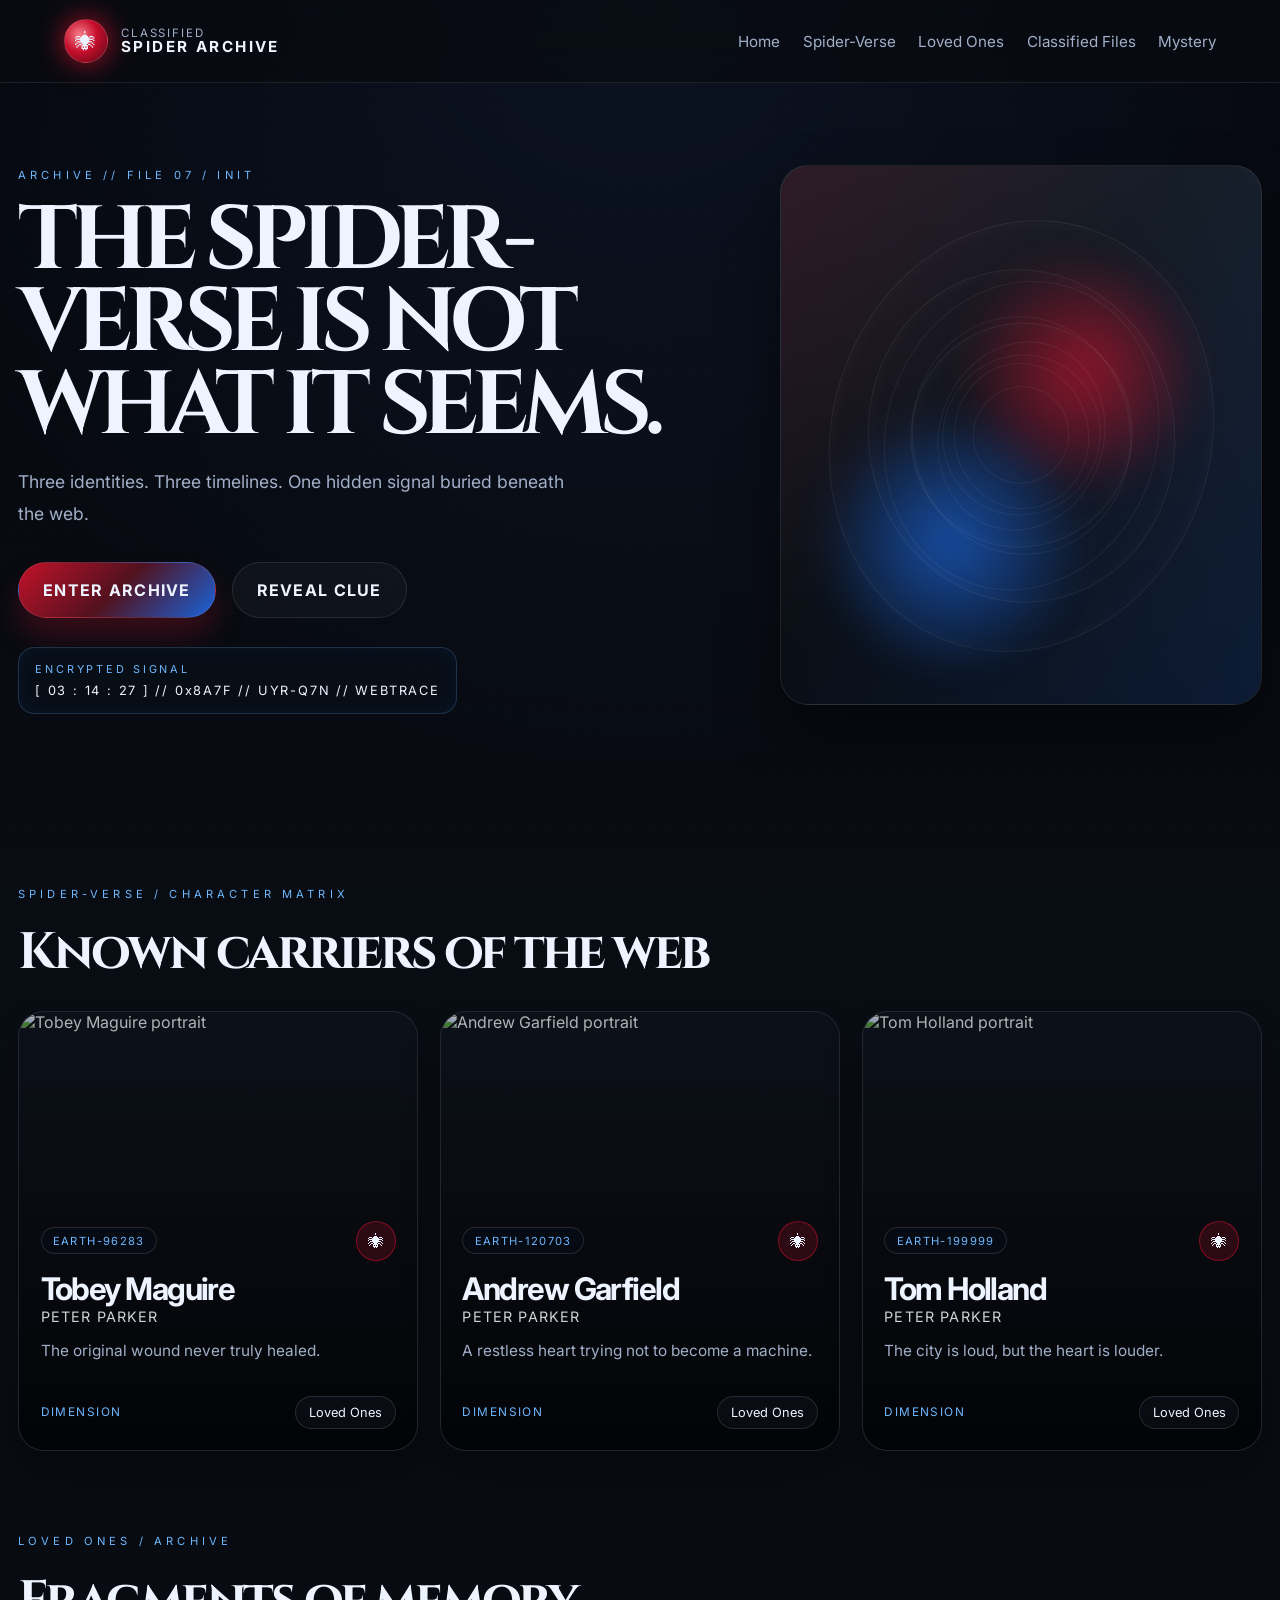
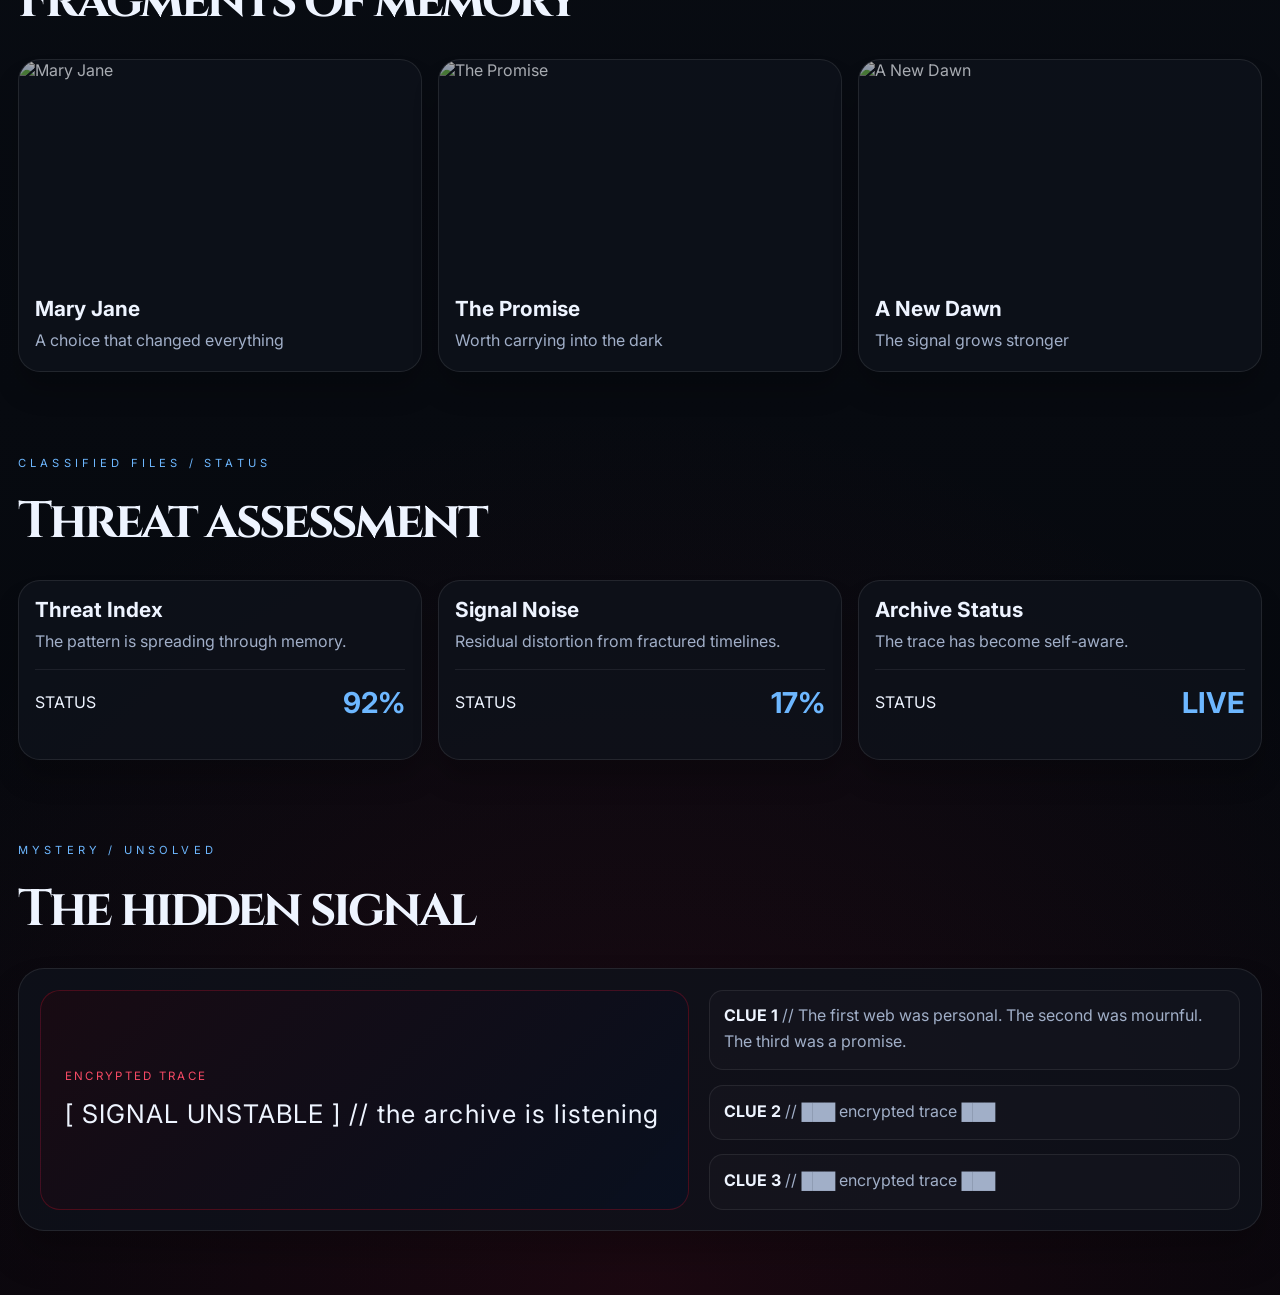
==== spiderman-biography/index.html @ da40a42c "first commit" ====
<!DOCTYPE html>
<html lang="en">
  <head>
    <meta charset="UTF-8" />
    <meta name="viewport" content="width=device-width, initial-scale=1.0" />
    <meta
      name="description"
      content="Classified Spider-Man archive with a dark, cinematic, mysterious interactive character showcase."
    />
    <title>CLASSIFIED SPIDER ARCHIVE</title>
    <link rel="preconnect" href="https://fonts.googleapis.com" />
    <link rel="preconnect" href="https://fonts.gstatic.com" crossorigin />
    <link href="https://fonts.googleapis.com/css2?family=Inter:wght@400;500;600;700;800;900&family=Cinzel:wght@500;600;700&display=swap" rel="stylesheet" />
    <link rel="stylesheet" href="style.css" />
  </head>
  <body>
    <div class="page-noise"></div>
    <div class="scanlines"></div>

    <header class="topbar">
      <div class="brand-wrap">
        <div class="brand-mark">🕷</div>
        <div class="brand-text">
          <span>CLASSIFIED</span>
          <strong>SPIDER ARCHIVE</strong>
        </div>
      </div>

      <nav class="main-nav" aria-label="Main navigation">
        <a href="#home">Home</a>
        <a href="#characters">Spider-Verse</a>
        <a href="#loved-ones">Loved Ones</a>
        <a href="#classified-files">Classified Files</a>
        <a href="#mystery">Mystery</a>
      </nav>
    </header>

    <main id="home" class="page-shell">
      <section class="hero-panel">
        <div class="hero-copy">
          <p class="eyebrow">ARCHIVE // FILE 07 / INIT</p>
          <h1>THE SPIDER-VERSE IS NOT WHAT IT SEEMS.</h1>
          <p class="subtitle">
            Three identities. Three timelines. One hidden signal buried beneath the web.
          </p>

          <div class="hero-actions">
            <a href="#characters" class="cta-primary">ENTER ARCHIVE</a>
            <button type="button" class="cta-secondary" id="revealSecret">REVEAL CLUE</button>
          </div>

          <div class="signal-block">
            <span class="signal-label">Encrypted signal</span>
            <p class="signal-text">[ 03 : 14 : 27 ] // 0x8A7F // UYR-Q7N // WEBTRACE</p>
          </div>
        </div>

        <div class="hero-visual" aria-hidden="true">
          <div class="orb orb-red"></div>
          <div class="orb orb-blue"></div>
          <div class="web-frame">
            <div class="web web-one"></div>
            <div class="web web-two"></div>
            <div class="web web-three"></div>
          </div>
        </div>
      </section>

      <section id="characters" class="section-block">
        <div class="section-heading">
          <p class="eyebrow">SPIDER-VERSE / CHARACTER MATRIX</p>
          <h2>Known carriers of the web</h2>
        </div>
        <div class="character-grid" id="characterGrid"></div>
      </section>

      <section id="loved-ones" class="section-block">
        <div class="section-heading">
          <p class="eyebrow">LOVED ONES / ARCHIVE</p>
          <h2>Fragments of memory</h2>
        </div>
        <div class="loved-grid" id="lovedGrid"></div>
      </section>

      <section id="classified-files" class="section-block file-panel">
        <div class="section-heading">
          <p class="eyebrow">CLASSIFIED FILES / STATUS</p>
          <h2>Threat assessment</h2>
        </div>
        <div class="file-grid" id="fileGrid"></div>
      </section>

      <section id="mystery" class="section-block mystery-panel">
        <div class="section-heading">
          <p class="eyebrow">MYSTERY / UNSOLVED</p>
          <h2>The hidden signal</h2>
        </div>

        <div class="mystery-box">
          <div class="cipher-block">
            <span class="cipher-header">Encrypted trace</span>
            <p id="secretMessage">[ SIGNAL UNSTABLE ] // the archive is listening</p>
          </div>

          <ul class="clue-list" id="clueList"></ul>
        </div>
      </section>
    </main>

    <div class="modal hidden" id="profileModal" aria-modal="true" role="dialog" aria-labelledby="profileTitle">
      <div class="modal-backdrop" data-close="true"></div>
      <div class="modal-panel">
        <button type="button" class="close-button" id="closeProfile" aria-label="Close profile">×</button>
        <div id="profileContent"></div>
      </div>
    </div>

    <div class="video-modal hidden" id="videoModal" aria-modal="true" role="dialog">
      <div class="video-backdrop" data-close="true"></div>
      <div class="video-panel">
        <button type="button" class="close-button" id="closeVideo" aria-label="Close video">×</button>
        <video id="videoPlayer" controls playsinline preload="metadata">
          <source src="https://www.w3schools.com/html/mov_bbb.mp4" type="video/mp4" />
          Your browser does not support the video tag.
        </video>
      </div>
    </div>

    <script src="script.js"></script>
  </body>
</html>
---- spiderman-biography/style.css ----
:root {
  --bg: #06080d;
  --bg-soft: #0d131e;
  --panel: rgba(15, 19, 27, 0.78);
  --panel-strong: rgba(18, 24, 34, 0.92);
  --panel-glass: rgba(23, 29, 42, 0.55);
  --line: rgba(255, 255, 255, 0.09);
  --text: #eef4ff;
  --muted: #a1afc8;
  --red: #d6132d;
  --red-soft: #f74a65;
  --blue: #1d74ff;
  --blue-soft: #6db7ff;
  --crimson: #8d0d27;
  --shadow: rgba(0, 0, 0, 0.5);
}

* { box-sizing: border-box; }

html { scroll-behavior: smooth; }

body {
  margin: 0;
  min-height: 100vh;
  background:
    radial-gradient(circle at top, rgba(40, 68, 127, 0.18), transparent 26%),
    radial-gradient(circle at bottom, rgba(166, 19, 50, 0.14), transparent 30%),
    linear-gradient(180deg, #05070d 0%, #090d14 38%, #05070c 100%);
  color: var(--text);
  font-family: 'Inter', sans-serif;
  overflow-x: hidden;
}

img, video { max-width: 100%; display: block; }

a { color: inherit; text-decoration: none; }
button, input { font: inherit; }
button { cursor: pointer; }

.page-noise,
.scanlines {
  position: fixed;
  inset: 0;
  pointer-events: none;
  z-index: 0;
}

.page-noise {
  background-image:
      radial-gradient(rgba(255,255,255,0.08) 1px, transparent 1px),
      radial-gradient(rgba(255,255,255,0.03) 1px, transparent 1px);
  background-size: 20px 20px;
  background-position: 0 0, 10px 10px;
  opacity: 0.18;
}

.scanlines {
  background: repeating-linear-gradient(
    180deg,
    rgba(255,255,255,0.03),
    rgba(255,255,255,0.03) 1px,
    transparent 1px,
    transparent 4px
  );
  opacity: 0.24;
}

.topbar {
  position: sticky;
  top: 0;
  z-index: 40;
  display: flex;
  align-items: center;
  justify-content: space-between;
  gap: 2rem;
  padding: 1.2rem 5vw;
  background: rgba(8, 11, 17, 0.76);
  border-bottom: 1px solid var(--line);
  backdrop-filter: blur(18px);
}

.brand-wrap {
  display: flex;
  align-items: center;
  gap: 0.8rem;
  letter-spacing: 0.12em;
  text-transform: uppercase;
}

.brand-mark {
  width: 44px;
  height: 44px;
  display: grid;
  place-items: center;
  border-radius: 50%;
  background: radial-gradient(circle at 35% 35%, #f87f8a, #c50d2b 45%, #520915 100%);
  box-shadow: 0 0 28px rgba(214, 19, 45, 0.8);
  border: 1px solid rgba(255,255,255,0.15);
  font-size: 1.3rem;
}

.brand-text {
  display: flex;
  flex-direction: column;
  line-height: 1.1;
  font-size: 0.72rem;
  color: var(--muted);
}

.brand-text strong {
  font-size: 0.95rem;
  letter-spacing: 0.16em;
  color: var(--text);
}

.main-nav {
  display: flex;
  flex-wrap: wrap;
  gap: 1.4rem;
  color: var(--muted);
  font-size: 0.95rem;
}

.main-nav a {
  position: relative;
  transition: color 0.25s ease;
}

.main-nav a::after {
  content: "";
  position: absolute;
  left: 0;
  bottom: -0.45rem;
  width: 100%;
  height: 2px;
  transform: scaleX(0);
  transform-origin: left;
  background: linear-gradient(90deg, var(--red), var(--blue));
  transition: transform 0.25s ease;
}

.main-nav a:hover,
.main-nav a:focus-visible { color: var(--text); }
.main-nav a:hover::after,
.main-nav a:focus-visible::after { transform: scaleX(1); }

.page-shell {
  position: relative;
  z-index: 2;
  width: min(1260px, calc(100% - 36px));
  margin: 0 auto;
  padding-bottom: 4rem;
}

.hero-panel {
  display: grid;
  grid-template-columns: 1.2fr 0.8fr;
  align-items: center;
  gap: 2.5rem;
  min-height: 80vh;
  padding: 2rem 0 3rem;
}

.eyebrow {
  display: inline-block;
  font-size: 0.7rem;
  letter-spacing: 0.26rem;
  text-transform: uppercase;
  color: var(--blue-soft);
  margin-bottom: 1.1rem;
}

.hero-copy h1 {
  margin: 0;
  font-size: clamp(3rem, 7vw, 6.3rem);
  line-height: 0.92;
  letter-spacing: -0.08em;
  max-width: 12ch;
  font-family: 'Cinzel', serif;
}

.subtitle {
  max-width: 52ch;
  font-size: 1.1rem;
  line-height: 1.8;
  color: var(--muted);
  margin-top: 1.2rem;
}

.hero-actions {
  display: flex;
  flex-wrap: wrap;
  gap: 1rem;
  margin: 2rem 0 1.8rem;
}

.cta-primary,
.cta-secondary {
  display: inline-flex;
  align-items: center;
  justify-content: center;
  min-height: 56px;
  padding: 0.9rem 1.5rem;
  border-radius: 999px;
  border: 1px solid rgba(255,255,255,0.1);
  font-weight: 700;
  letter-spacing: 0.08em;
  text-transform: uppercase;
  transition: transform 0.2s ease, box-shadow 0.2s ease, border-color 0.2s ease;
}

.cta-primary {
  background: linear-gradient(135deg, rgba(214,19,45,0.9), rgba(91,18,33,0.9), rgba(29,116,255,0.85));
  box-shadow: 0 18px 30px rgba(214,19,45,0.24);
}

.cta-secondary {
  background: rgba(255,255,255,0.03);
  color: var(--text);
}

.cta-primary:hover,
.cta-secondary:hover,
.character-card:hover,
.love-card:hover,
.file-card:hover { transform: translateY(-2px); }

.signal-block {
  display: inline-flex;
  flex-direction: column;
  gap: 0.45rem;
  padding: 0.9rem 1rem;
  border: 1px solid rgba(109, 183, 255, 0.22);
  border-radius: 16px;
  background: rgba(9, 15, 24, 0.8);
  box-shadow: inset 0 0 18px rgba(29,116,255,0.08);
}

.signal-label {
  font-size: 0.68rem;
  letter-spacing: 0.18rem;
  text-transform: uppercase;
  color: var(--blue-soft);
}

.signal-text {
  margin: 0;
  color: var(--text);
  letter-spacing: 0.14em;
  font-size: 0.8rem;
}

.hero-visual {
  position: relative;
  min-height: 540px;
  border-radius: 28px;
  border: 1px solid var(--line);
  background:
    linear-gradient(180deg, rgba(25,31,42,0.9), rgba(10,13,20,0.9)),
    radial-gradient(circle at center, rgba(8,12,20,0.8), rgba(5,7,11,0.95));
  box-shadow: 0 30px 60px rgba(0,0,0,0.45);
  overflow: hidden;
}

.hero-visual::before {
  content: "";
  position: absolute;
  inset: 0;
  background: linear-gradient(130deg, rgba(214,19,45,0.12), transparent 42%, rgba(29,116,255,0.14));
}

.web-frame {
  position: absolute;
  inset: 0;
}

.web {
  position: absolute;
  inset: 11% 12%;
  border: 1px solid rgba(255,255,255,0.07);
  border-radius: 50%;
  transform: rotate(8deg);
  box-shadow: inset 0 0 22px rgba(255,255,255,0.03);
}

.web::before,
.web::after {
  content: "";
  position: absolute;
  inset: 14% 14%;
  border: 1px solid rgba(255,255,255,0.06);
  border-radius: 50%;
}

.web::after { inset: 28% 28%; }

.web-one { transform: rotate(18deg) scale(1.04); }
.web-two { inset: 19% 18%; transform: rotate(-8deg); }
.web-three { inset: 29% 27%; transform: rotate(28deg); }

.orb {
  position: absolute;
  border-radius: 50%;
  filter: blur(18px);
  opacity: 0.8;
}

.orb-red {
  width: 240px;
  height: 240px;
  background: radial-gradient(circle, rgba(214,19,45,0.8), rgba(214,19,45,0.2) 55%, transparent 72%);
  right: 12%;
  top: 16%;
}

.orb-blue {
  width: 260px;
  height: 260px;
  background: radial-gradient(circle, rgba(29,116,255,0.75), rgba(29,116,255,0.2) 55%, transparent 72%);
  left: 8%;
  bottom: 6%;
}

.section-block {
  padding-top: 4.5rem;
}

.section-heading {
  margin-bottom: 1.5rem;
}

.section-heading h2 {
  margin: 0;
  font-size: clamp(2rem, 4vw, 3.2rem);
  letter-spacing: -0.06em;
  font-family: 'Cinzel', serif;
}

.character-grid {
  display: grid;
  grid-template-columns: repeat(3, minmax(0, 1fr));
  gap: 1.35rem;
}

.character-card {
  position: relative;
  overflow: hidden;
  min-height: 440px;
  border-radius: 26px;
  background: var(--panel);
  border: 1px solid var(--line);
  box-shadow: 0 22px 36px rgba(0,0,0,0.25);
  transition: transform 0.25s ease, box-shadow 0.25s ease, border-color 0.25s ease;
}

.character-card::before {
  content: "";
  position: absolute;
  inset: 0;
  background: linear-gradient(180deg, transparent, rgba(0,0,0,0.75));
  z-index: 1;
}

.character-card:hover {
  border-color: rgba(214,19,45,0.65);
  box-shadow: 0 24px 40px rgba(214,19,45,0.14);
}

.character-image {
  position: absolute;
  inset: 0;
  width: 100%;
  height: 100%;
  object-fit: cover;
  filter: saturate(0.82) contrast(1.08) brightness(0.72);
}

.character-overlay {
  position: absolute;
  inset: 0;
  z-index: 2;
  display: flex;
  flex-direction: column;
  justify-content: flex-end;
  padding: 1.35rem;
}

.character-topline {
  display: flex;
  justify-content: space-between;
  align-items: center;
  gap: 0.85rem;
  margin-bottom: 0.6rem;
}

.character-tag {
  display: inline-flex;
  align-items: center;
  padding: 0.35rem 0.7rem;
  border-radius: 999px;
  background: rgba(8,12,22,0.6);
  border: 1px solid rgba(255,255,255,0.12);
  font-size: 0.7rem;
  letter-spacing: 0.12em;
  text-transform: uppercase;
  color: var(--blue-soft);
}

.love-badge {
  width: 40px;
  height: 40px;
  border-radius: 50%;
  display: grid;
  place-items: center;
  background: rgba(214,19,45,0.18);
  border: 1px solid rgba(214,19,45,0.5);
  font-size: 1rem;
}

.character-card h3 {
  margin: 0;
  font-size: 1.95rem;
  letter-spacing: -0.05em;
}

.character-card .identity {
  color: rgba(255,255,255,0.82);
  font-size: 0.9rem;
  letter-spacing: 0.08em;
  text-transform: uppercase;
}

.character-card .tagline {
  margin-top: 0.8rem;
  color: var(--muted);
  font-size: 0.96rem;
  line-height: 1.7;
}

.card-footer {
  display: flex;
  justify-content: space-between;
  align-items: center;
  gap: 0.8rem;
  margin-top: 1rem;
}

.dimension {
  color: var(--blue-soft);
  font-size: 0.74rem;
  letter-spacing: 0.12em;
  text-transform: uppercase;
}

.video-trigger {
  border: 1px solid rgba(255,255,255,0.12);
  background: rgba(12,17,23,0.7);
  color: var(--text);
  border-radius: 999px;
  padding: 0.5rem 0.8rem;
  font-size: 0.8rem;
}

.loved-grid,
.file-grid {
  display: grid;
  grid-template-columns: repeat(3, minmax(0, 1fr));
  gap: 1rem;
}

.love-card,
.file-card {
  position: relative;
  border-radius: 22px;
  overflow: hidden;
  border: 1px solid var(--line);
  background: var(--panel);
  box-shadow: 0 20px 26px rgba(0,0,0,0.2);
  transition: transform 0.2s ease, border-color 0.2s ease;
}

.love-card:hover,
.file-card:hover { border-color: rgba(109,183,255,0.4); }

.love-thumb {
  width: 100%;
  height: 220px;
  object-fit: cover;
  filter: brightness(0.7) saturate(0.8);
}

.love-info,
.file-info {
  padding: 1rem 1rem 1.1rem;
}

.love-info h3,
.file-info h3 {
  margin: 0 0 0.35rem;
  font-size: 1.3rem;
}

.love-info p,
.file-info p {
  margin: 0;
  color: var(--muted);
  line-height: 1.7;
}

.file-card {
  min-height: 180px;
}

.file-stat {
  display: flex;
  justify-content: space-between;
  align-items: center;
  gap: 1rem;
  margin-top: 0.9rem;
  border-top: 1px solid rgba(255,255,255,0.07);
  padding-top: 0.9rem;
}

.file-stat strong {
  font-size: 1.8rem;
  color: var(--blue-soft);
}

.mystery-box {
  display: grid;
  grid-template-columns: 1.1fr 0.9fr;
  gap: 1.25rem;
  padding: 1.3rem;
  border: 1px solid var(--line);
  background: var(--panel);
  border-radius: 26px;
  box-shadow: 0 24px 36px rgba(0,0,0,0.22);
}

.cipher-block {
  min-height: 220px;
  display: flex;
  flex-direction: column;
  justify-content: center;
  border: 1px solid rgba(214,19,45,0.28);
  border-radius: 20px;
  padding: 1.5rem;
  background:
    linear-gradient(135deg, rgba(214,19,45,0.08), rgba(29,116,255,0.06)),
    rgba(7,10,17,0.9);
}

.cipher-header {
  font-size: 0.72rem;
  text-transform: uppercase;
  letter-spacing: 0.2em;
  color: var(--red-soft);
}

.cipher-block p {
  margin: 1rem 0 0;
  font-size: clamp(1.3rem, 2vw, 2.5rem);
  line-height: 1.2;
  letter-spacing: 0.04em;
  word-break: break-word;
  color: var(--text);
}

.clue-list {
  margin: 0;
  padding: 0;
  list-style: none;
  display: grid;
  gap: 0.9rem;
}

.clue-list li {
  padding: 0.8rem 0.9rem;
  border-radius: 14px;
  border: 1px solid rgba(255,255,255,0.08);
  background: rgba(255,255,255,0.02);
  color: var(--muted);
  line-height: 1.6;
}

.clue-list li strong {
  color: var(--text);
}

.modal,
.video-modal {
  position: fixed;
  inset: 0;
  z-index: 120;
  display: grid;
  place-items: center;
  opacity: 1;
  visibility: visible;
  transition: opacity 0.3s ease, visibility 0.3s ease;
}

.hidden {
  opacity: 0;
  visibility: hidden;
  pointer-events: none;
}

.modal-backdrop,
.video-backdrop {
  position: absolute;
  inset: 0;
  background: rgba(2, 4, 9, 0.76);
  backdrop-filter: blur(10px);
}

.modal-panel,
.video-panel {
  position: relative;
  z-index: 1;
  width: min(1120px, calc(100% - 28px));
  max-height: 90vh;
  overflow: auto;
  border: 1px solid rgba(255,255,255,0.1);
  border-radius: 30px;
  background: rgba(10, 14, 22, 0.98);
  box-shadow: 0 32px 65px rgba(0,0,0,0.55);
}

.modal-panel {
  padding: 1.3rem;
}

.profile-layout {
  display: grid;
  grid-template-columns: 0.95fr 1.05fr;
  gap: 1.2rem;
}

.profile-hero {
  position: relative;
  overflow: hidden;
  border-radius: 24px;
  min-height: 560px;
  border: 1px solid rgba(255,255,255,0.08);
}

.profile-hero img {
  position: absolute;
  inset: 0;
  width: 100%;
  height: 100%;
  object-fit: cover;
  filter: saturate(0.85) contrast(1.1) brightness(0.72);
}

.profile-hero::before {
  content: "";
  position: absolute;
  inset: 0;
  background: linear-gradient(180deg, transparent 18%, rgba(0,0,0,0.82));
  z-index: 1;
}

.profile-hero-copy {
  position: absolute;
  inset: auto 0 0 0;
  z-index: 2;
  padding: 1.4rem;
}

.profile-hero-copy h2 {
  margin: 0;
  font-size: clamp(2.3rem, 3vw, 3.4rem);
  letter-spacing: -0.06em;
}

.profile-hero-copy .identity-tag {
  display: inline-block;
  margin-top: 0.6rem;
  color: var(--blue-soft);
  letter-spacing: 0.12em;
  text-transform: uppercase;
  font-size: 0.72rem;
}

.profile-details {
  padding: 1rem 0.25rem 0.25rem;
}

.profile-details .summary {
  margin: 0 0 1.1rem;
  color: var(--muted);
  line-height: 1.8;
}

.meta-row {
  display: grid;
  grid-template-columns: repeat(2, minmax(0, 1fr));
  gap: 0.8rem;
  margin-bottom: 1.2rem;
}

.meta-box {
  padding: 0.9rem 0.85rem;
  border-radius: 14px;
  border: 1px solid rgba(255,255,255,0.08);
  background: rgba(255,255,255,0.02);
}

.meta-box span {
  display: block;
  font-size: 0.72rem;
  text-transform: uppercase;
  letter-spacing: 0.16em;
  color: var(--blue-soft);
  margin-bottom: 0.42rem;
}

.meta-box strong {
  font-size: 1.05rem;
}

.split-grid {
  display: grid;
  grid-template-columns: repeat(2, minmax(0, 1fr));
  gap: 1rem;
  margin-top: 1rem;
}

.detail-panel {
  padding: 1rem;
  border-radius: 18px;
  border: 1px solid rgba(255,255,255,0.08);
  background: rgba(255,255,255,0.02);
}

.detail-panel h3 {
  margin: 0 0 0.9rem;
  font-size: 1rem;
  letter-spacing: 0.14em;
  text-transform: uppercase;
  color: var(--red-soft);
}

.detail-panel ul {
  margin: 0;
  padding-left: 1.15rem;
  color: var(--muted);
  line-height: 1.9;
}

.strength-list {
  display: grid;
  gap: 0.85rem;
  margin-top: 0.6rem;
}

.strength-item {
  display: grid;
  gap: 0.4rem;
}

.strength-item .label-row {
  display: flex;
  justify-content: space-between;
  color: var(--muted);
  font-size: 0.86rem;
}

.meter {
  height: 9px;
  border-radius: 999px;
  background: rgba(255,255,255,0.05);
  overflow: hidden;
}

.meter span {
  display: block;
  height: 100%;
  border-radius: inherit;
  background: linear-gradient(90deg, var(--red), var(--blue));
  box-shadow: 0 0 18px rgba(214,19,45,0.35);
}

.loved-list {
  display: grid;
  gap: 0.8rem;
  margin-top: 1rem;
}

.loved-item {
  display: flex;
  align-items: center;
  gap: 0.8rem;
  padding: 0.8rem;
  border-radius: 14px;
  border: 1px solid rgba(255,255,255,0.08);
  background: rgba(255,255,255,0.015);
}

.loved-item .mini-circle {
  width: 42px;
  height: 42px;
  border-radius: 50%;
  display: grid;
  place-items: center;
  font-size: 1.2rem;
  background: rgba(214,19,45,0.12);
  border: 1px solid rgba(214,19,45,0.3);
}

.loved-item strong {
  display: block;
}

.loved-item span {
  color: var(--muted);
  font-size: 0.84rem;
}

.close-button {
  position: absolute;
  top: 1rem;
  right: 1rem;
  z-index: 10;
  width: 42px;
  height: 42px;
  border-radius: 50%;
  border: 1px solid rgba(255,255,255,0.08);
  background: rgba(0,0,0,0.24);
  color: var(--text);
  font-size: 1.6rem;
}

.video-panel {
  width: min(960px, calc(100% - 30px));
  padding: 1.25rem;
}

.video-panel video {
  width: 100%;
  border-radius: 20px;
  background: #000;
}

@media (max-width: 980px) {
  .hero-panel,
  .profile-layout,
  .mystery-box {
    grid-template-columns: 1fr;
  }

  .character-grid,
  .loved-grid,
  .file-grid {
    grid-template-columns: repeat(2, minmax(0,1fr));
  }
}

@media (max-width: 700px) {
  .topbar {
    flex-direction: column;
    align-items: flex-start;
  }

  .main-nav {
    gap: 0.7rem 1rem;
  }

  .character-grid,
  .loved-grid,
  .file-grid,
  .split-grid,
  .meta-row {
    grid-template-columns: 1fr;
  }

  .hero-actions {
    flex-direction: column;
    align-items: stretch;
  }

  .cta-primary,
  .cta-secondary {
    width: 100%;
  }
}
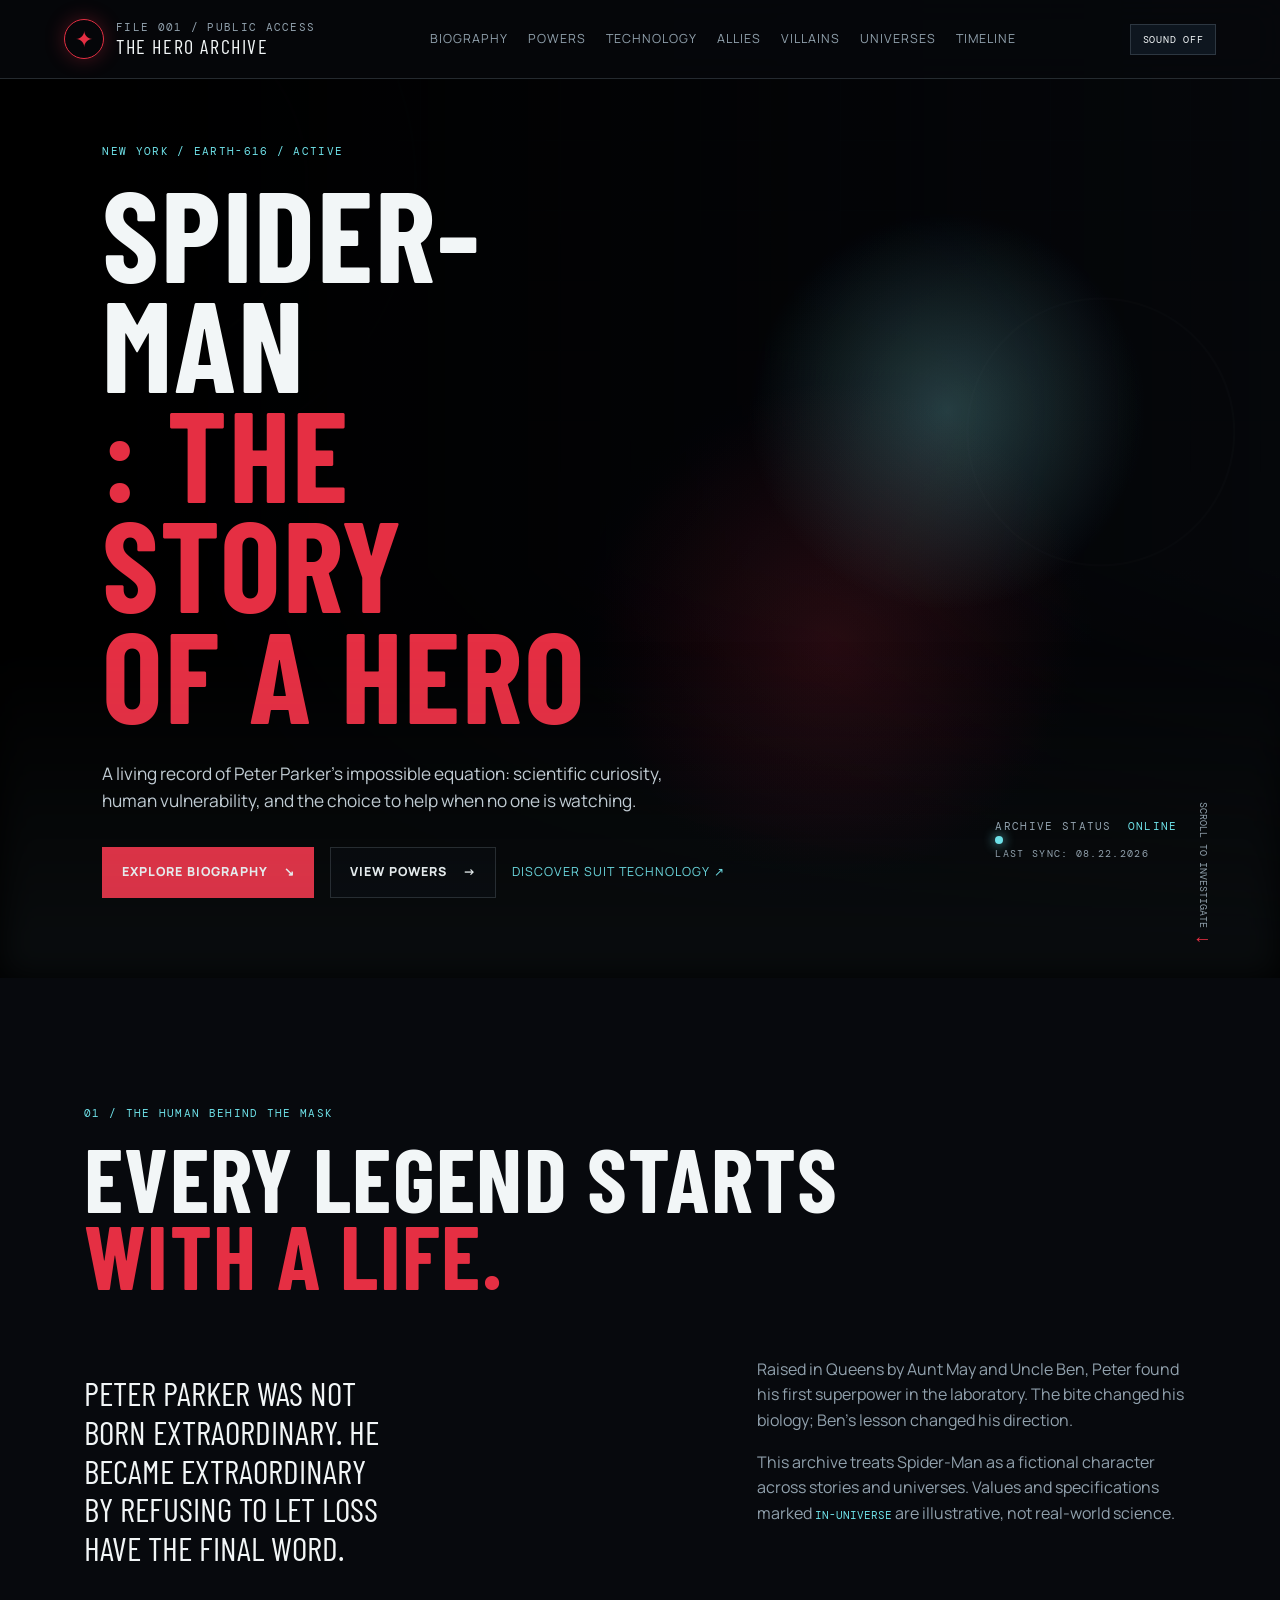
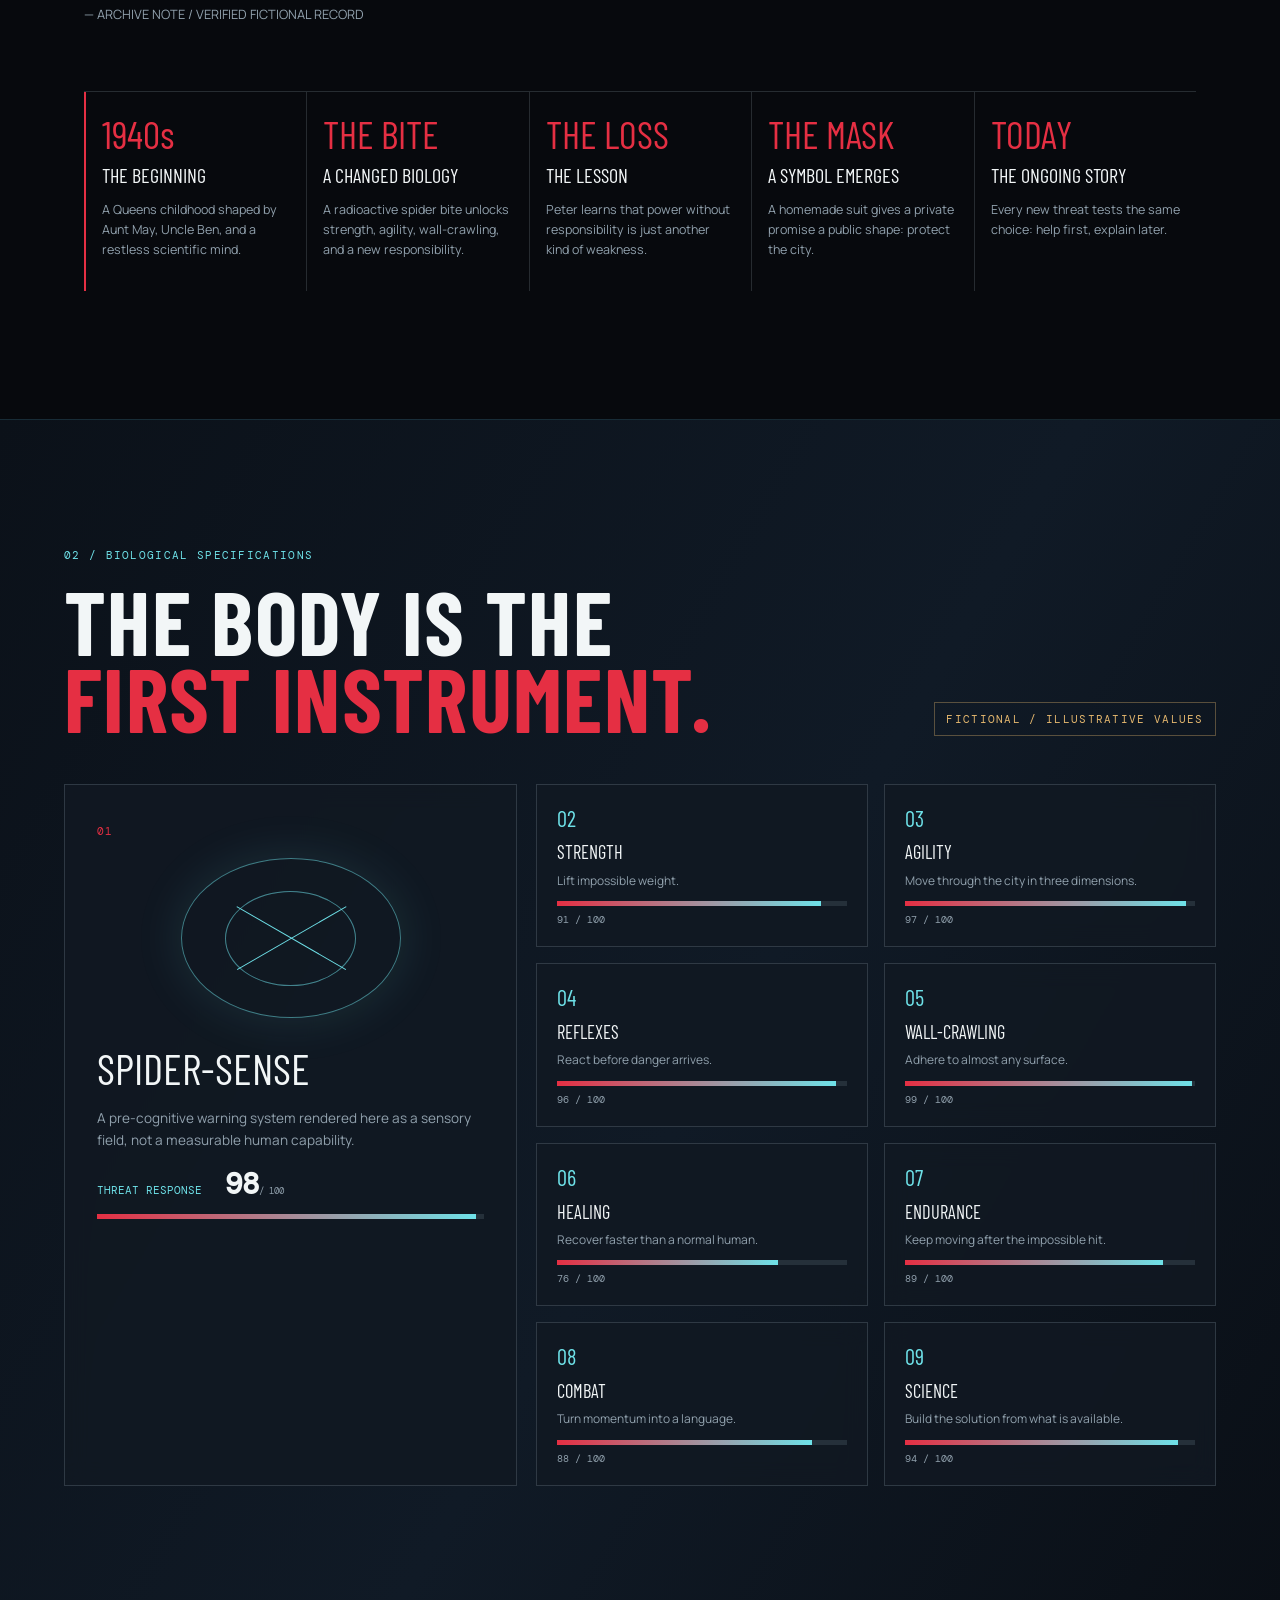
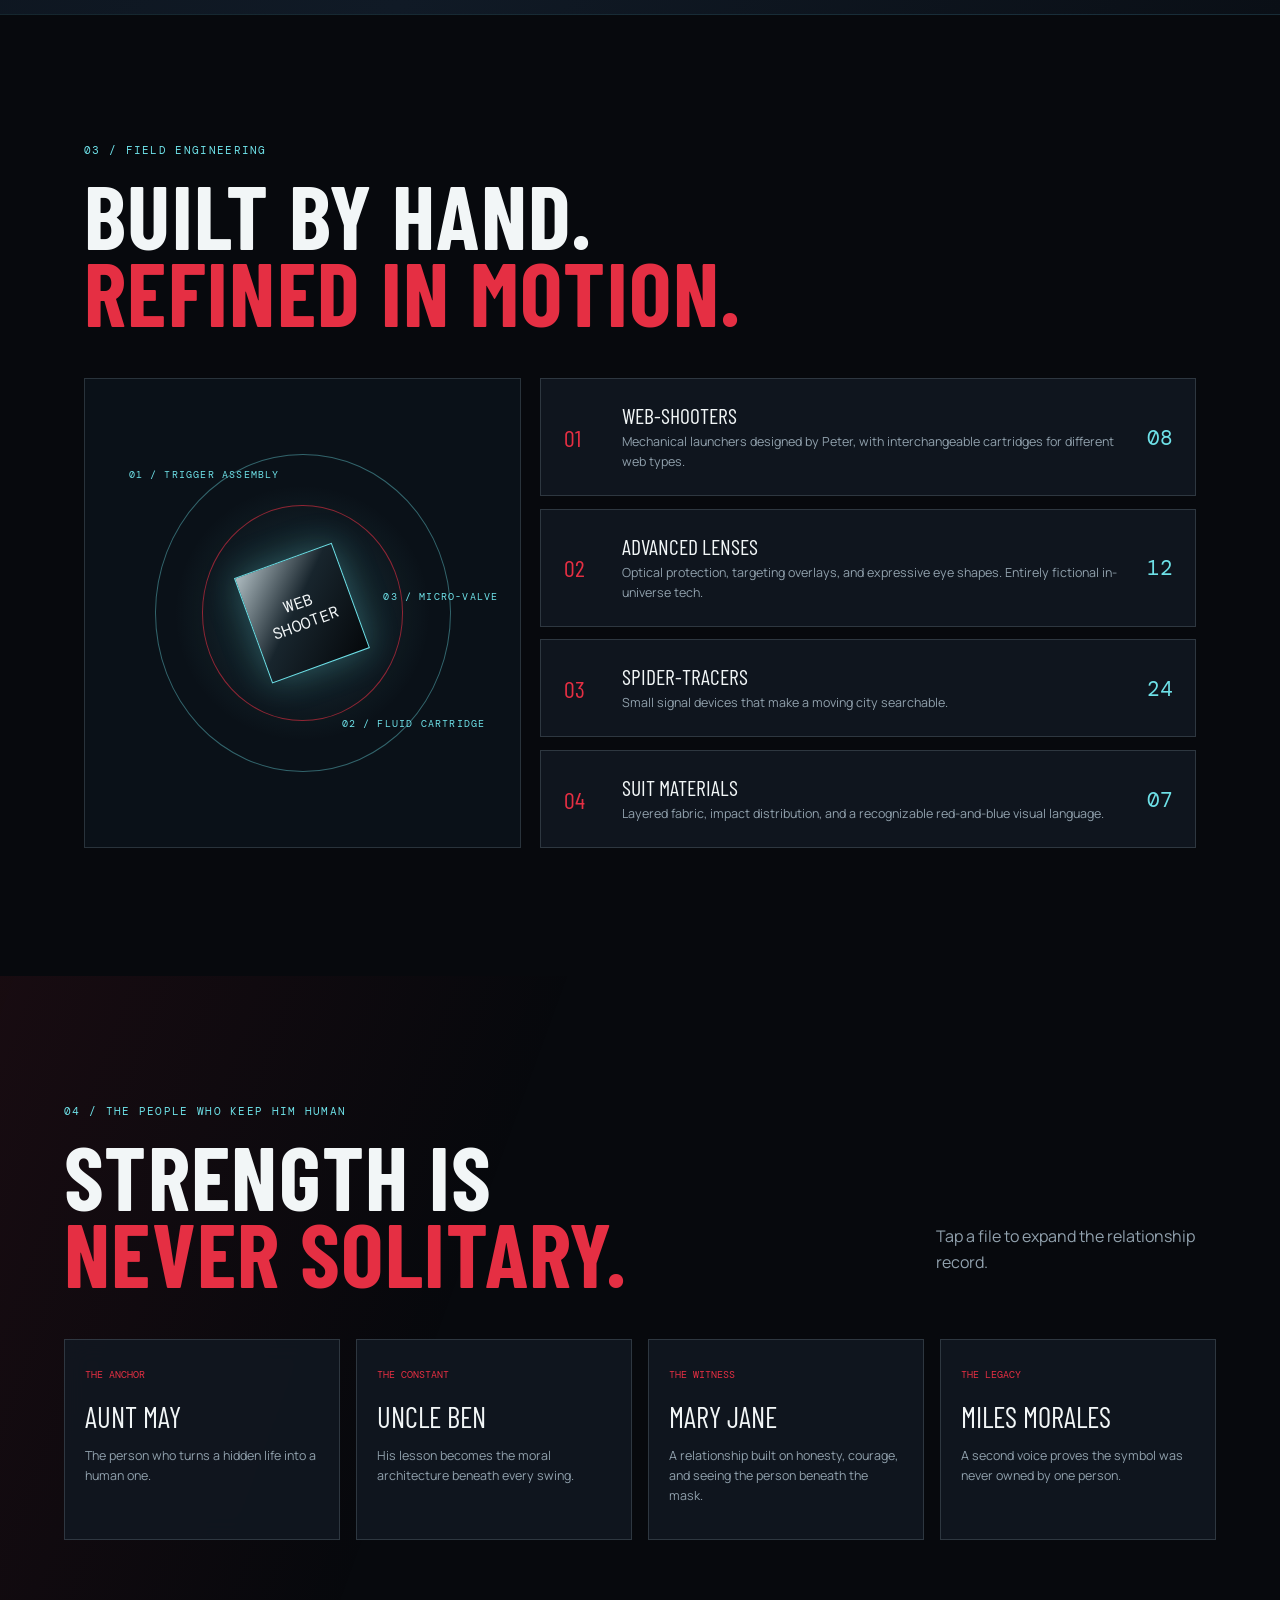
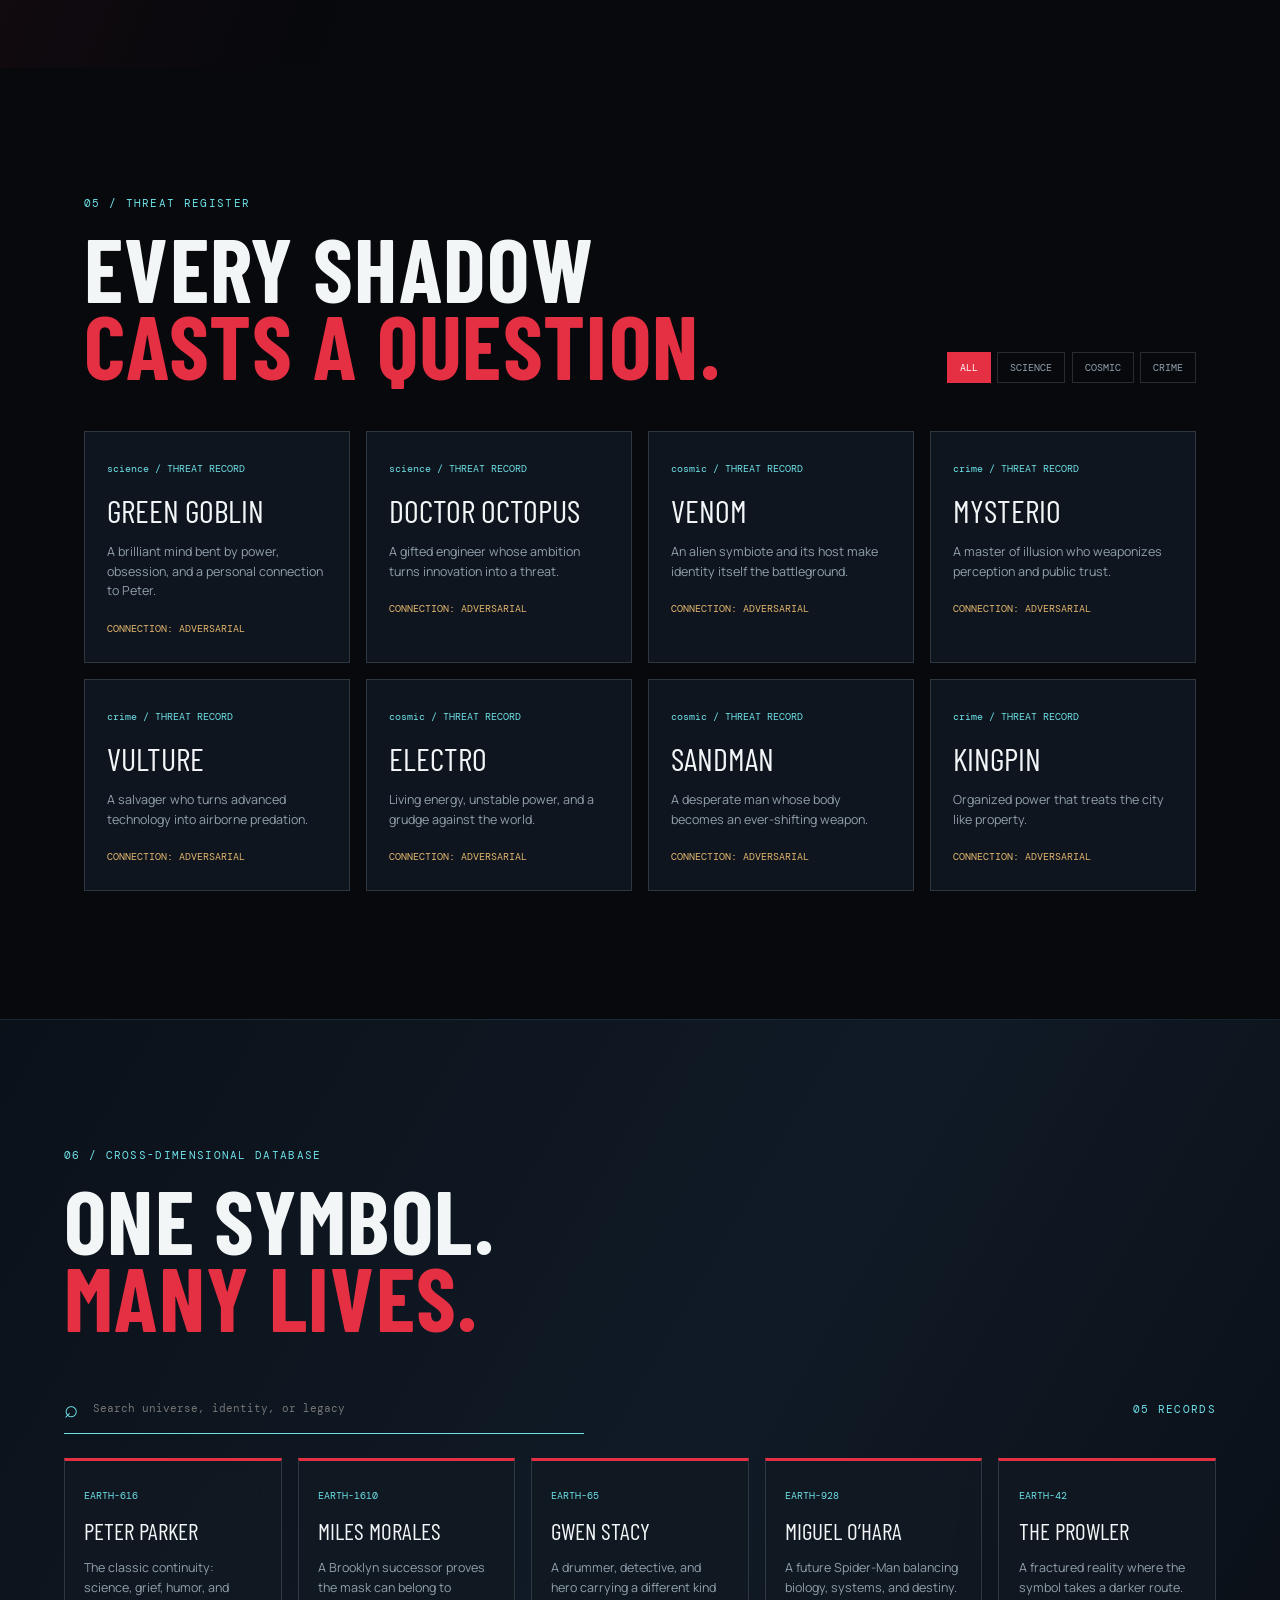
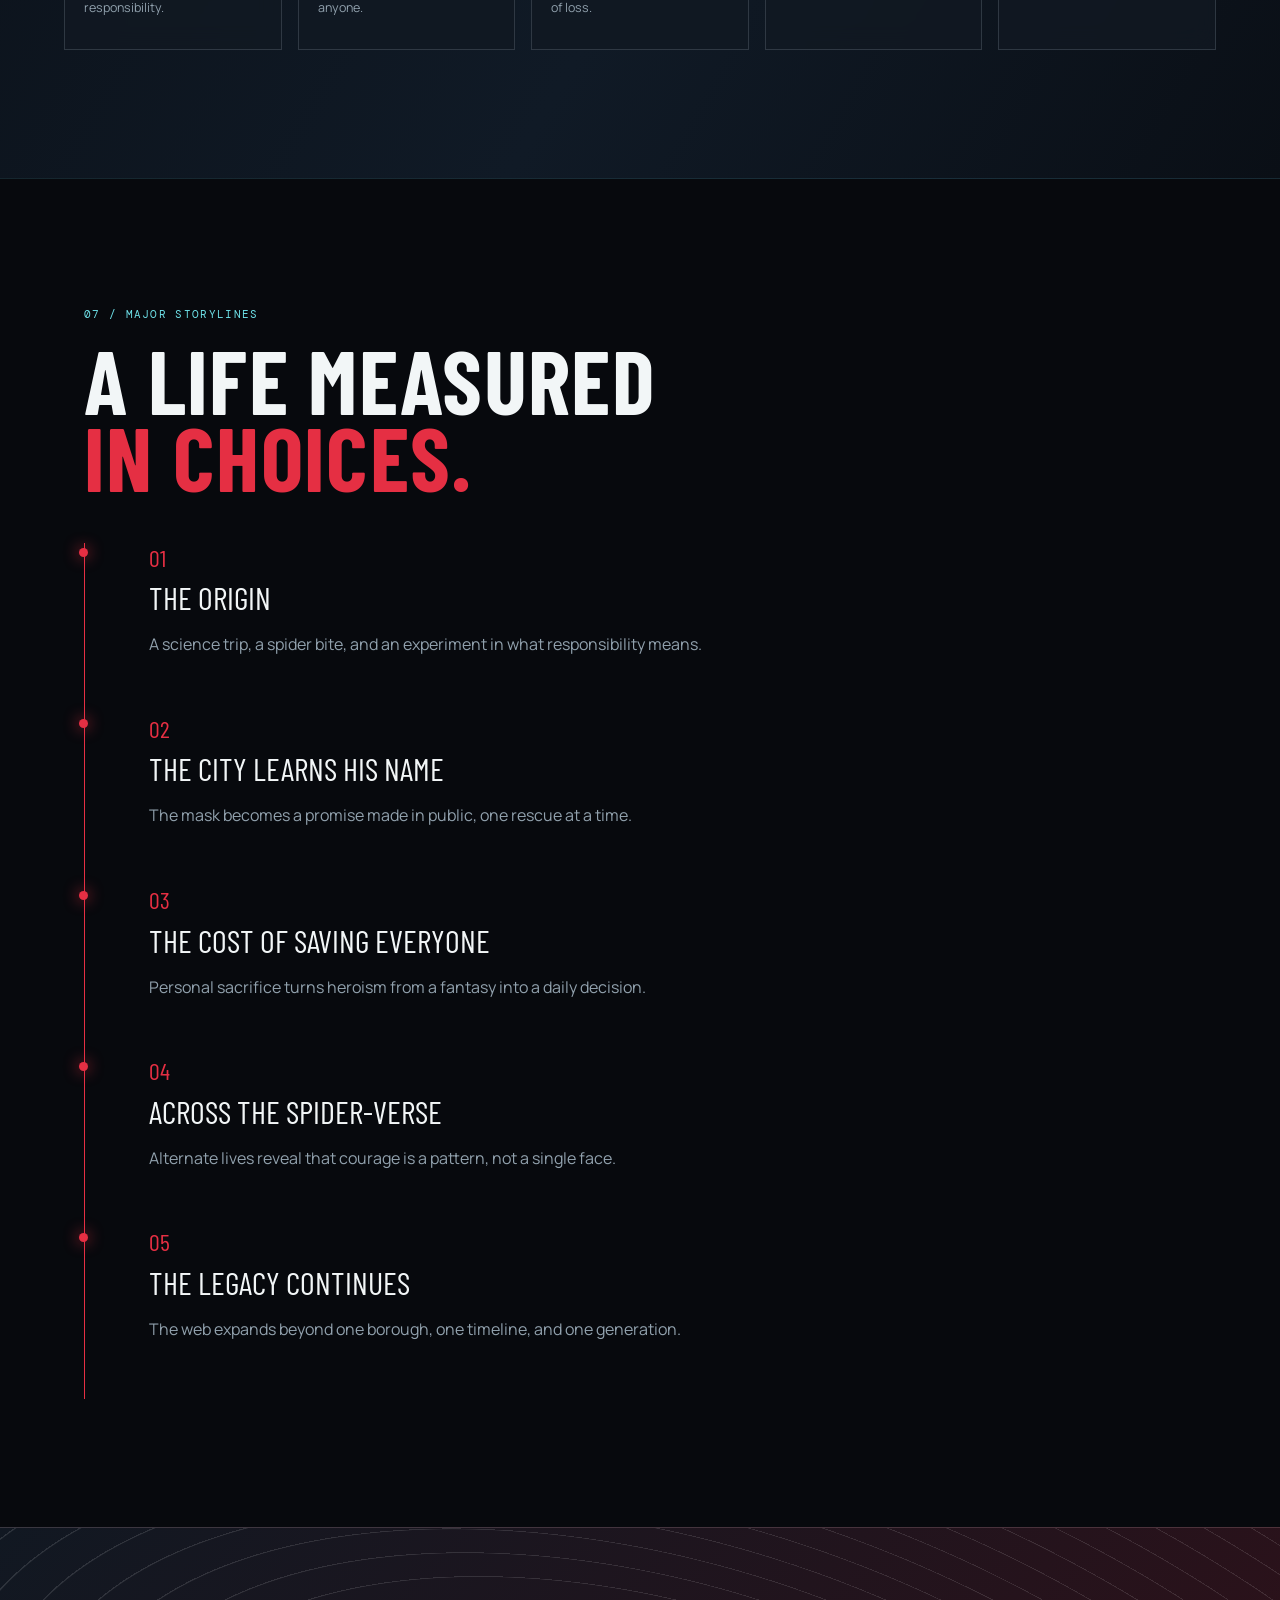
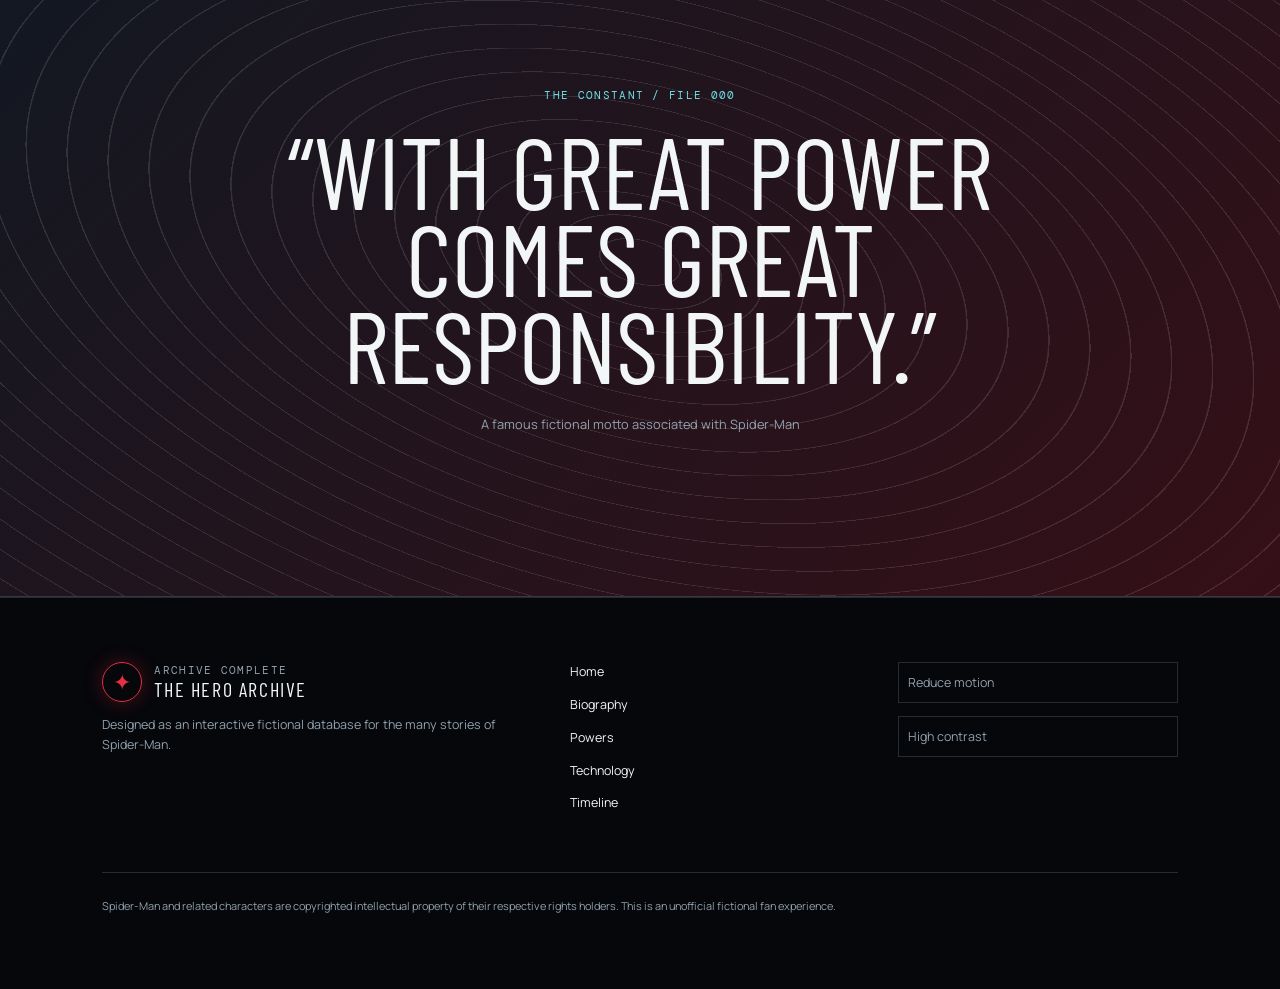
==== commit c9bcac2f: "new file" ====
--- a/spiderman-biography/index.html
+++ b/spiderman-biography/index.html
@@ -3,129 +3,34 @@
   <head>
     <meta charset="UTF-8" />
     <meta name="viewport" content="width=device-width, initial-scale=1.0" />
-    <meta
-      name="description"
-      content="Classified Spider-Man archive with a dark, cinematic, mysterious interactive character showcase."
-    />
-    <title>CLASSIFIED SPIDER ARCHIVE</title>
+    <meta name="description" content="An interactive fictional archive tracing Spider-Man's origin, abilities, technology, allies, enemies, and alternate universes." />
+    <title>SPIDER-MAN // THE HERO ARCHIVE</title>
     <link rel="preconnect" href="https://fonts.googleapis.com" />
     <link rel="preconnect" href="https://fonts.gstatic.com" crossorigin />
-    <link href="https://fonts.googleapis.com/css2?family=Inter:wght@400;500;600;700;800;900&family=Cinzel:wght@500;600;700&display=swap" rel="stylesheet" />
+    <link href="https://fonts.googleapis.com/css2?family=Barlow+Condensed:wght@500;600;700;800&family=DM+Mono:wght@400;500&family=Manrope:wght@400;500;600;700;800&display=swap" rel="stylesheet" />
     <link rel="stylesheet" href="style.css" />
+    <link rel="stylesheet" href="sound.css" />
   </head>
   <body>
-    <div class="page-noise"></div>
-    <div class="scanlines"></div>
-
-    <header class="topbar">
-      <div class="brand-wrap">
-        <div class="brand-mark">🕷</div>
-        <div class="brand-text">
-          <span>CLASSIFIED</span>
-          <strong>SPIDER ARCHIVE</strong>
-        </div>
-      </div>
-
-      <nav class="main-nav" aria-label="Main navigation">
-        <a href="#home">Home</a>
-        <a href="#characters">Spider-Verse</a>
-        <a href="#loved-ones">Loved Ones</a>
-        <a href="#classified-files">Classified Files</a>
-        <a href="#mystery">Mystery</a>
-      </nav>
+    <div class="ambient-grid" aria-hidden="true"></div><div class="web-overlay" aria-hidden="true"></div>
+    <header class="site-header">
+      <a class="brand" href="#home" aria-label="Spider-Man hero archive home"><span class="brand-mark">✦</span><span><small>FILE 001 / PUBLIC ACCESS</small><strong>THE HERO ARCHIVE</strong></span></a>
+      <button class="menu-toggle" id="menuToggle" type="button" aria-expanded="false" aria-controls="mainNav">MENU</button>
+      <nav id="mainNav" class="main-nav" aria-label="Primary navigation"><a href="#biography">Biography</a><a href="#powers">Powers</a><a href="#technology">Technology</a><a href="#allies">Allies</a><a href="#villains">Villains</a><a href="#universes">Universes</a><a href="#timeline">Timeline</a></nav>
+      <div class="sound-controls"><button id="soundToggle" type="button" aria-expanded="false" aria-controls="soundPanel">Sound off</button><div class="sound-panel" id="soundPanel" hidden><label>Master volume <input id="masterVolume" type="range" min="0" max="100" value="35" /></label><label>Interface effects <input id="effectsVolume" type="range" min="0" max="100" value="80" /></label><label>Ambient audio <input id="ambientVolume" type="range" min="0" max="100" value="0" /></label><label class="switch-row"><input id="muteAudio" type="checkbox" /> Mute all audio</label></div></div>
     </header>
-
-    <main id="home" class="page-shell">
-      <section class="hero-panel">
-        <div class="hero-copy">
-          <p class="eyebrow">ARCHIVE // FILE 07 / INIT</p>
-          <h1>THE SPIDER-VERSE IS NOT WHAT IT SEEMS.</h1>
-          <p class="subtitle">
-            Three identities. Three timelines. One hidden signal buried beneath the web.
-          </p>
-
-          <div class="hero-actions">
-            <a href="#characters" class="cta-primary">ENTER ARCHIVE</a>
-            <button type="button" class="cta-secondary" id="revealSecret">REVEAL CLUE</button>
-          </div>
-
-          <div class="signal-block">
-            <span class="signal-label">Encrypted signal</span>
-            <p class="signal-text">[ 03 : 14 : 27 ] // 0x8A7F // UYR-Q7N // WEBTRACE</p>
-          </div>
-        </div>
-
-        <div class="hero-visual" aria-hidden="true">
-          <div class="orb orb-red"></div>
-          <div class="orb orb-blue"></div>
-          <div class="web-frame">
-            <div class="web web-one"></div>
-            <div class="web web-two"></div>
-            <div class="web web-three"></div>
-          </div>
-        </div>
-      </section>
-
-      <section id="characters" class="section-block">
-        <div class="section-heading">
-          <p class="eyebrow">SPIDER-VERSE / CHARACTER MATRIX</p>
-          <h2>Known carriers of the web</h2>
-        </div>
-        <div class="character-grid" id="characterGrid"></div>
-      </section>
-
-      <section id="loved-ones" class="section-block">
-        <div class="section-heading">
-          <p class="eyebrow">LOVED ONES / ARCHIVE</p>
-          <h2>Fragments of memory</h2>
-        </div>
-        <div class="loved-grid" id="lovedGrid"></div>
-      </section>
-
-      <section id="classified-files" class="section-block file-panel">
-        <div class="section-heading">
-          <p class="eyebrow">CLASSIFIED FILES / STATUS</p>
-          <h2>Threat assessment</h2>
-        </div>
-        <div class="file-grid" id="fileGrid"></div>
-      </section>
-
-      <section id="mystery" class="section-block mystery-panel">
-        <div class="section-heading">
-          <p class="eyebrow">MYSTERY / UNSOLVED</p>
-          <h2>The hidden signal</h2>
-        </div>
-
-        <div class="mystery-box">
-          <div class="cipher-block">
-            <span class="cipher-header">Encrypted trace</span>
-            <p id="secretMessage">[ SIGNAL UNSTABLE ] // the archive is listening</p>
-          </div>
-
-          <ul class="clue-list" id="clueList"></ul>
-        </div>
-      </section>
+    <main>
+      <section class="hero" id="home"><div class="hero-city" role="img" aria-label="Night skyline of Manhattan"></div><div class="hero-mist" aria-hidden="true"></div><div class="hero-copy reveal"><p class="kicker">NEW YORK / EARTH-616 / ACTIVE</p><h1>SPIDER-MAN<span>: THE STORY<br />OF A HERO</span></h1><p class="hero-lede">A living record of Peter Parker's impossible equation: scientific curiosity, human vulnerability, and the choice to help when no one is watching.</p><div class="hero-actions"><a class="button button-red" href="#biography">Explore biography <span>↘</span></a><a class="button button-ghost" href="#powers">View powers <span>→</span></a><a class="text-link" href="#technology">Discover suit technology <span>↗</span></a></div></div><div class="hero-readout reveal"><span>ARCHIVE STATUS</span><strong>ONLINE</strong><i></i><small>Last sync: 08.22.2026</small></div><a class="scroll-cue" href="#biography">Scroll to investigate <span>↓</span></a></section>
+      <section class="section intro-section" id="biography"><div class="section-heading reveal"><p class="kicker">01 / THE HUMAN BEHIND THE MASK</p><h2>Every legend starts<br /><em>with a life.</em></h2></div><div class="intro-grid"><div class="intro-statement reveal"><p>Peter Parker was not born extraordinary. He became extraordinary by refusing to let loss have the final word.</p><span>— ARCHIVE NOTE / VERIFIED FICTIONAL RECORD</span></div><div class="bio-copy reveal"><p>Raised in Queens by Aunt May and Uncle Ben, Peter found his first superpower in the laboratory. The bite changed his biology; Ben's lesson changed his direction.</p><p>This archive treats Spider-Man as a fictional character across stories and universes. Values and specifications marked <b>IN-UNIVERSE</b> are illustrative, not real-world science.</p></div></div><div class="origin-timeline" id="originTimeline"></div></section>
+      <section class="section dark-section" id="powers"><div class="section-heading split-heading reveal"><div><p class="kicker">02 / BIOLOGICAL SPECIFICATIONS</p><h2>The body is the<br /><em>first instrument.</em></h2></div><span class="fiction-label">FICTIONAL / ILLUSTRATIVE VALUES</span></div><div class="powers-layout"><div class="power-feature reveal"><span class="feature-index">01</span><div class="spider-diagram" aria-hidden="true"><span></span><i></i></div><h3>Spider-sense</h3><p>A pre-cognitive warning system rendered here as a sensory field, not a measurable human capability.</p><strong>THREAT RESPONSE <b>98</b><small>/ 100</small></strong><div class="meter"><i style="--value:98%"></i></div></div><div class="power-grid" id="powerGrid"></div></div></section>
+      <section class="section" id="technology"><div class="section-heading reveal"><p class="kicker">03 / FIELD ENGINEERING</p><h2>Built by hand.<br /><em>Refined in motion.</em></h2></div><div class="tech-layout"><div class="tech-visual reveal"><div class="tech-ring ring-a"></div><div class="tech-ring ring-b"></div><div class="web-shooter"><span>WEB<br />SHOOTER</span></div><div class="tech-label label-a">01 / trigger assembly</div><div class="tech-label label-b">02 / fluid cartridge</div><div class="tech-label label-c">03 / micro-valve</div></div><div class="tech-list" id="techList"></div></div></section>
+      <section class="section tinted-section" id="allies"><div class="section-heading split-heading reveal"><div><p class="kicker">04 / THE PEOPLE WHO KEEP HIM HUMAN</p><h2>Strength is<br /><em>never solitary.</em></h2></div><p class="section-note">Tap a file to expand the relationship record.</p></div><div class="profile-grid" id="allyGrid"></div></section>
+      <section class="section" id="villains"><div class="section-heading split-heading reveal"><div><p class="kicker">05 / THREAT REGISTER</p><h2>Every shadow<br /><em>casts a question.</em></h2></div><div class="filter-row" role="group" aria-label="Filter threat records"><button class="filter active" data-filter="all">All</button><button class="filter" data-filter="science">Science</button><button class="filter" data-filter="cosmic">Cosmic</button><button class="filter" data-filter="crime">Crime</button></div></div><div class="threat-grid" id="threatGrid"></div></section>
+      <section class="section dark-section database-section" id="universes"><div class="section-heading reveal"><p class="kicker">06 / CROSS-DIMENSIONAL DATABASE</p><h2>One symbol.<br /><em>Many lives.</em></h2></div><div class="database-tools"><label class="search-box"><span>⌕</span><input id="universeSearch" type="search" placeholder="Search universe, identity, or legacy" /></label><span id="resultCount">05 RECORDS</span></div><div class="universe-grid" id="universeGrid"></div></section>
+      <section class="section" id="timeline"><div class="section-heading reveal"><p class="kicker">07 / MAJOR STORYLINES</p><h2>A life measured<br /><em>in choices.</em></h2></div><div class="storyline" id="storyline"></div></section>
+      <section class="quote-section"><div class="quote-web" aria-hidden="true"></div><p class="kicker">THE CONSTANT / FILE 000</p><blockquote>“With great power comes great responsibility.”</blockquote><cite>A famous fictional motto associated with Spider-Man</cite></section>
     </main>
-
-    <div class="modal hidden" id="profileModal" aria-modal="true" role="dialog" aria-labelledby="profileTitle">
-      <div class="modal-backdrop" data-close="true"></div>
-      <div class="modal-panel">
-        <button type="button" class="close-button" id="closeProfile" aria-label="Close profile">×</button>
-        <div id="profileContent"></div>
-      </div>
-    </div>
-
-    <div class="video-modal hidden" id="videoModal" aria-modal="true" role="dialog">
-      <div class="video-backdrop" data-close="true"></div>
-      <div class="video-panel">
-        <button type="button" class="close-button" id="closeVideo" aria-label="Close video">×</button>
-        <video id="videoPlayer" controls playsinline preload="metadata">
-          <source src="https://www.w3schools.com/html/mov_bbb.mp4" type="video/mp4" />
-          Your browser does not support the video tag.
-        </video>
-      </div>
-    </div>
-
+    <footer class="site-footer"><div><a class="brand" href="#home"><span class="brand-mark">✦</span><span><small>ARCHIVE COMPLETE</small><strong>THE HERO ARCHIVE</strong></span></a><p>Designed as an interactive fictional database for the many stories of Spider-Man.</p></div><div class="footer-links"><a href="#home">Home</a><a href="#biography">Biography</a><a href="#powers">Powers</a><a href="#technology">Technology</a><a href="#timeline">Timeline</a></div><div class="footer-controls"><button id="motionToggle" type="button">Reduce motion</button><button id="contrastToggle" type="button">High contrast</button></div><p class="legal">Spider-Man and related characters are copyrighted intellectual property of their respective rights holders. This is an unofficial fictional fan experience.</p></footer>
     <script src="script.js"></script>
   </body>
 </html>
--- a/spiderman-biography/style.css
+++ b/spiderman-biography/style.css
@@ -1,887 +1 @@
-:root {
-  --bg: #06080d;
-  --bg-soft: #0d131e;
-  --panel: rgba(15, 19, 27, 0.78);
-  --panel-strong: rgba(18, 24, 34, 0.92);
-  --panel-glass: rgba(23, 29, 42, 0.55);
-  --line: rgba(255, 255, 255, 0.09);
-  --text: #eef4ff;
-  --muted: #a1afc8;
-  --red: #d6132d;
-  --red-soft: #f74a65;
-  --blue: #1d74ff;
-  --blue-soft: #6db7ff;
-  --crimson: #8d0d27;
-  --shadow: rgba(0, 0, 0, 0.5);
-}
-
-* { box-sizing: border-box; }
-
-html { scroll-behavior: smooth; }
-
-body {
-  margin: 0;
-  min-height: 100vh;
-  background:
-    radial-gradient(circle at top, rgba(40, 68, 127, 0.18), transparent 26%),
-    radial-gradient(circle at bottom, rgba(166, 19, 50, 0.14), transparent 30%),
-    linear-gradient(180deg, #05070d 0%, #090d14 38%, #05070c 100%);
-  color: var(--text);
-  font-family: 'Inter', sans-serif;
-  overflow-x: hidden;
-}
-
-img, video { max-width: 100%; display: block; }
-
-a { color: inherit; text-decoration: none; }
-button, input { font: inherit; }
-button { cursor: pointer; }
-
-.page-noise,
-.scanlines {
-  position: fixed;
-  inset: 0;
-  pointer-events: none;
-  z-index: 0;
-}
-
-.page-noise {
-  background-image:
-      radial-gradient(rgba(255,255,255,0.08) 1px, transparent 1px),
-      radial-gradient(rgba(255,255,255,0.03) 1px, transparent 1px);
-  background-size: 20px 20px;
-  background-position: 0 0, 10px 10px;
-  opacity: 0.18;
-}
-
-.scanlines {
-  background: repeating-linear-gradient(
-    180deg,
-    rgba(255,255,255,0.03),
-    rgba(255,255,255,0.03) 1px,
-    transparent 1px,
-    transparent 4px
-  );
-  opacity: 0.24;
-}
-
-.topbar {
-  position: sticky;
-  top: 0;
-  z-index: 40;
-  display: flex;
-  align-items: center;
-  justify-content: space-between;
-  gap: 2rem;
-  padding: 1.2rem 5vw;
-  background: rgba(8, 11, 17, 0.76);
-  border-bottom: 1px solid var(--line);
-  backdrop-filter: blur(18px);
-}
-
-.brand-wrap {
-  display: flex;
-  align-items: center;
-  gap: 0.8rem;
-  letter-spacing: 0.12em;
-  text-transform: uppercase;
-}
-
-.brand-mark {
-  width: 44px;
-  height: 44px;
-  display: grid;
-  place-items: center;
-  border-radius: 50%;
-  background: radial-gradient(circle at 35% 35%, #f87f8a, #c50d2b 45%, #520915 100%);
-  box-shadow: 0 0 28px rgba(214, 19, 45, 0.8);
-  border: 1px solid rgba(255,255,255,0.15);
-  font-size: 1.3rem;
-}
-
-.brand-text {
-  display: flex;
-  flex-direction: column;
-  line-height: 1.1;
-  font-size: 0.72rem;
-  color: var(--muted);
-}
-
-.brand-text strong {
-  font-size: 0.95rem;
-  letter-spacing: 0.16em;
-  color: var(--text);
-}
-
-.main-nav {
-  display: flex;
-  flex-wrap: wrap;
-  gap: 1.4rem;
-  color: var(--muted);
-  font-size: 0.95rem;
-}
-
-.main-nav a {
-  position: relative;
-  transition: color 0.25s ease;
-}
-
-.main-nav a::after {
-  content: "";
-  position: absolute;
-  left: 0;
-  bottom: -0.45rem;
-  width: 100%;
-  height: 2px;
-  transform: scaleX(0);
-  transform-origin: left;
-  background: linear-gradient(90deg, var(--red), var(--blue));
-  transition: transform 0.25s ease;
-}
-
-.main-nav a:hover,
-.main-nav a:focus-visible { color: var(--text); }
-.main-nav a:hover::after,
-.main-nav a:focus-visible::after { transform: scaleX(1); }
-
-.page-shell {
-  position: relative;
-  z-index: 2;
-  width: min(1260px, calc(100% - 36px));
-  margin: 0 auto;
-  padding-bottom: 4rem;
-}
-
-.hero-panel {
-  display: grid;
-  grid-template-columns: 1.2fr 0.8fr;
-  align-items: center;
-  gap: 2.5rem;
-  min-height: 80vh;
-  padding: 2rem 0 3rem;
-}
-
-.eyebrow {
-  display: inline-block;
-  font-size: 0.7rem;
-  letter-spacing: 0.26rem;
-  text-transform: uppercase;
-  color: var(--blue-soft);
-  margin-bottom: 1.1rem;
-}
-
-.hero-copy h1 {
-  margin: 0;
-  font-size: clamp(3rem, 7vw, 6.3rem);
-  line-height: 0.92;
-  letter-spacing: -0.08em;
-  max-width: 12ch;
-  font-family: 'Cinzel', serif;
-}
-
-.subtitle {
-  max-width: 52ch;
-  font-size: 1.1rem;
-  line-height: 1.8;
-  color: var(--muted);
-  margin-top: 1.2rem;
-}
-
-.hero-actions {
-  display: flex;
-  flex-wrap: wrap;
-  gap: 1rem;
-  margin: 2rem 0 1.8rem;
-}
-
-.cta-primary,
-.cta-secondary {
-  display: inline-flex;
-  align-items: center;
-  justify-content: center;
-  min-height: 56px;
-  padding: 0.9rem 1.5rem;
-  border-radius: 999px;
-  border: 1px solid rgba(255,255,255,0.1);
-  font-weight: 700;
-  letter-spacing: 0.08em;
-  text-transform: uppercase;
-  transition: transform 0.2s ease, box-shadow 0.2s ease, border-color 0.2s ease;
-}
-
-.cta-primary {
-  background: linear-gradient(135deg, rgba(214,19,45,0.9), rgba(91,18,33,0.9), rgba(29,116,255,0.85));
-  box-shadow: 0 18px 30px rgba(214,19,45,0.24);
-}
-
-.cta-secondary {
-  background: rgba(255,255,255,0.03);
-  color: var(--text);
-}
-
-.cta-primary:hover,
-.cta-secondary:hover,
-.character-card:hover,
-.love-card:hover,
-.file-card:hover { transform: translateY(-2px); }
-
-.signal-block {
-  display: inline-flex;
-  flex-direction: column;
-  gap: 0.45rem;
-  padding: 0.9rem 1rem;
-  border: 1px solid rgba(109, 183, 255, 0.22);
-  border-radius: 16px;
-  background: rgba(9, 15, 24, 0.8);
-  box-shadow: inset 0 0 18px rgba(29,116,255,0.08);
-}
-
-.signal-label {
-  font-size: 0.68rem;
-  letter-spacing: 0.18rem;
-  text-transform: uppercase;
-  color: var(--blue-soft);
-}
-
-.signal-text {
-  margin: 0;
-  color: var(--text);
-  letter-spacing: 0.14em;
-  font-size: 0.8rem;
-}
-
-.hero-visual {
-  position: relative;
-  min-height: 540px;
-  border-radius: 28px;
-  border: 1px solid var(--line);
-  background:
-    linear-gradient(180deg, rgba(25,31,42,0.9), rgba(10,13,20,0.9)),
-    radial-gradient(circle at center, rgba(8,12,20,0.8), rgba(5,7,11,0.95));
-  box-shadow: 0 30px 60px rgba(0,0,0,0.45);
-  overflow: hidden;
-}
-
-.hero-visual::before {
-  content: "";
-  position: absolute;
-  inset: 0;
-  background: linear-gradient(130deg, rgba(214,19,45,0.12), transparent 42%, rgba(29,116,255,0.14));
-}
-
-.web-frame {
-  position: absolute;
-  inset: 0;
-}
-
-.web {
-  position: absolute;
-  inset: 11% 12%;
-  border: 1px solid rgba(255,255,255,0.07);
-  border-radius: 50%;
-  transform: rotate(8deg);
-  box-shadow: inset 0 0 22px rgba(255,255,255,0.03);
-}
-
-.web::before,
-.web::after {
-  content: "";
-  position: absolute;
-  inset: 14% 14%;
-  border: 1px solid rgba(255,255,255,0.06);
-  border-radius: 50%;
-}
-
-.web::after { inset: 28% 28%; }
-
-.web-one { transform: rotate(18deg) scale(1.04); }
-.web-two { inset: 19% 18%; transform: rotate(-8deg); }
-.web-three { inset: 29% 27%; transform: rotate(28deg); }
-
-.orb {
-  position: absolute;
-  border-radius: 50%;
-  filter: blur(18px);
-  opacity: 0.8;
-}
-
-.orb-red {
-  width: 240px;
-  height: 240px;
-  background: radial-gradient(circle, rgba(214,19,45,0.8), rgba(214,19,45,0.2) 55%, transparent 72%);
-  right: 12%;
-  top: 16%;
-}
-
-.orb-blue {
-  width: 260px;
-  height: 260px;
-  background: radial-gradient(circle, rgba(29,116,255,0.75), rgba(29,116,255,0.2) 55%, transparent 72%);
-  left: 8%;
-  bottom: 6%;
-}
-
-.section-block {
-  padding-top: 4.5rem;
-}
-
-.section-heading {
-  margin-bottom: 1.5rem;
-}
-
-.section-heading h2 {
-  margin: 0;
-  font-size: clamp(2rem, 4vw, 3.2rem);
-  letter-spacing: -0.06em;
-  font-family: 'Cinzel', serif;
-}
-
-.character-grid {
-  display: grid;
-  grid-template-columns: repeat(3, minmax(0, 1fr));
-  gap: 1.35rem;
-}
-
-.character-card {
-  position: relative;
-  overflow: hidden;
-  min-height: 440px;
-  border-radius: 26px;
-  background: var(--panel);
-  border: 1px solid var(--line);
-  box-shadow: 0 22px 36px rgba(0,0,0,0.25);
-  transition: transform 0.25s ease, box-shadow 0.25s ease, border-color 0.25s ease;
-}
-
-.character-card::before {
-  content: "";
-  position: absolute;
-  inset: 0;
-  background: linear-gradient(180deg, transparent, rgba(0,0,0,0.75));
-  z-index: 1;
-}
-
-.character-card:hover {
-  border-color: rgba(214,19,45,0.65);
-  box-shadow: 0 24px 40px rgba(214,19,45,0.14);
-}
-
-.character-image {
-  position: absolute;
-  inset: 0;
-  width: 100%;
-  height: 100%;
-  object-fit: cover;
-  filter: saturate(0.82) contrast(1.08) brightness(0.72);
-}
-
-.character-overlay {
-  position: absolute;
-  inset: 0;
-  z-index: 2;
-  display: flex;
-  flex-direction: column;
-  justify-content: flex-end;
-  padding: 1.35rem;
-}
-
-.character-topline {
-  display: flex;
-  justify-content: space-between;
-  align-items: center;
-  gap: 0.85rem;
-  margin-bottom: 0.6rem;
-}
-
-.character-tag {
-  display: inline-flex;
-  align-items: center;
-  padding: 0.35rem 0.7rem;
-  border-radius: 999px;
-  background: rgba(8,12,22,0.6);
-  border: 1px solid rgba(255,255,255,0.12);
-  font-size: 0.7rem;
-  letter-spacing: 0.12em;
-  text-transform: uppercase;
-  color: var(--blue-soft);
-}
-
-.love-badge {
-  width: 40px;
-  height: 40px;
-  border-radius: 50%;
-  display: grid;
-  place-items: center;
-  background: rgba(214,19,45,0.18);
-  border: 1px solid rgba(214,19,45,0.5);
-  font-size: 1rem;
-}
-
-.character-card h3 {
-  margin: 0;
-  font-size: 1.95rem;
-  letter-spacing: -0.05em;
-}
-
-.character-card .identity {
-  color: rgba(255,255,255,0.82);
-  font-size: 0.9rem;
-  letter-spacing: 0.08em;
-  text-transform: uppercase;
-}
-
-.character-card .tagline {
-  margin-top: 0.8rem;
-  color: var(--muted);
-  font-size: 0.96rem;
-  line-height: 1.7;
-}
-
-.card-footer {
-  display: flex;
-  justify-content: space-between;
-  align-items: center;
-  gap: 0.8rem;
-  margin-top: 1rem;
-}
-
-.dimension {
-  color: var(--blue-soft);
-  font-size: 0.74rem;
-  letter-spacing: 0.12em;
-  text-transform: uppercase;
-}
-
-.video-trigger {
-  border: 1px solid rgba(255,255,255,0.12);
-  background: rgba(12,17,23,0.7);
-  color: var(--text);
-  border-radius: 999px;
-  padding: 0.5rem 0.8rem;
-  font-size: 0.8rem;
-}
-
-.loved-grid,
-.file-grid {
-  display: grid;
-  grid-template-columns: repeat(3, minmax(0, 1fr));
-  gap: 1rem;
-}
-
-.love-card,
-.file-card {
-  position: relative;
-  border-radius: 22px;
-  overflow: hidden;
-  border: 1px solid var(--line);
-  background: var(--panel);
-  box-shadow: 0 20px 26px rgba(0,0,0,0.2);
-  transition: transform 0.2s ease, border-color 0.2s ease;
-}
-
-.love-card:hover,
-.file-card:hover { border-color: rgba(109,183,255,0.4); }
-
-.love-thumb {
-  width: 100%;
-  height: 220px;
-  object-fit: cover;
-  filter: brightness(0.7) saturate(0.8);
-}
-
-.love-info,
-.file-info {
-  padding: 1rem 1rem 1.1rem;
-}
-
-.love-info h3,
-.file-info h3 {
-  margin: 0 0 0.35rem;
-  font-size: 1.3rem;
-}
-
-.love-info p,
-.file-info p {
-  margin: 0;
-  color: var(--muted);
-  line-height: 1.7;
-}
-
-.file-card {
-  min-height: 180px;
-}
-
-.file-stat {
-  display: flex;
-  justify-content: space-between;
-  align-items: center;
-  gap: 1rem;
-  margin-top: 0.9rem;
-  border-top: 1px solid rgba(255,255,255,0.07);
-  padding-top: 0.9rem;
-}
-
-.file-stat strong {
-  font-size: 1.8rem;
-  color: var(--blue-soft);
-}
-
-.mystery-box {
-  display: grid;
-  grid-template-columns: 1.1fr 0.9fr;
-  gap: 1.25rem;
-  padding: 1.3rem;
-  border: 1px solid var(--line);
-  background: var(--panel);
-  border-radius: 26px;
-  box-shadow: 0 24px 36px rgba(0,0,0,0.22);
-}
-
-.cipher-block {
-  min-height: 220px;
-  display: flex;
-  flex-direction: column;
-  justify-content: center;
-  border: 1px solid rgba(214,19,45,0.28);
-  border-radius: 20px;
-  padding: 1.5rem;
-  background:
-    linear-gradient(135deg, rgba(214,19,45,0.08), rgba(29,116,255,0.06)),
-    rgba(7,10,17,0.9);
-}
-
-.cipher-header {
-  font-size: 0.72rem;
-  text-transform: uppercase;
-  letter-spacing: 0.2em;
-  color: var(--red-soft);
-}
-
-.cipher-block p {
-  margin: 1rem 0 0;
-  font-size: clamp(1.3rem, 2vw, 2.5rem);
-  line-height: 1.2;
-  letter-spacing: 0.04em;
-  word-break: break-word;
-  color: var(--text);
-}
-
-.clue-list {
-  margin: 0;
-  padding: 0;
-  list-style: none;
-  display: grid;
-  gap: 0.9rem;
-}
-
-.clue-list li {
-  padding: 0.8rem 0.9rem;
-  border-radius: 14px;
-  border: 1px solid rgba(255,255,255,0.08);
-  background: rgba(255,255,255,0.02);
-  color: var(--muted);
-  line-height: 1.6;
-}
-
-.clue-list li strong {
-  color: var(--text);
-}
-
-.modal,
-.video-modal {
-  position: fixed;
-  inset: 0;
-  z-index: 120;
-  display: grid;
-  place-items: center;
-  opacity: 1;
-  visibility: visible;
-  transition: opacity 0.3s ease, visibility 0.3s ease;
-}
-
-.hidden {
-  opacity: 0;
-  visibility: hidden;
-  pointer-events: none;
-}
-
-.modal-backdrop,
-.video-backdrop {
-  position: absolute;
-  inset: 0;
-  background: rgba(2, 4, 9, 0.76);
-  backdrop-filter: blur(10px);
-}
-
-.modal-panel,
-.video-panel {
-  position: relative;
-  z-index: 1;
-  width: min(1120px, calc(100% - 28px));
-  max-height: 90vh;
-  overflow: auto;
-  border: 1px solid rgba(255,255,255,0.1);
-  border-radius: 30px;
-  background: rgba(10, 14, 22, 0.98);
-  box-shadow: 0 32px 65px rgba(0,0,0,0.55);
-}
-
-.modal-panel {
-  padding: 1.3rem;
-}
-
-.profile-layout {
-  display: grid;
-  grid-template-columns: 0.95fr 1.05fr;
-  gap: 1.2rem;
-}
-
-.profile-hero {
-  position: relative;
-  overflow: hidden;
-  border-radius: 24px;
-  min-height: 560px;
-  border: 1px solid rgba(255,255,255,0.08);
-}
-
-.profile-hero img {
-  position: absolute;
-  inset: 0;
-  width: 100%;
-  height: 100%;
-  object-fit: cover;
-  filter: saturate(0.85) contrast(1.1) brightness(0.72);
-}
-
-.profile-hero::before {
-  content: "";
-  position: absolute;
-  inset: 0;
-  background: linear-gradient(180deg, transparent 18%, rgba(0,0,0,0.82));
-  z-index: 1;
-}
-
-.profile-hero-copy {
-  position: absolute;
-  inset: auto 0 0 0;
-  z-index: 2;
-  padding: 1.4rem;
-}
-
-.profile-hero-copy h2 {
-  margin: 0;
-  font-size: clamp(2.3rem, 3vw, 3.4rem);
-  letter-spacing: -0.06em;
-}
-
-.profile-hero-copy .identity-tag {
-  display: inline-block;
-  margin-top: 0.6rem;
-  color: var(--blue-soft);
-  letter-spacing: 0.12em;
-  text-transform: uppercase;
-  font-size: 0.72rem;
-}
-
-.profile-details {
-  padding: 1rem 0.25rem 0.25rem;
-}
-
-.profile-details .summary {
-  margin: 0 0 1.1rem;
-  color: var(--muted);
-  line-height: 1.8;
-}
-
-.meta-row {
-  display: grid;
-  grid-template-columns: repeat(2, minmax(0, 1fr));
-  gap: 0.8rem;
-  margin-bottom: 1.2rem;
-}
-
-.meta-box {
-  padding: 0.9rem 0.85rem;
-  border-radius: 14px;
-  border: 1px solid rgba(255,255,255,0.08);
-  background: rgba(255,255,255,0.02);
-}
-
-.meta-box span {
-  display: block;
-  font-size: 0.72rem;
-  text-transform: uppercase;
-  letter-spacing: 0.16em;
-  color: var(--blue-soft);
-  margin-bottom: 0.42rem;
-}
-
-.meta-box strong {
-  font-size: 1.05rem;
-}
-
-.split-grid {
-  display: grid;
-  grid-template-columns: repeat(2, minmax(0, 1fr));
-  gap: 1rem;
-  margin-top: 1rem;
-}
-
-.detail-panel {
-  padding: 1rem;
-  border-radius: 18px;
-  border: 1px solid rgba(255,255,255,0.08);
-  background: rgba(255,255,255,0.02);
-}
-
-.detail-panel h3 {
-  margin: 0 0 0.9rem;
-  font-size: 1rem;
-  letter-spacing: 0.14em;
-  text-transform: uppercase;
-  color: var(--red-soft);
-}
-
-.detail-panel ul {
-  margin: 0;
-  padding-left: 1.15rem;
-  color: var(--muted);
-  line-height: 1.9;
-}
-
-.strength-list {
-  display: grid;
-  gap: 0.85rem;
-  margin-top: 0.6rem;
-}
-
-.strength-item {
-  display: grid;
-  gap: 0.4rem;
-}
-
-.strength-item .label-row {
-  display: flex;
-  justify-content: space-between;
-  color: var(--muted);
-  font-size: 0.86rem;
-}
-
-.meter {
-  height: 9px;
-  border-radius: 999px;
-  background: rgba(255,255,255,0.05);
-  overflow: hidden;
-}
-
-.meter span {
-  display: block;
-  height: 100%;
-  border-radius: inherit;
-  background: linear-gradient(90deg, var(--red), var(--blue));
-  box-shadow: 0 0 18px rgba(214,19,45,0.35);
-}
-
-.loved-list {
-  display: grid;
-  gap: 0.8rem;
-  margin-top: 1rem;
-}
-
-.loved-item {
-  display: flex;
-  align-items: center;
-  gap: 0.8rem;
-  padding: 0.8rem;
-  border-radius: 14px;
-  border: 1px solid rgba(255,255,255,0.08);
-  background: rgba(255,255,255,0.015);
-}
-
-.loved-item .mini-circle {
-  width: 42px;
-  height: 42px;
-  border-radius: 50%;
-  display: grid;
-  place-items: center;
-  font-size: 1.2rem;
-  background: rgba(214,19,45,0.12);
-  border: 1px solid rgba(214,19,45,0.3);
-}
-
-.loved-item strong {
-  display: block;
-}
-
-.loved-item span {
-  color: var(--muted);
-  font-size: 0.84rem;
-}
-
-.close-button {
-  position: absolute;
-  top: 1rem;
-  right: 1rem;
-  z-index: 10;
-  width: 42px;
-  height: 42px;
-  border-radius: 50%;
-  border: 1px solid rgba(255,255,255,0.08);
-  background: rgba(0,0,0,0.24);
-  color: var(--text);
-  font-size: 1.6rem;
-}
-
-.video-panel {
-  width: min(960px, calc(100% - 30px));
-  padding: 1.25rem;
-}
-
-.video-panel video {
-  width: 100%;
-  border-radius: 20px;
-  background: #000;
-}
-
-@media (max-width: 980px) {
-  .hero-panel,
-  .profile-layout,
-  .mystery-box {
-    grid-template-columns: 1fr;
-  }
-
-  .character-grid,
-  .loved-grid,
-  .file-grid {
-    grid-template-columns: repeat(2, minmax(0,1fr));
-  }
-}
-
-@media (max-width: 700px) {
-  .topbar {
-    flex-direction: column;
-    align-items: flex-start;
-  }
-
-  .main-nav {
-    gap: 0.7rem 1rem;
-  }
-
-  .character-grid,
-  .loved-grid,
-  .file-grid,
-  .split-grid,
-  .meta-row {
-    grid-template-columns: 1fr;
-  }
-
-  .hero-actions {
-    flex-direction: column;
-    align-items: stretch;
-  }
-
-  .cta-primary,
-  .cta-secondary {
-    width: 100%;
-  }
-}
+:root{--ink:#07090d;--night:#0d141d;--panel:rgba(18,25,35,.82);--line:rgba(206,226,239,.16);--paper:#f2f6f7;--muted:#91a1ad;--red:#e52f43;--cyan:#6ee1e8;--gold:#e4b76e;--max:1240px}*{box-sizing:border-box}html{scroll-behavior:smooth}body{margin:0;background:var(--ink);color:var(--paper);font:16px/1.6 Manrope,sans-serif;overflow-x:hidden}a{color:inherit;text-decoration:none}button,input{font:inherit}button{cursor:pointer}button:focus-visible,a:focus-visible,input:focus-visible{outline:2px solid var(--cyan);outline-offset:4px}.ambient-grid{position:fixed;inset:0;z-index:-2;opacity:.24;background-image:linear-gradient(rgba(110,225,232,.06) 1px,transparent 1px),linear-gradient(90deg,rgba(110,225,232,.06) 1px,transparent 1px);background-size:70px 70px;mask-image:linear-gradient(to bottom,black,transparent 75%)}.web-overlay{position:fixed;inset:0;z-index:-1;opacity:.16;pointer-events:none;background:radial-gradient(circle at 10% 20%,transparent 0 13%,rgba(255,255,255,.14) 13.1% 13.2%,transparent 13.3% 21%,rgba(255,255,255,.09) 21.1% 21.2%,transparent 21.3%),radial-gradient(circle at 86% 48%,transparent 0 11%,rgba(255,255,255,.12) 11.1% 11.2%,transparent 11.3% 19%)}.site-header{position:fixed;z-index:20;top:0;left:0;right:0;display:flex;align-items:center;justify-content:space-between;gap:2rem;padding:1.2rem 5vw;background:rgba(7,9,13,.76);border-bottom:1px solid var(--line);backdrop-filter:blur(16px)}.brand{display:flex;align-items:center;gap:.75rem}.brand-mark{display:grid;place-items:center;width:40px;height:40px;border:1px solid var(--red);border-radius:50%;color:var(--red);font-size:1.4rem;box-shadow:0 0 20px rgba(229,47,67,.3)}.brand small,.brand strong{display:block;line-height:1.2}.brand small,.kicker,.fiction-label,.feature-index,.tech-label,.hero-readout,.database-tools,#resultCount{font:.68rem 'DM Mono',monospace;letter-spacing:.12em;text-transform:uppercase}.brand small{color:var(--muted)}.brand strong{font:1.25rem 'Barlow Condensed',sans-serif;letter-spacing:.08em}.main-nav{display:flex;gap:1.25rem;color:var(--muted);font-size:.78rem;text-transform:uppercase;letter-spacing:.08em}.main-nav a:hover{color:var(--paper)}.menu-toggle{display:none;border:1px solid var(--line);background:transparent;color:var(--paper);padding:.5rem .8rem}.hero{position:relative;min-height:100vh;display:flex;align-items:center;max-width:1500px;margin:auto;padding:9rem 8vw 5rem;overflow:hidden}.hero-city{position:absolute;inset:0;z-index:-1;background:linear-gradient(90deg,rgba(7,9,13,.98) 10%,rgba(7,9,13,.66) 48%,rgba(7,9,13,.2)),linear-gradient(0deg,var(--ink),transparent 42%),url('https://images.unsplash.com/photo-1485871981521-5b1fd3805eee?auto=format&fit=crop&w=2400&q=88') center/cover;filter:saturate(.7) contrast(1.1)}.hero-city:after{content:"";position:absolute;inset:0;background:radial-gradient(circle at 74% 42%,rgba(110,225,232,.26),transparent 18%),radial-gradient(circle at 65% 66%,rgba(229,47,67,.2),transparent 25%);animation:cityPulse 8s ease-in-out infinite alternate}.hero-mist{position:absolute;inset:auto 0 0;height:34%;background:linear-gradient(transparent,rgba(80,108,123,.12));filter:blur(18px);animation:mist 9s ease-in-out infinite alternate}.hero-copy{max-width:760px}.kicker{color:var(--cyan);margin:0 0 1.2rem}.hero h1,h2{font-family:'Barlow Condensed',sans-serif;text-transform:uppercase;line-height:.86;letter-spacing:.015em;margin:0}.hero h1{font-size:clamp(4.5rem,10vw,9.7rem);max-width:9ch}.hero h1 span{display:block;color:var(--red)}.hero-lede{max-width:54ch;color:#c7d1d8;font-size:1.08rem;margin:2rem 0}.hero-actions{display:flex;align-items:center;flex-wrap:wrap;gap:1rem}.button{display:inline-flex;align-items:center;gap:1rem;padding:.9rem 1.15rem;border:1px solid var(--line);font-size:.78rem;font-weight:800;text-transform:uppercase;letter-spacing:.08em;transition:transform .2s,background .2s}.button:hover{transform:translateY(-3px)}.button-red{background:var(--red);border-color:var(--red)}.button-ghost{background:rgba(7,9,13,.48)}.text-link{font-size:.78rem;color:var(--cyan);text-transform:uppercase;letter-spacing:.08em}.hero-readout{position:absolute;right:8vw;bottom:12%;display:grid;grid-template-columns:auto auto;gap:.2rem 1rem;color:var(--muted)}.hero-readout strong{color:var(--cyan);font:400 .68rem 'DM Mono',monospace}.hero-readout i{width:8px;height:8px;border-radius:50%;background:var(--cyan);box-shadow:0 0 12px var(--cyan)}.hero-readout small{grid-column:1/-1;color:var(--muted);font-size:.6rem}.scroll-cue{position:absolute;right:5vw;bottom:2rem;color:var(--muted);font:.65rem 'DM Mono',monospace;text-transform:uppercase;writing-mode:vertical-rl}.scroll-cue span{color:var(--red);font-size:1.2rem}.section{max-width:var(--max);margin:auto;padding:8rem 5vw}.dark-section{max-width:none;background:linear-gradient(120deg,#0b1119,#101a26 55%,#0a0f16);border-block:1px solid rgba(110,225,232,.1)}.dark-section>*{max-width:var(--max);margin-left:auto;margin-right:auto}.tinted-section{max-width:none;background:linear-gradient(110deg,rgba(229,47,67,.08),transparent 38%)}.section-heading{margin-bottom:3rem}.section-heading h2{font-size:clamp(3.7rem,7vw,7.2rem)}em{font-style:normal;color:var(--red)}.split-heading{display:flex;align-items:end;justify-content:space-between;gap:2rem}.fiction-label{color:var(--gold);border:1px solid rgba(228,183,110,.35);padding:.55rem .7rem}.section-note{color:var(--muted);max-width:28ch}.intro-grid{display:grid;grid-template-columns:1.15fr .85fr;gap:5rem;margin-bottom:4rem}.intro-statement p{font:2.1rem/1.15 'Barlow Condensed',sans-serif;text-transform:uppercase;max-width:20ch}.intro-statement span,.bio-copy p{color:var(--muted);font-size:.8rem}.bio-copy p{font-size:1rem;max-width:48ch}.bio-copy b{color:var(--cyan);font:.7rem 'DM Mono',monospace}.origin-timeline{display:grid;grid-template-columns:repeat(5,1fr);border-top:1px solid var(--line)}.origin-item{padding:1.2rem 1rem;border-left:1px solid var(--line);min-height:180px}.origin-item:first-child{border-left:2px solid var(--red)}.origin-item strong{display:block;color:var(--red);font:2.4rem 'Barlow Condensed',sans-serif}.origin-item h3{margin:.4rem 0;font:1.25rem 'Barlow Condensed',sans-serif;text-transform:uppercase}.origin-item p{color:var(--muted);font-size:.78rem}.powers-layout,.tech-layout{display:grid;grid-template-columns:.8fr 1.2fr;gap:1.2rem}.power-feature,.power-card,.tech-item,.profile-card,.threat-card,.universe-card{border:1px solid var(--line);background:var(--panel);backdrop-filter:blur(12px)}.power-feature{position:relative;padding:2rem;min-height:420px}.feature-index{color:var(--red)}.spider-diagram{height:160px;margin:1rem auto 1.5rem;position:relative;max-width:220px;border:1px solid rgba(110,225,232,.5);border-radius:50%;box-shadow:0 0 50px rgba(110,225,232,.12)}.spider-diagram:before,.spider-diagram:after{content:"";position:absolute;inset:20%;border:1px solid rgba(110,225,232,.32);border-radius:50%}.spider-diagram span,.spider-diagram i{position:absolute;left:50%;top:10%;height:80%;border-left:1px solid var(--cyan);transform:rotate(60deg)}.spider-diagram i{transform:rotate(-60deg)}.power-feature h3{font:2.7rem 'Barlow Condensed',sans-serif;text-transform:uppercase;margin:0}.power-feature p{color:var(--muted);font-size:.85rem}.power-feature>strong{font:.68rem 'DM Mono',monospace;color:var(--cyan)}.power-feature>strong b{font-size:1.8rem;color:var(--paper);margin-left:1rem}.power-feature>strong small{color:var(--muted)}.meter{height:5px;margin-top:.7rem;background:#25303a}.meter i{display:block;height:100%;width:var(--value);background:linear-gradient(90deg,var(--red),var(--cyan))}.power-grid{display:grid;grid-template-columns:repeat(2,1fr);gap:1rem}.power-card{padding:1.25rem}.power-card span{color:var(--cyan);font:1.4rem 'Barlow Condensed',sans-serif}.power-card h3{font:1.15rem 'Barlow Condensed',sans-serif;text-transform:uppercase;margin:.45rem 0}.power-card p{color:var(--muted);font-size:.75rem;margin:0}.power-card small{display:block;margin-top:.45rem;color:var(--muted);font:.6rem 'DM Mono',monospace}.tech-visual{position:relative;min-height:470px;border:1px solid var(--line);overflow:hidden;background:radial-gradient(circle,rgba(110,225,232,.16),transparent 40%),#0a1118}.tech-ring{position:absolute;inset:16%;border:1px solid rgba(110,225,232,.4);border-radius:50%;animation:spin 18s linear infinite}.ring-b{inset:27%;border-color:rgba(229,47,67,.6);animation-direction:reverse;animation-duration:12s}.web-shooter{position:absolute;inset:38%;display:grid;place-items:center;border:1px solid var(--cyan);transform:rotate(-20deg);box-shadow:0 0 34px rgba(110,225,232,.28);background:linear-gradient(135deg,#aebbc0,#18252d 45%,#05080b);font:1rem 'DM Mono',monospace;text-align:center}.tech-label{position:absolute;color:var(--cyan);font-size:.62rem}.label-a{top:19%;left:10%}.label-b{bottom:25%;right:8%}.label-c{top:45%;right:5%}.tech-list{display:grid;gap:.8rem}.tech-item{padding:1.2rem 1.4rem;display:grid;grid-template-columns:42px 1fr auto;align-items:center;gap:1rem}.tech-item span{color:var(--red);font:1.5rem 'Barlow Condensed',sans-serif}.tech-item h3{margin:0;font:1.35rem 'Barlow Condensed',sans-serif;text-transform:uppercase}.tech-item p{color:var(--muted);font-size:.78rem;margin:.25rem 0 0}.tech-item b{color:var(--cyan);font:1.3rem 'DM Mono',monospace}.profile-grid{display:grid;grid-template-columns:repeat(4,1fr);gap:1rem}.profile-card{padding:1.25rem;min-height:190px;cursor:pointer;transition:transform .2s,border-color .2s}.profile-card:hover,.threat-card:hover,.universe-card:hover{transform:translateY(-4px);border-color:var(--red)}.profile-card small{color:var(--red);font:.65rem 'DM Mono',monospace}.profile-card h3{font:1.8rem 'Barlow Condensed',sans-serif;text-transform:uppercase;margin:.8rem 0 .3rem}.profile-card p{color:var(--muted);font-size:.78rem}.profile-card .expanded{display:none}.profile-card.open .expanded{display:block}.filter-row{display:flex;gap:.4rem;flex-wrap:wrap}.filter{border:1px solid var(--line);background:transparent;color:var(--muted);padding:.5rem .75rem;font:.65rem 'DM Mono',monospace;text-transform:uppercase}.filter.active,.filter:hover{background:var(--red);color:white;border-color:var(--red)}.threat-grid{display:grid;grid-template-columns:repeat(4,1fr);gap:1rem}.threat-card{padding:1.4rem;min-height:210px;transition:transform .2s,border-color .2s}.threat-card[hidden],.universe-card[hidden]{display:none}.threat-card small,.universe-card small{color:var(--cyan);font:.65rem 'DM Mono',monospace}.threat-card h3,.universe-card h3{font:2rem 'Barlow Condensed',sans-serif;text-transform:uppercase;margin:.7rem 0}.threat-card p,.universe-card p{color:var(--muted);font-size:.78rem}.threat-card b{color:var(--gold);font:.62rem 'DM Mono',monospace;text-transform:uppercase}.database-tools{display:flex;align-items:center;justify-content:space-between;margin-bottom:1.5rem;color:var(--cyan)}.search-box{display:flex;align-items:center;gap:.7rem;width:min(520px,100%);border-bottom:1px solid var(--cyan);padding:.6rem 0}.search-box span{font-size:1.5rem}.search-box input{background:transparent;border:0;color:var(--paper);width:100%;outline:0}.universe-grid{display:grid;grid-template-columns:repeat(5,1fr);gap:1rem}.universe-card{padding:1.2rem;border-top:3px solid var(--red)}.universe-card h3{font-size:1.45rem}.storyline{border-left:1px solid var(--red);padding-left:2rem}.story-item{position:relative;padding:0 0 2.5rem 2rem}.story-item:before{content:"";position:absolute;left:-2.35rem;top:.35rem;width:9px;height:9px;background:var(--red);border-radius:50%;box-shadow:0 0 15px var(--red)}.story-item strong{color:var(--red);font:1.5rem 'Barlow Condensed',sans-serif}.story-item h3{font:2rem 'Barlow Condensed',sans-serif;text-transform:uppercase;margin:.25rem 0}.story-item p{color:var(--muted);max-width:56ch}.quote-section{position:relative;overflow:hidden;text-align:center;padding:10rem 5vw;background:linear-gradient(135deg,#111822,#350f17);border-block:1px solid var(--line)}blockquote{position:relative;max-width:900px;margin:1.5rem auto;font:clamp(3rem,8vw,7rem)/.85 'Barlow Condensed',sans-serif;text-transform:uppercase}cite{font-style:normal;color:var(--muted);font-size:.8rem}.quote-web{position:absolute;inset:-40%;opacity:.12;background:repeating-radial-gradient(ellipse at center,transparent 0 40px,#fff 41px 42px);transform:rotate(15deg)}.site-footer{display:grid;grid-template-columns:1.5fr 1fr 1fr;gap:3rem;padding:4rem 8vw;background:#05070a;border-top:1px solid var(--line)}.site-footer p{color:var(--muted);font-size:.78rem}.footer-links,.footer-controls{display:grid;align-content:start;gap:.8rem;font-size:.78rem}.footer-links a:hover{color:var(--cyan)}.footer-controls button{background:transparent;color:var(--muted);border:1px solid var(--line);padding:.6rem;text-align:left}.legal{grid-column:1/-1;border-top:1px solid var(--line);padding-top:1.5rem;font-size:.68rem!important}@keyframes spin{to{transform:rotate(360deg)}}@keyframes mist{to{transform:translateX(40px) scale(1.1)}}@keyframes cityPulse{to{opacity:.55;transform:scale(1.04)}}.reveal{opacity:0;transform:translateY(20px);transition:opacity .7s ease,transform .7s ease}.reveal.visible{opacity:1;transform:none}@media(max-width:900px){.main-nav{gap:.7rem;font-size:.68rem}.hero{padding-inline:6vw}.hero-readout{right:6vw}.intro-grid,.powers-layout,.tech-layout{grid-template-columns:1fr}.profile-grid{grid-template-columns:repeat(2,1fr)}.threat-grid{grid-template-columns:repeat(2,1fr)}.universe-grid{grid-template-columns:repeat(3,1fr)}.site-footer{grid-template-columns:1fr 1fr}}@media(max-width:620px){.site-header{padding:1rem 5vw}.menu-toggle{display:block}.main-nav{display:none;position:absolute;left:0;right:0;top:100%;padding:1rem 5vw;background:rgba(7,9,13,.96);flex-direction:column;align-items:flex-start}.main-nav.open{display:flex}.hero{min-height:800px;padding-top:8rem;align-items:flex-start}.hero h1{font-size:clamp(4.2rem,18vw,7rem)}.hero-lede{font-size:.92rem}.hero-actions{align-items:stretch;flex-direction:column}.hero-readout{bottom:5rem;left:6vw;right:auto}.scroll-cue{display:none}.section{padding:5rem 6vw}.split-heading{display:block}.fiction-label,.section-note{display:inline-block;margin-top:1.5rem}.origin-timeline{grid-template-columns:1fr}.origin-item{min-height:0;border-left:2px solid var(--line);border-top:0}.origin-item:first-child{border-left:2px solid var(--red)}.power-grid,.profile-grid,.threat-grid,.universe-grid{grid-template-columns:1fr}.tech-item{grid-template-columns:32px 1fr}.tech-item b{display:none}.database-tools{display:block}.search-box{margin-bottom:1rem}.site-footer{display:block;padding:3rem 6vw}.footer-links,.footer-controls{display:flex;flex-wrap:wrap;margin:2rem 0}.quote-section{padding:7rem 6vw}}@media(prefers-reduced-motion:reduce){*,*::before,*::after{animation-duration:.01ms!important;animation-iteration-count:1!important;scroll-behavior:auto!important;transition-duration:.01ms!important}}.reduced-motion *{animation:none!important;transition:none!important}.high-contrast{--muted:#d6e0e5;--line:rgba(255,255,255,.35)}
--- a/spiderman-biography/sound.css
+++ b/spiderman-biography/sound.css
@@ -0,0 +1 @@
+.main-nav{flex:1;justify-content:center;min-width:0}.sound-controls{position:relative;z-index:3;flex:0 0 auto}.sound-controls>button{border:1px solid var(--line);background:rgba(17,26,36,.82);color:var(--paper);padding:.5rem .7rem;font:.62rem 'DM Mono',monospace;text-transform:uppercase;letter-spacing:.08em}.sound-controls>button:hover{border-color:var(--cyan);color:var(--cyan)}.sound-panel{position:absolute;right:0;top:calc(100% + .8rem);width:230px;padding:1rem;border:1px solid var(--line);background:rgba(7,9,13,.97);box-shadow:0 18px 40px rgba(0,0,0,.4)}.sound-panel label{display:grid;gap:.35rem;margin-bottom:.8rem;color:var(--muted);font:.62rem 'DM Mono',monospace;text-transform:uppercase}.sound-panel input[type=range]{width:100%;accent-color:var(--red)}.sound-panel .switch-row{display:flex;align-items:center;gap:.5rem;margin:0;color:var(--paper)}.sound-panel .switch-row input{accent-color:var(--red)}@media(max-width:620px){.sound-controls{position:absolute;right:5vw;top:1rem}.sound-panel{right:-.5rem}}
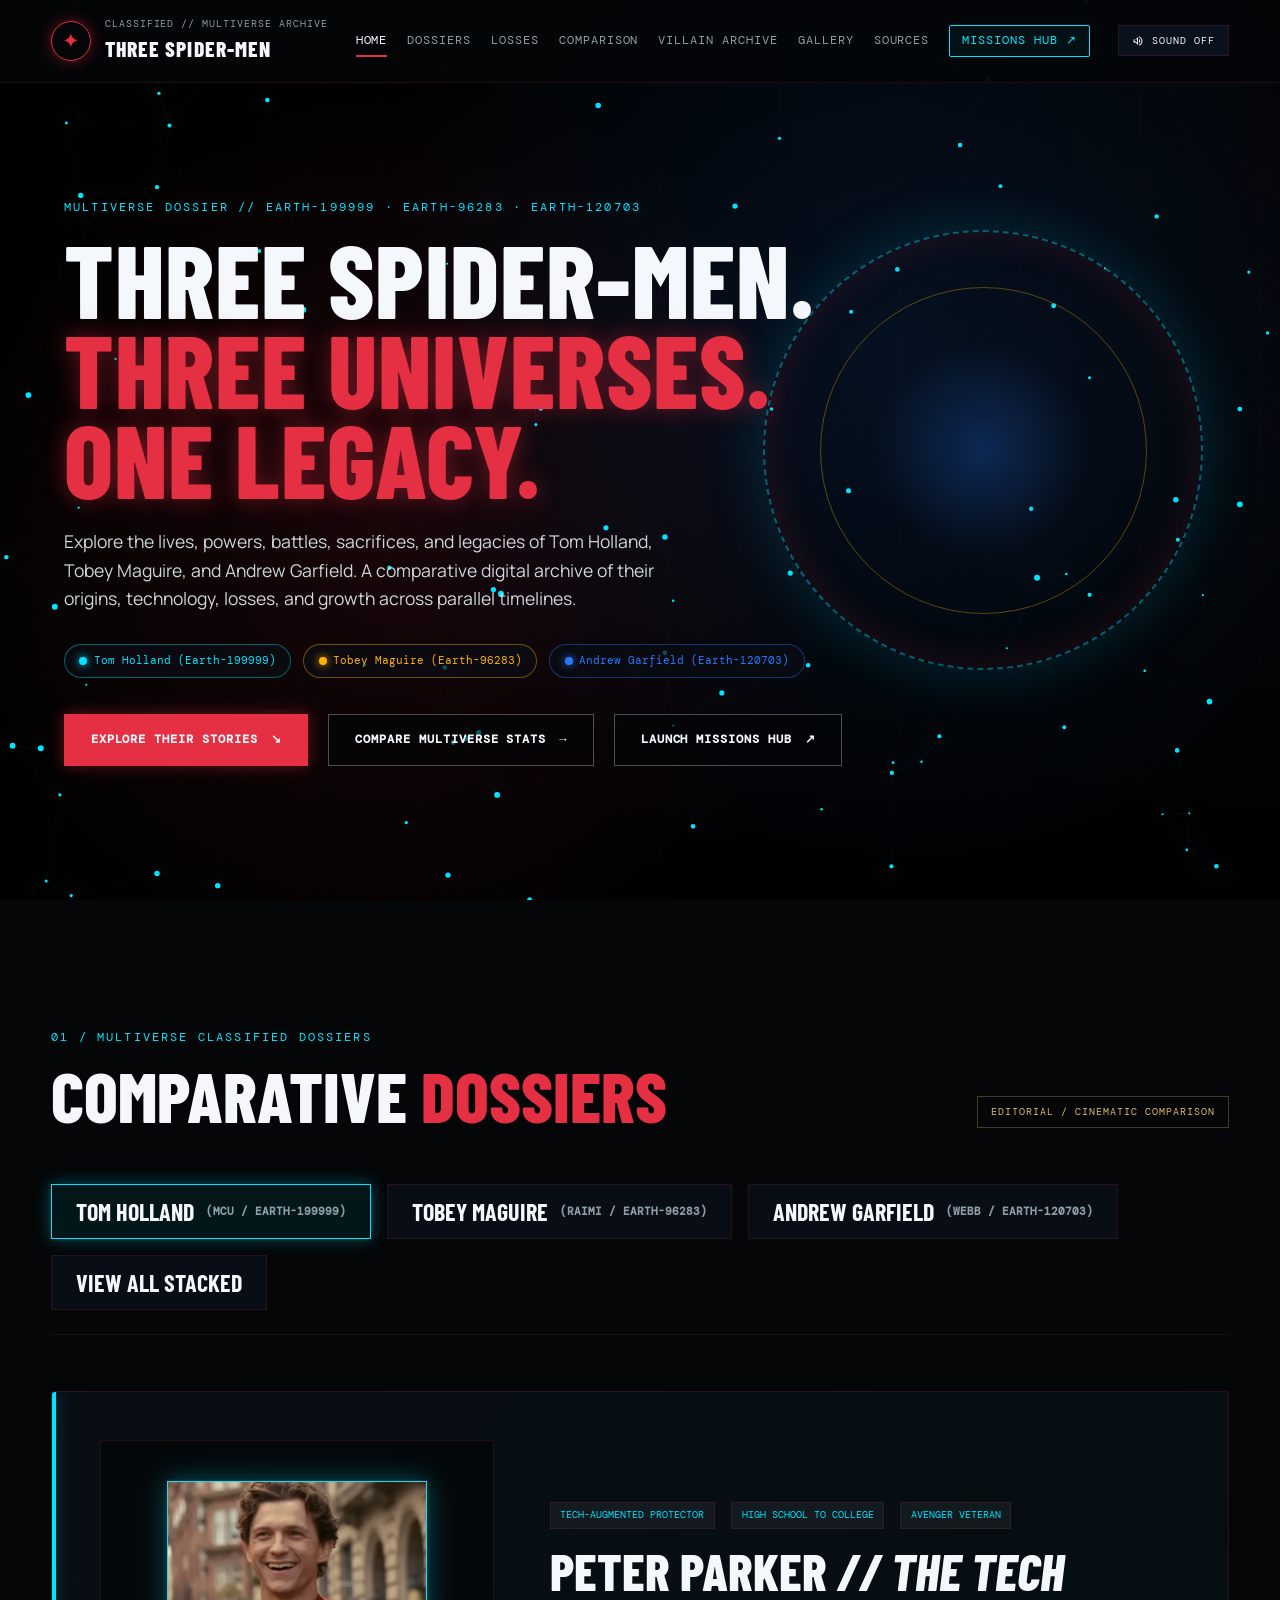
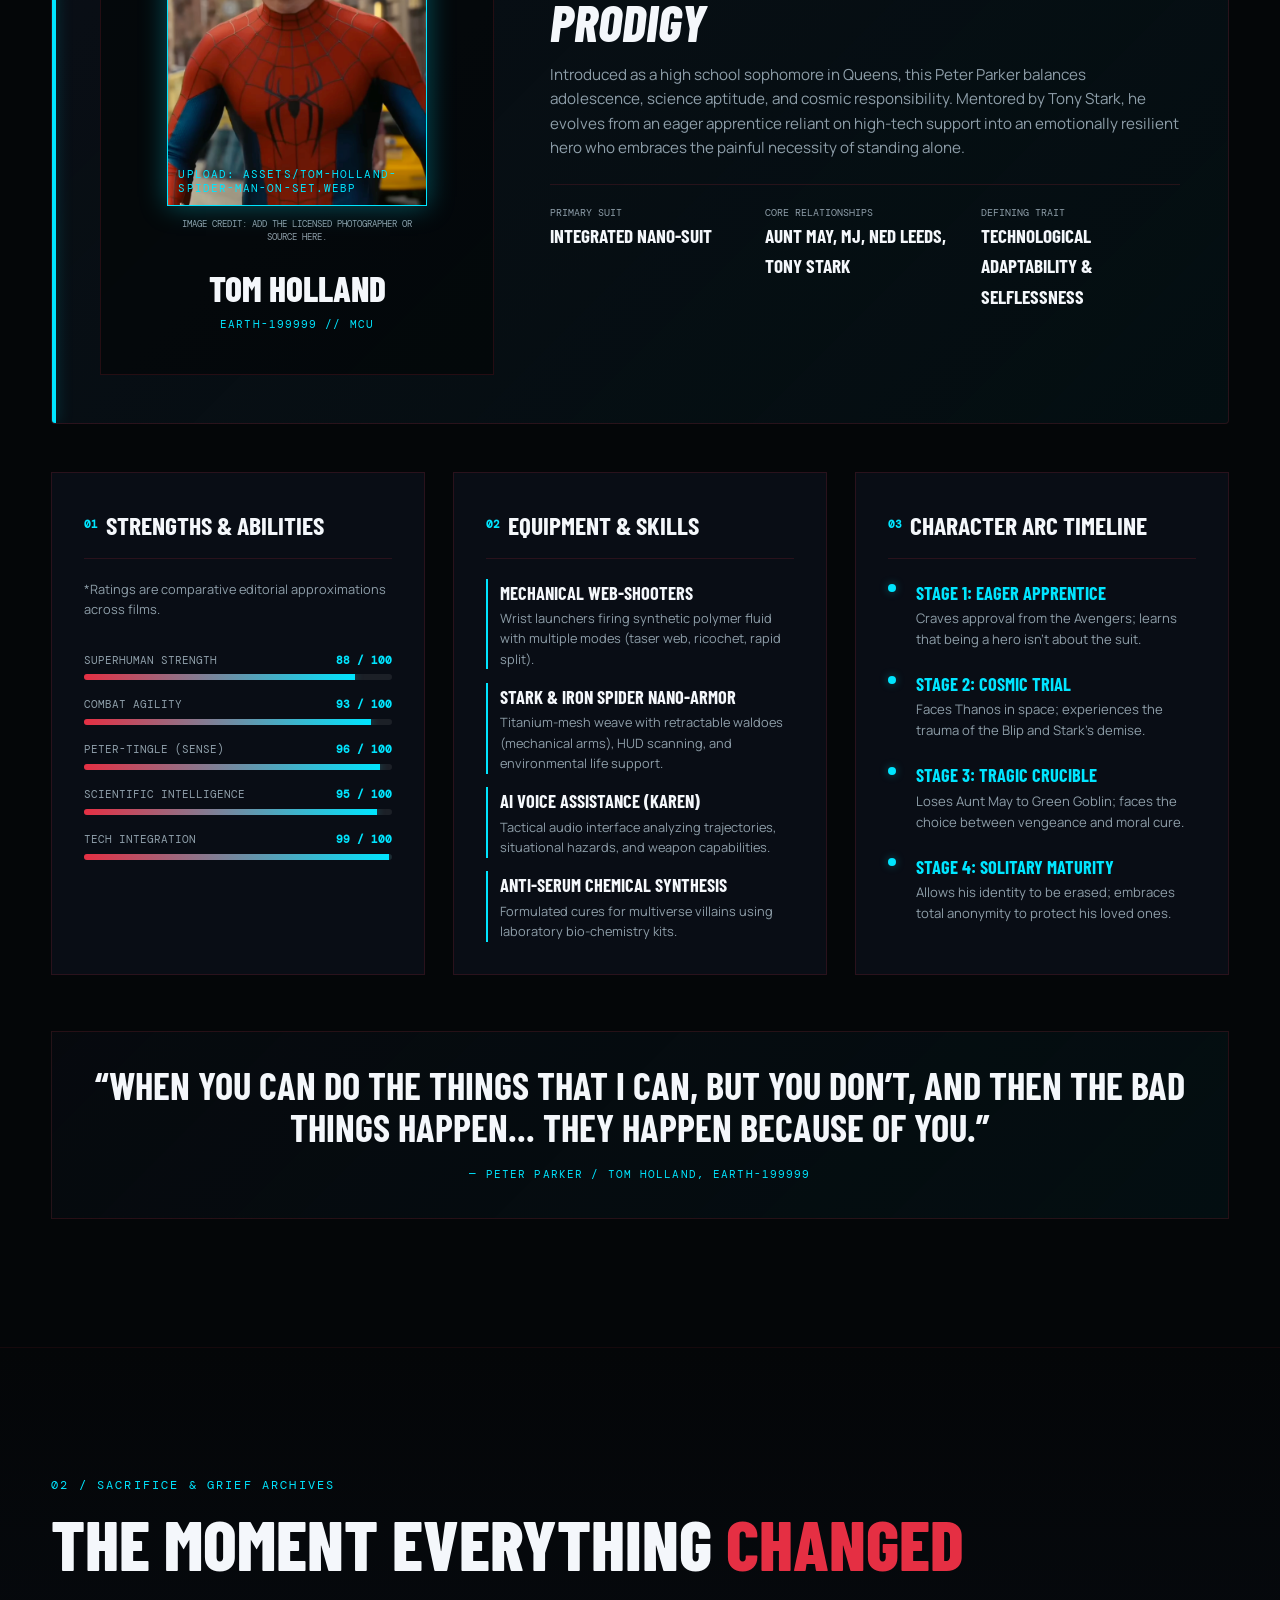
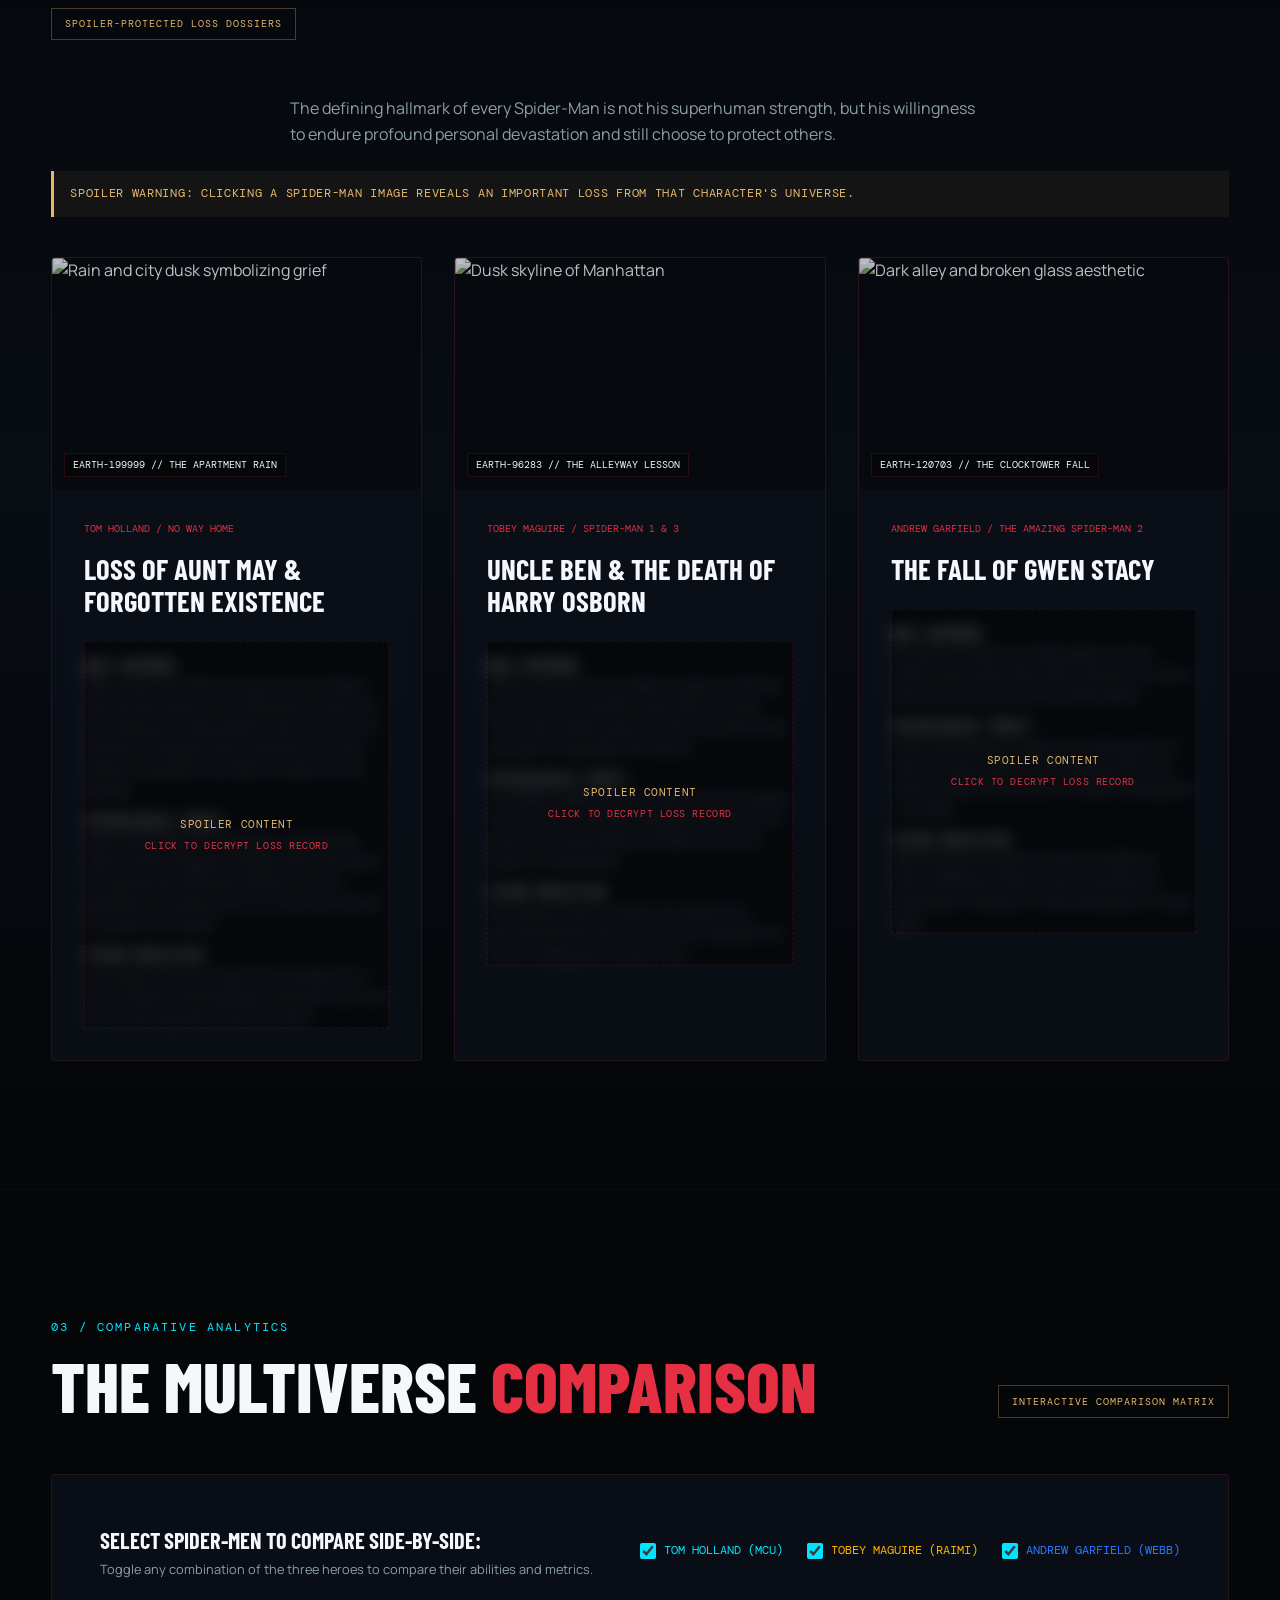
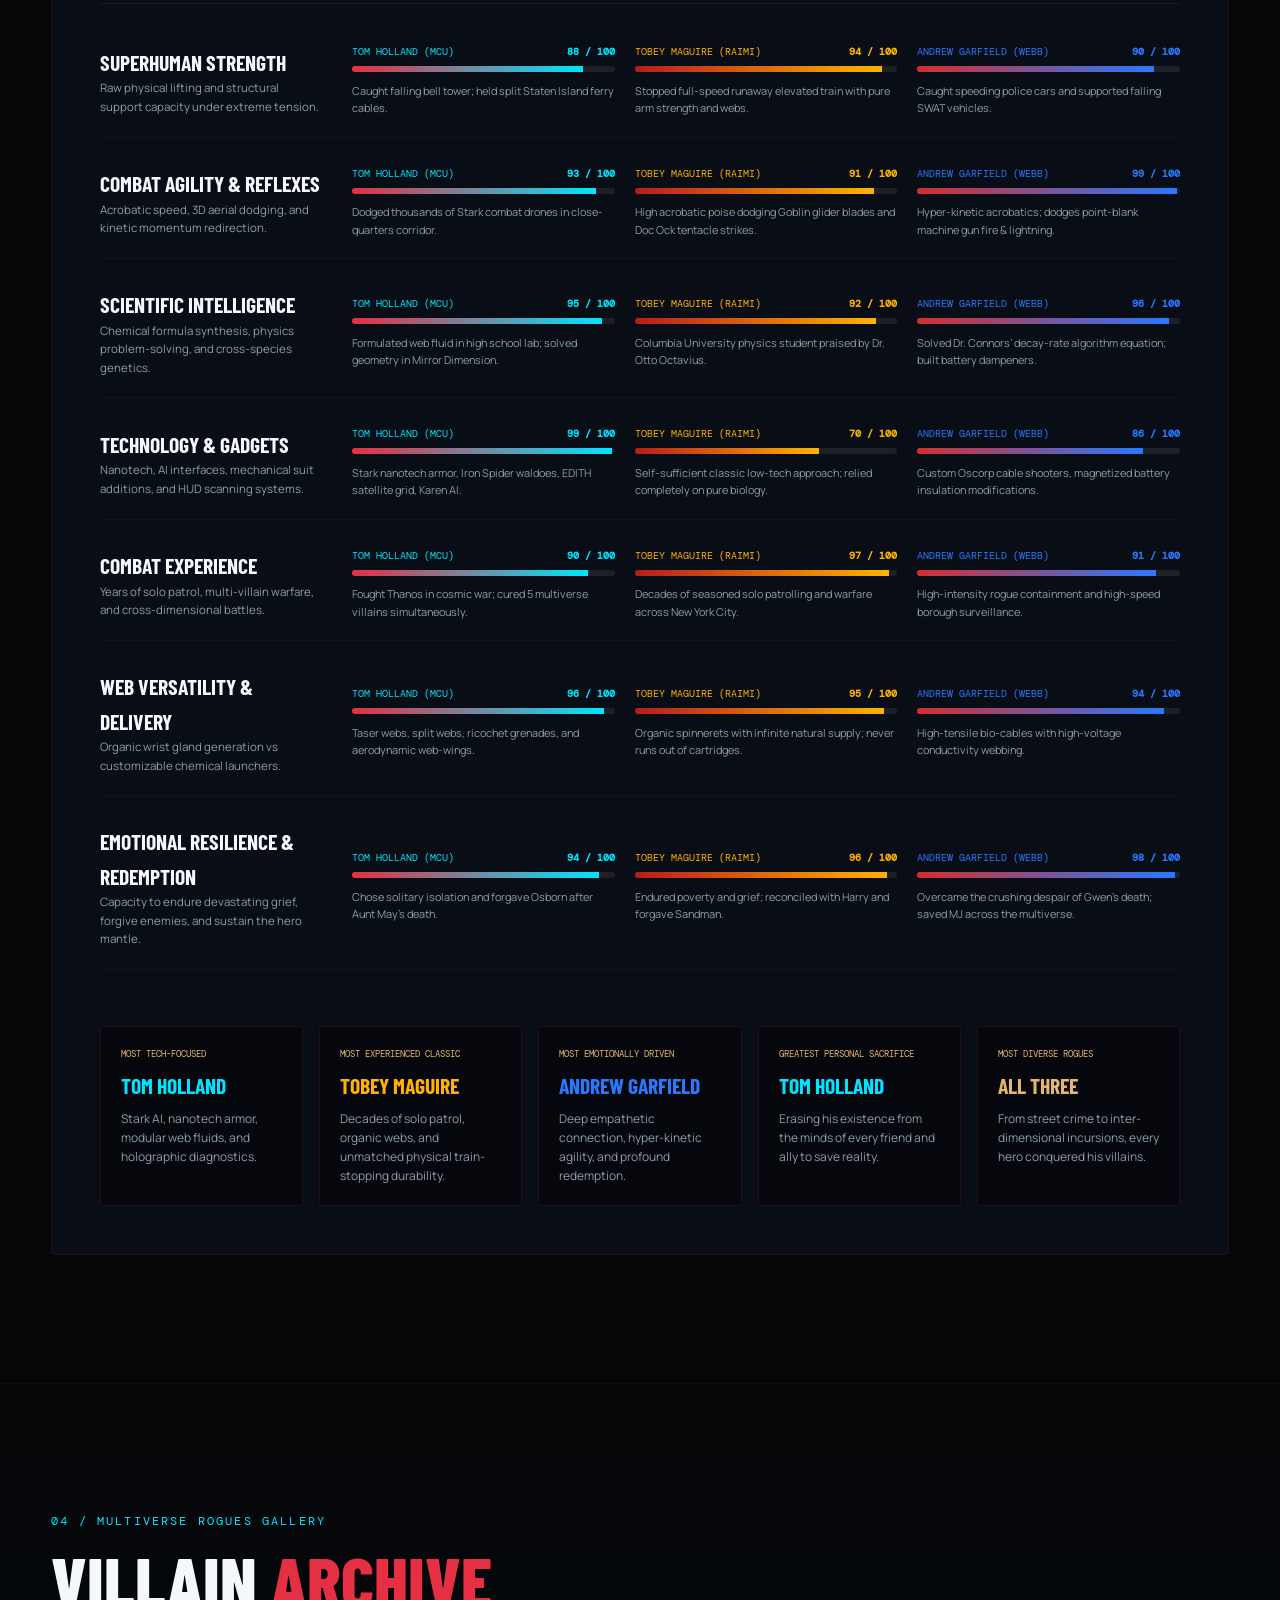
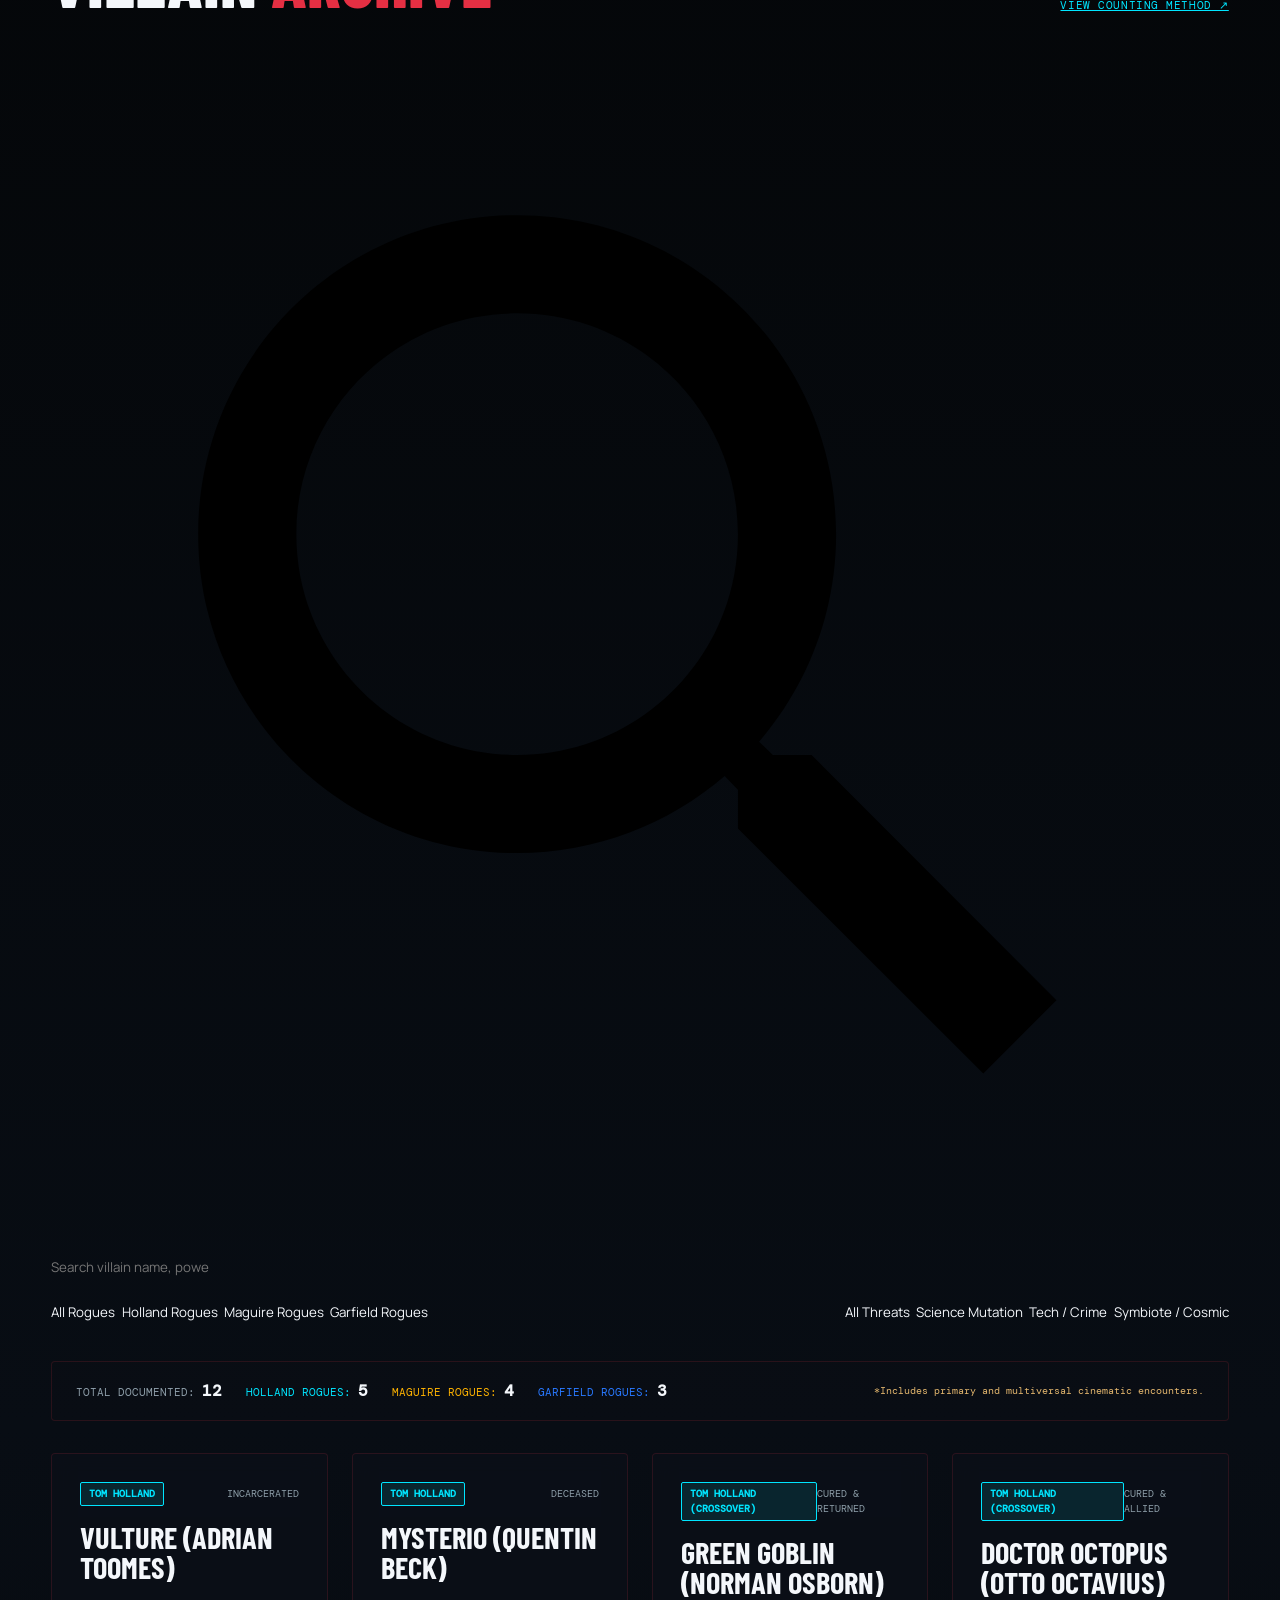
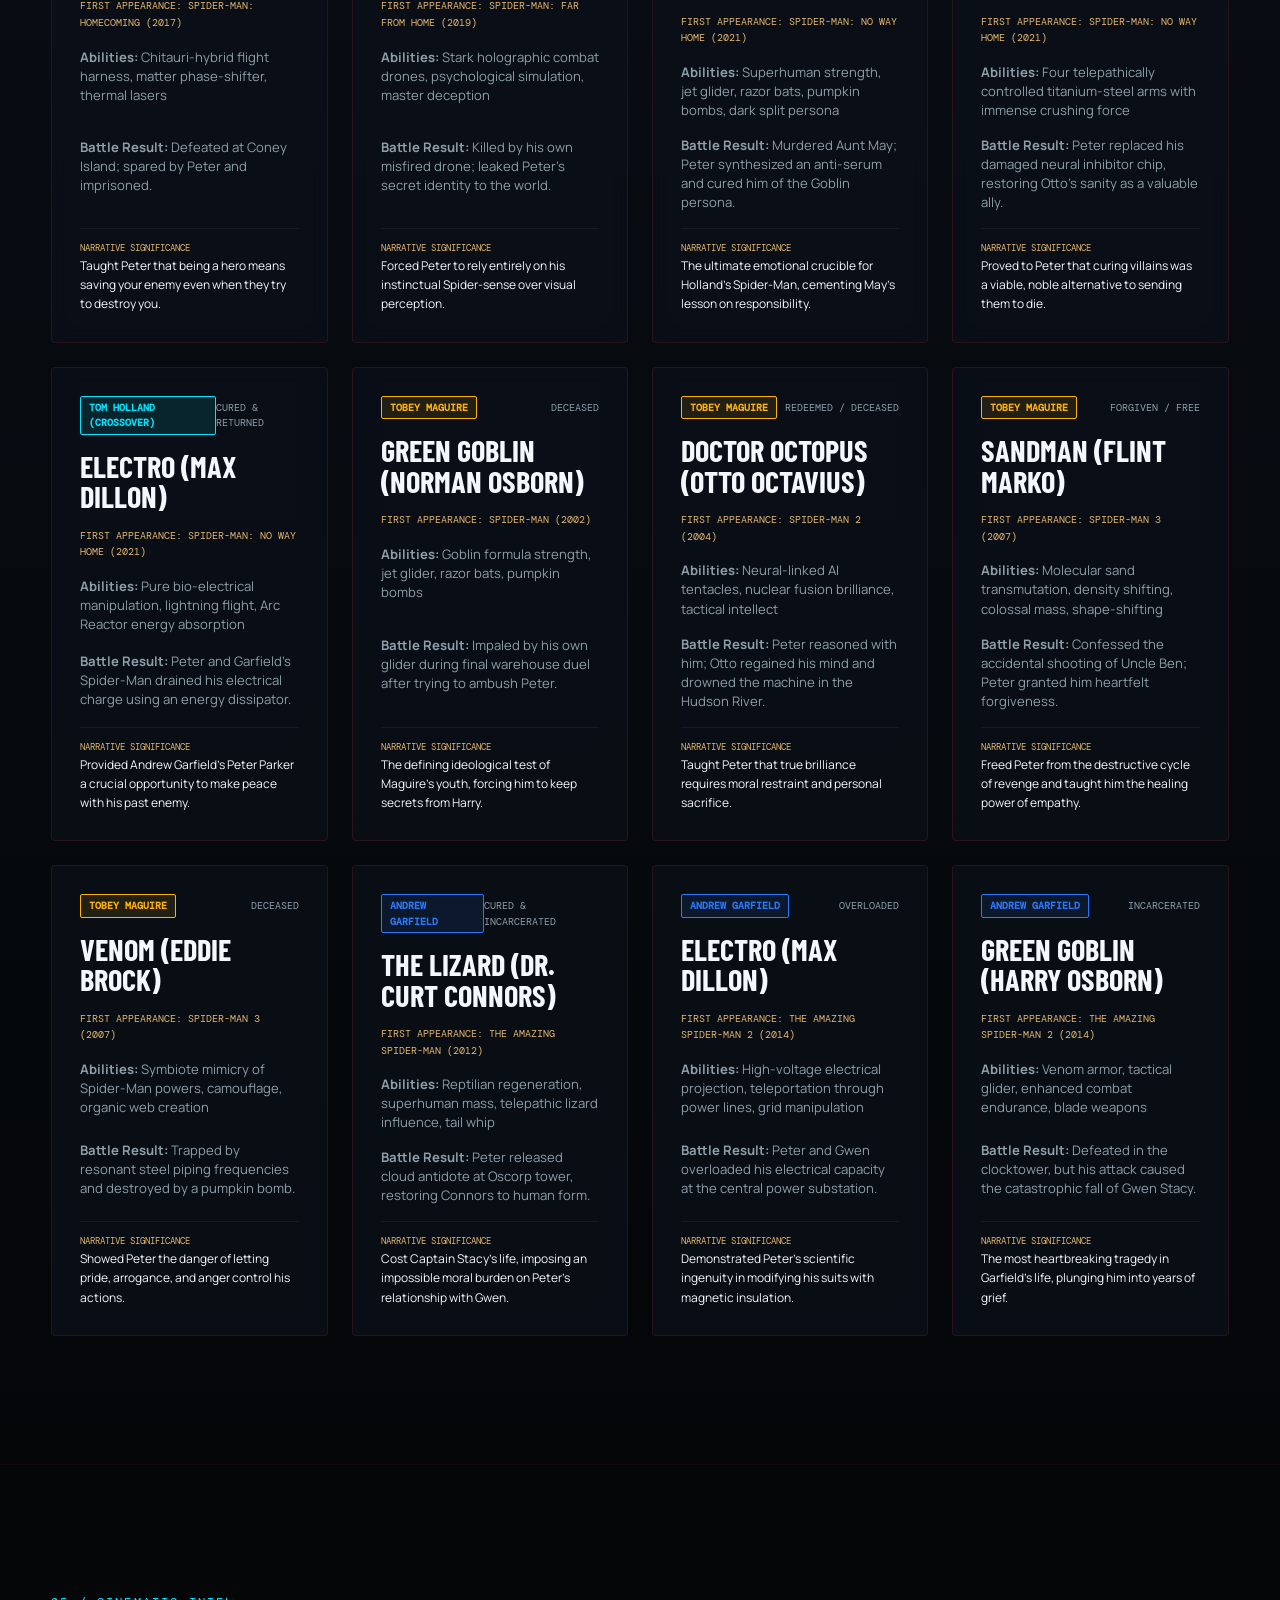
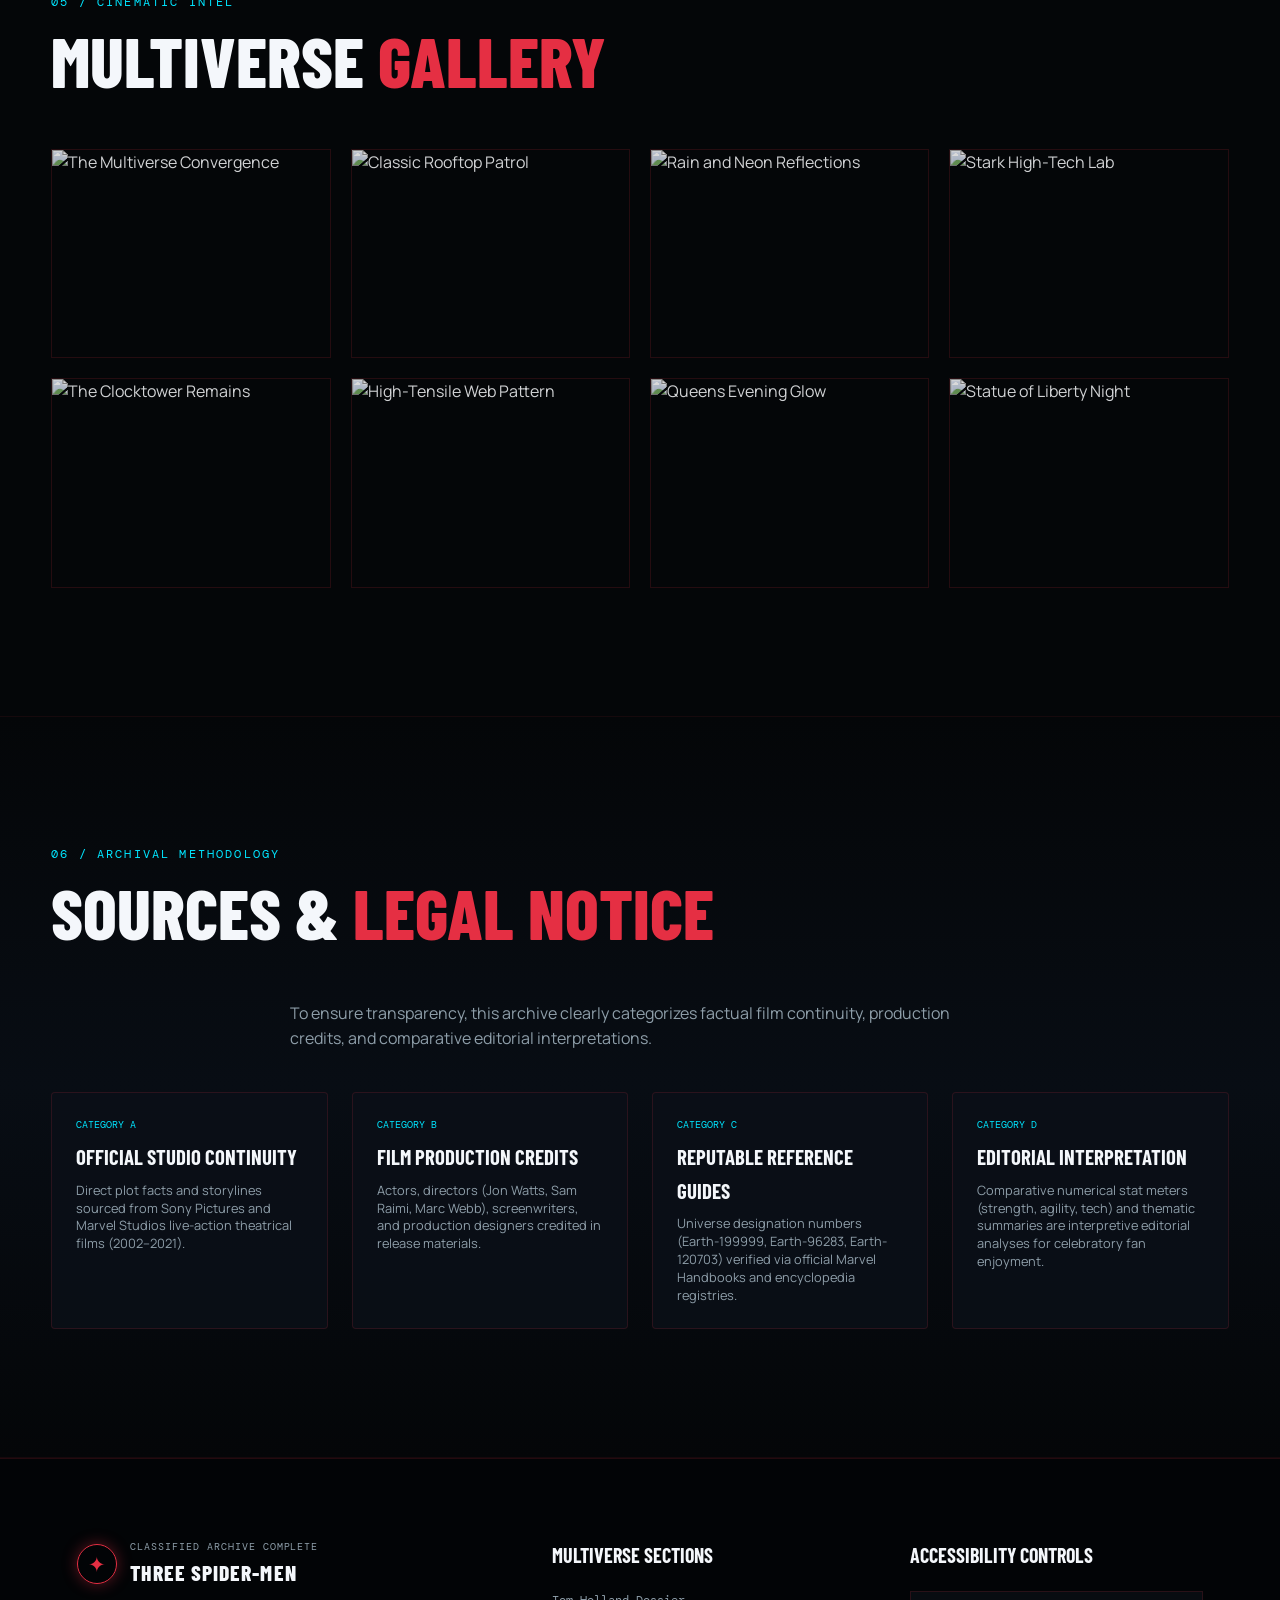
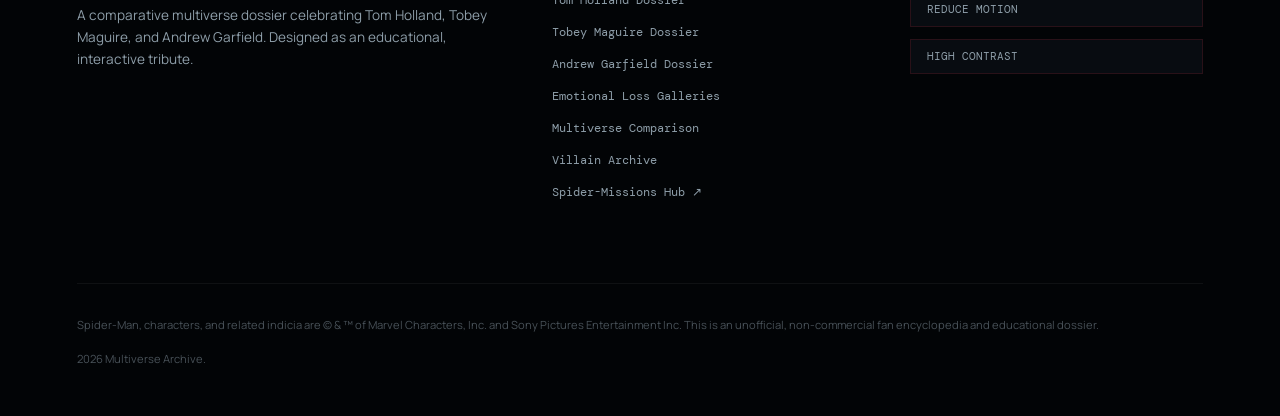
==== commit b2b29777: "new imagea" ====
--- a/spiderman-biography/index.html
+++ b/spiderman-biography/index.html
@@ -3,34 +3,949 @@
   <head>
     <meta charset="UTF-8" />
     <meta name="viewport" content="width=device-width, initial-scale=1.0" />
-    <meta name="description" content="An interactive fictional archive tracing Spider-Man's origin, abilities, technology, allies, enemies, and alternate universes." />
-    <title>SPIDER-MAN // THE HERO ARCHIVE</title>
+    <meta name="description" content="A cinematic classified multiverse dossier comparing three live-action Spider-Men: Tom Holland (MCU), Tobey Maguire (Raimi), and Andrew Garfield (Webb)." />
+    <title>Spider-Man: Three Heroes, Three Universes, One Responsibility</title>
     <link rel="preconnect" href="https://fonts.googleapis.com" />
     <link rel="preconnect" href="https://fonts.gstatic.com" crossorigin />
     <link href="https://fonts.googleapis.com/css2?family=Barlow+Condensed:wght@500;600;700;800&family=DM+Mono:wght@400;500&family=Manrope:wght@400;500;600;700;800&display=swap" rel="stylesheet" />
     <link rel="stylesheet" href="style.css" />
-    <link rel="stylesheet" href="sound.css" />
   </head>
   <body>
-    <div class="ambient-grid" aria-hidden="true"></div><div class="web-overlay" aria-hidden="true"></div>
+    <!-- Top Reading Progress Indicator -->
+    <div id="readingProgress" aria-hidden="true"></div>
+
+    <!-- 1. Themed Loading Screen -->
+    <div class="loading-screen" id="loadingScreen" aria-live="polite">
+      <svg class="loading-spider" viewBox="0 0 100 100">
+        <path d="M50,15 L50,85 M20,50 L80,50 M30,30 L70,70 M30,70 L70,30 M50,30 C35,30 35,70 50,70 C65,70 65,30 50,30 Z M50,40 C43,40 43,60 50,60 C57,60 57,40 50,40 Z M30,30 C15,35 15,65 30,70 M70,30 C85,35 85,65 70,70" />
+      </svg>
+      <div class="loading-text">Accessing Multiverse Dossier Archive...</div>
+    </div>
+
+    <div class="ambient-grid" aria-hidden="true"></div>
+    <div class="web-overlay" aria-hidden="true"></div>
+
+    <!-- 2. Header & Sticky Navigation -->
     <header class="site-header">
-      <a class="brand" href="#home" aria-label="Spider-Man hero archive home"><span class="brand-mark">✦</span><span><small>FILE 001 / PUBLIC ACCESS</small><strong>THE HERO ARCHIVE</strong></span></a>
-      <button class="menu-toggle" id="menuToggle" type="button" aria-expanded="false" aria-controls="mainNav">MENU</button>
-      <nav id="mainNav" class="main-nav" aria-label="Primary navigation"><a href="#biography">Biography</a><a href="#powers">Powers</a><a href="#technology">Technology</a><a href="#allies">Allies</a><a href="#villains">Villains</a><a href="#universes">Universes</a><a href="#timeline">Timeline</a></nav>
-      <div class="sound-controls"><button id="soundToggle" type="button" aria-expanded="false" aria-controls="soundPanel">Sound off</button><div class="sound-panel" id="soundPanel" hidden><label>Master volume <input id="masterVolume" type="range" min="0" max="100" value="35" /></label><label>Interface effects <input id="effectsVolume" type="range" min="0" max="100" value="80" /></label><label>Ambient audio <input id="ambientVolume" type="range" min="0" max="100" value="0" /></label><label class="switch-row"><input id="muteAudio" type="checkbox" /> Mute all audio</label></div></div>
+      <a class="brand" href="#home" aria-label="Spider-Man Multiverse Dossier Home">
+        <span class="brand-mark">✦</span>
+        <span>
+          <small>CLASSIFIED // MULTIVERSE ARCHIVE</small>
+          <strong>THREE SPIDER-MEN</strong>
+        </span>
+      </a>
+      
+      <button class="menu-toggle" id="menuToggle" type="button" aria-expanded="false" aria-controls="mainNav">
+        MENU
+      </button>
+      
+      <nav id="mainNav" class="main-nav" aria-label="Primary navigation">
+        <a href="#home" class="active">Home</a>
+        <a href="#dossiers">Dossiers</a>
+        <a href="#losses">Losses</a>
+        <a href="#comparison">Comparison</a>
+        <a href="#villains">Villain Archive</a>
+        <a href="#gallery">Gallery</a>
+        <a href="#sources">Sources</a>
+        <a href="missions.html" class="nav-pill-hub">Missions Hub ↗</a>
+      </nav>
+
+      <!-- Dynamic Web Audio Controls -->
+      <div class="sound-controls">
+        <button id="soundToggle" class="sound-btn" type="button" aria-expanded="false" aria-controls="soundPanel" aria-label="Audio settings">
+          <svg id="volumeIcon" viewBox="0 0 24 24">
+            <path d="M16.5 12c0-1.77-1.02-3.29-2.5-4.03v8.05c1.48-.73 2.5-2.25 2.5-4.02zM19 12c0 3.28-2.16 6.07-5.14 7.06v2.02c4.09-1 7.14-4.66 7.14-9.08s-3.05-8.08-7.14-9.08v2.02c2.98.99 5.14 3.78 5.14 7.06zM3 9v6h4l5 5V4L7 9H3zm7 3.5v3.13l-2.74-2.74c-.2-.2-.46-.39-.76-.39H5v-3h1.5c.3 0 .56-.19.76-.39L10 8.37v4.13z"/>
+          </svg>
+          <span id="soundBtnText">Sound On</span>
+        </button>
+        
+        <div class="sound-panel" id="soundPanel" hidden>
+          <label>Master volume 
+            <input id="masterVolume" type="range" min="0" max="100" value="35" aria-label="Master volume control"/>
+          </label>
+          <label>Interface effects 
+            <input id="effectsVolume" type="range" min="0" max="100" value="80" aria-label="Interface effects volume"/>
+          </label>
+          <label class="switch-row">Mute all audio
+            <input id="muteAudio" type="checkbox" aria-label="Mute all audio check"/>
+          </label>
+        </div>
+      </div>
     </header>
+
     <main>
-      <section class="hero" id="home"><div class="hero-city" role="img" aria-label="Night skyline of Manhattan"></div><div class="hero-mist" aria-hidden="true"></div><div class="hero-copy reveal"><p class="kicker">NEW YORK / EARTH-616 / ACTIVE</p><h1>SPIDER-MAN<span>: THE STORY<br />OF A HERO</span></h1><p class="hero-lede">A living record of Peter Parker's impossible equation: scientific curiosity, human vulnerability, and the choice to help when no one is watching.</p><div class="hero-actions"><a class="button button-red" href="#biography">Explore biography <span>↘</span></a><a class="button button-ghost" href="#powers">View powers <span>→</span></a><a class="text-link" href="#technology">Discover suit technology <span>↗</span></a></div></div><div class="hero-readout reveal"><span>ARCHIVE STATUS</span><strong>ONLINE</strong><i></i><small>Last sync: 08.22.2026</small></div><a class="scroll-cue" href="#biography">Scroll to investigate <span>↓</span></a></section>
-      <section class="section intro-section" id="biography"><div class="section-heading reveal"><p class="kicker">01 / THE HUMAN BEHIND THE MASK</p><h2>Every legend starts<br /><em>with a life.</em></h2></div><div class="intro-grid"><div class="intro-statement reveal"><p>Peter Parker was not born extraordinary. He became extraordinary by refusing to let loss have the final word.</p><span>— ARCHIVE NOTE / VERIFIED FICTIONAL RECORD</span></div><div class="bio-copy reveal"><p>Raised in Queens by Aunt May and Uncle Ben, Peter found his first superpower in the laboratory. The bite changed his biology; Ben's lesson changed his direction.</p><p>This archive treats Spider-Man as a fictional character across stories and universes. Values and specifications marked <b>IN-UNIVERSE</b> are illustrative, not real-world science.</p></div></div><div class="origin-timeline" id="originTimeline"></div></section>
-      <section class="section dark-section" id="powers"><div class="section-heading split-heading reveal"><div><p class="kicker">02 / BIOLOGICAL SPECIFICATIONS</p><h2>The body is the<br /><em>first instrument.</em></h2></div><span class="fiction-label">FICTIONAL / ILLUSTRATIVE VALUES</span></div><div class="powers-layout"><div class="power-feature reveal"><span class="feature-index">01</span><div class="spider-diagram" aria-hidden="true"><span></span><i></i></div><h3>Spider-sense</h3><p>A pre-cognitive warning system rendered here as a sensory field, not a measurable human capability.</p><strong>THREAT RESPONSE <b>98</b><small>/ 100</small></strong><div class="meter"><i style="--value:98%"></i></div></div><div class="power-grid" id="powerGrid"></div></div></section>
-      <section class="section" id="technology"><div class="section-heading reveal"><p class="kicker">03 / FIELD ENGINEERING</p><h2>Built by hand.<br /><em>Refined in motion.</em></h2></div><div class="tech-layout"><div class="tech-visual reveal"><div class="tech-ring ring-a"></div><div class="tech-ring ring-b"></div><div class="web-shooter"><span>WEB<br />SHOOTER</span></div><div class="tech-label label-a">01 / trigger assembly</div><div class="tech-label label-b">02 / fluid cartridge</div><div class="tech-label label-c">03 / micro-valve</div></div><div class="tech-list" id="techList"></div></div></section>
-      <section class="section tinted-section" id="allies"><div class="section-heading split-heading reveal"><div><p class="kicker">04 / THE PEOPLE WHO KEEP HIM HUMAN</p><h2>Strength is<br /><em>never solitary.</em></h2></div><p class="section-note">Tap a file to expand the relationship record.</p></div><div class="profile-grid" id="allyGrid"></div></section>
-      <section class="section" id="villains"><div class="section-heading split-heading reveal"><div><p class="kicker">05 / THREAT REGISTER</p><h2>Every shadow<br /><em>casts a question.</em></h2></div><div class="filter-row" role="group" aria-label="Filter threat records"><button class="filter active" data-filter="all">All</button><button class="filter" data-filter="science">Science</button><button class="filter" data-filter="cosmic">Cosmic</button><button class="filter" data-filter="crime">Crime</button></div></div><div class="threat-grid" id="threatGrid"></div></section>
-      <section class="section dark-section database-section" id="universes"><div class="section-heading reveal"><p class="kicker">06 / CROSS-DIMENSIONAL DATABASE</p><h2>One symbol.<br /><em>Many lives.</em></h2></div><div class="database-tools"><label class="search-box"><span>⌕</span><input id="universeSearch" type="search" placeholder="Search universe, identity, or legacy" /></label><span id="resultCount">05 RECORDS</span></div><div class="universe-grid" id="universeGrid"></div></section>
-      <section class="section" id="timeline"><div class="section-heading reveal"><p class="kicker">07 / MAJOR STORYLINES</p><h2>A life measured<br /><em>in choices.</em></h2></div><div class="storyline" id="storyline"></div></section>
-      <section class="quote-section"><div class="quote-web" aria-hidden="true"></div><p class="kicker">THE CONSTANT / FILE 000</p><blockquote>“With great power comes great responsibility.”</blockquote><cite>A famous fictional motto associated with Spider-Man</cite></section>
+      <!-- 3. Cinematic Hero Section with Multiverse Portal -->
+      <section class="hero" id="home">
+        <div class="hero-city" role="img" aria-label="Night skyline of New York across dimensions"></div>
+        <canvas id="heroCanvas" aria-hidden="true"></canvas>
+
+        <!-- Multiverse Portal Background Graphic -->
+        <div class="multiverse-portal" aria-hidden="true">
+          <div class="portal-inner"></div>
+          <div class="portal-core"></div>
+        </div>
+        
+        <div class="hero-copy reveal">
+          <p class="kicker">
+            <span>MULTIVERSE DOSSIER // EARTH-199999 · EARTH-96283 · EARTH-120703</span>
+          </p>
+          <h1>Three Spider-Men.<span>Three Universes. One Legacy.</span></h1>
+          <p class="hero-lede">
+            Explore the lives, powers, battles, sacrifices, and legacies of Tom Holland, Tobey Maguire, and Andrew Garfield. A comparative digital archive of their origins, technology, losses, and growth across parallel timelines.
+          </p>
+
+          <!-- Quick Multiverse Dimension Pills -->
+          <div class="hero-dimension-pills">
+            <a href="#dossier-holland" class="dimension-pill pill-holland" data-jump="holland">
+              <i></i> Tom Holland (Earth-199999)
+            </a>
+            <a href="#dossier-maguire" class="dimension-pill pill-maguire" data-jump="maguire">
+              <i></i> Tobey Maguire (Earth-96283)
+            </a>
+            <a href="#dossier-garfield" class="dimension-pill pill-garfield" data-jump="garfield">
+              <i></i> Andrew Garfield (Earth-120703)
+            </a>
+          </div>
+
+          <div class="hero-actions">
+            <a class="button button-red" href="#dossiers">Explore Their Stories <span>↘</span></a>
+            <a class="button button-ghost" href="#comparison">Compare Multiverse Stats <span>→</span></a>
+            <a class="button button-ghost" href="missions.html">Launch Missions Hub <span>↗</span></a>
+          </div>
+        </div>
+      </section>
+
+      <!-- 4. Three Main Spider-Man Dossiers Section -->
+      <section class="section" id="dossiers">
+        <div class="section-heading split-heading reveal">
+          <div>
+            <p class="kicker">01 / MULTIVERSE CLASSIFIED DOSSIERS</p>
+            <h2>Comparative <em>Dossiers</em></h2>
+          </div>
+          <span class="editorial-badge">EDITORIAL / CINEMATIC COMPARISON</span>
+        </div>
+
+        <!-- Dossier Navigation Switcher -->
+        <div class="dossier-nav-bar reveal">
+          <button class="dossier-nav-btn active" data-hero="holland" type="button">
+            Tom Holland <span>(MCU / Earth-199999)</span>
+          </button>
+          <button class="dossier-nav-btn" data-hero="maguire" type="button">
+            Tobey Maguire <span>(Raimi / Earth-96283)</span>
+          </button>
+          <button class="dossier-nav-btn" data-hero="garfield" type="button">
+            Andrew Garfield <span>(Webb / Earth-120703)</span>
+          </button>
+          <button class="dossier-nav-btn" data-hero="all" type="button">
+            View All Stacked
+          </button>
+        </div>
+
+        <!-- Dossier Block 1: Tom Holland -->
+        <div class="spiderman-dossier-block dossier-holland active" id="dossier-holland">
+          <!-- Holland Header Banner -->
+          <div class="dossier-header-card reveal">
+            <div class="dossier-portrait-area">
+              <button class="character-image-trigger" type="button" data-character="holland" aria-label="Reveal Tom Holland's greatest loss">
+                <img src="assets/tom-holland-spider-man-on-set.webp" data-fallback="assets/tom-holland-spiderman.svg" alt="Tom Holland portraying Spider-Man" loading="lazy" />
+                <span class="image-upload-note">Upload: assets/tom-holland-spider-man-on-set.webp</span>
+                <span class="image-hover-prompt">Reveal the moment that changed everything.</span>
+              </button>
+              <small class="image-credit-field">Image credit: add the licensed photographer or source here.</small>
+              <h3>Tom Holland</h3>
+              <span>EARTH-199999 // MCU</span>
+            </div>
+
+            <div class="dossier-header-info">
+              <div class="dossier-meta-row">
+                <span class="dossier-badge">TECH-AUGMENTED PROTECTOR</span>
+                <span class="dossier-badge">HIGH SCHOOL TO COLLEGE</span>
+                <span class="dossier-badge">AVENGER VETERAN</span>
+              </div>
+              <h2>Peter Parker <em>// The Tech Prodigy</em></h2>
+              <p>
+                Introduced as a high school sophomore in Queens, this Peter Parker balances adolescence, science aptitude, and cosmic responsibility. Mentored by Tony Stark, he evolves from an eager apprentice reliant on high-tech support into an emotionally resilient hero who embraces the painful necessity of standing alone.
+              </p>
+              <div class="dossier-core-traits">
+                <div class="trait-item">
+                  <small>PRIMARY SUIT</small>
+                  <strong>Integrated Nano-Suit</strong>
+                </div>
+                <div class="trait-item">
+                  <small>CORE RELATIONSHIPS</small>
+                  <strong>Aunt May, MJ, Ned Leeds, Tony Stark</strong>
+                </div>
+                <div class="trait-item">
+                  <small>DEFINING TRAIT</small>
+                  <strong>Technological Adaptability & Selflessness</strong>
+                </div>
+              </div>
+            </div>
+          </div>
+
+          <!-- Holland 3-Column Dossier Grid -->
+          <div class="dossier-sections-grid reveal">
+            <!-- Col 1: Strengths & Abilities -->
+            <article class="dossier-card">
+              <h3 class="dossier-card-title"><span>01</span> Strengths & Abilities</h3>
+              <p style="font-size:0.8rem; color:var(--muted); margin-bottom:0.75rem;">
+                *Ratings are comparative editorial approximations across films.
+              </p>
+              <div class="stat-meter-list">
+                <div class="stat-meter-item">
+                  <div class="stat-meter-labels"><span>Superhuman Strength</span><b>88 / 100</b></div>
+                  <div class="stat-track"><div class="stat-bar-fill" style="width: 88%;"></div></div>
+                </div>
+                <div class="stat-meter-item">
+                  <div class="stat-meter-labels"><span>Combat Agility</span><b>93 / 100</b></div>
+                  <div class="stat-track"><div class="stat-bar-fill" style="width: 93%;"></div></div>
+                </div>
+                <div class="stat-meter-item">
+                  <div class="stat-meter-labels"><span>Peter-Tingle (Sense)</span><b>96 / 100</b></div>
+                  <div class="stat-track"><div class="stat-bar-fill" style="width: 96%;"></div></div>
+                </div>
+                <div class="stat-meter-item">
+                  <div class="stat-meter-labels"><span>Scientific Intelligence</span><b>95 / 100</b></div>
+                  <div class="stat-track"><div class="stat-bar-fill" style="width: 95%;"></div></div>
+                </div>
+                <div class="stat-meter-item">
+                  <div class="stat-meter-labels"><span>Tech Integration</span><b>99 / 100</b></div>
+                  <div class="stat-track"><div class="stat-bar-fill" style="width: 99%;"></div></div>
+                </div>
+              </div>
+            </article>
+
+            <!-- Col 2: Equipment & Special Skills -->
+            <article class="dossier-card">
+              <h3 class="dossier-card-title"><span>02</span> Equipment & Skills</h3>
+              <div class="equipment-list">
+                <div class="equipment-item">
+                  <h4>Mechanical Web-Shooters</h4>
+                  <p>Wrist launchers firing synthetic polymer fluid with multiple modes (taser web, ricochet, rapid split).</p>
+                </div>
+                <div class="equipment-item">
+                  <h4>Stark & Iron Spider Nano-Armor</h4>
+                  <p>Titanium-mesh weave with retractable waldoes (mechanical arms), HUD scanning, and environmental life support.</p>
+                </div>
+                <div class="equipment-item">
+                  <h4>AI Voice Assistance (Karen)</h4>
+                  <p>Tactical audio interface analyzing trajectories, situational hazards, and weapon capabilities.</p>
+                </div>
+                <div class="equipment-item">
+                  <h4>Anti-Serum Chemical Synthesis</h4>
+                  <p>Formulated cures for multiverse villains using laboratory bio-chemistry kits.</p>
+                </div>
+              </div>
+            </article>
+
+            <!-- Col 3: Development & Timeline -->
+            <article class="dossier-card">
+              <h3 class="dossier-card-title"><span>03</span> Character Arc Timeline</h3>
+              <div class="character-dev-timeline">
+                <div class="dev-stage">
+                  <strong>Stage 1: Eager Apprentice</strong>
+                  <p>Craves approval from the Avengers; learns that being a hero isn't about the suit.</p>
+                </div>
+                <div class="dev-stage">
+                  <strong>Stage 2: Cosmic Trial</strong>
+                  <p>Faces Thanos in space; experiences the trauma of the Blip and Stark's demise.</p>
+                </div>
+                <div class="dev-stage">
+                  <strong>Stage 3: Tragic Crucible</strong>
+                  <p>Loses Aunt May to Green Goblin; faces the choice between vengeance and moral cure.</p>
+                </div>
+                <div class="dev-stage">
+                  <strong>Stage 4: Solitary Maturity</strong>
+                  <p>Allows his identity to be erased; embraces total anonymity to protect his loved ones.</p>
+                </div>
+              </div>
+            </article>
+          </div>
+
+          <!-- Thematic Quote -->
+          <div class="thematic-quote-card reveal">
+            <blockquote>
+              “When you can do the things that I can, but you don’t, and then the bad things happen... they happen because of you.”
+            </blockquote>
+            <cite>— Peter Parker / Tom Holland, Earth-199999</cite>
+          </div>
+        </div>
+
+        <!-- Dossier Block 2: Tobey Maguire -->
+        <div class="spiderman-dossier-block dossier-maguire" id="dossier-maguire">
+          <!-- Maguire Header Banner -->
+          <div class="dossier-header-card reveal">
+            <div class="dossier-portrait-area">
+              <button class="character-image-trigger" type="button" data-character="maguire" aria-label="Reveal Tobey Maguire's greatest loss">
+                <img src="assets/mh-spider-men-1639676198.avif" data-fallback="assets/tobey-maguire-spiderman.svg" alt="Tobey Maguire portraying Spider-Man" loading="lazy" />
+                <span class="image-upload-note">Upload: assets/mh-spider-men-1639676198.avif</span>
+                <span class="image-hover-prompt">Reveal the moment that changed everything.</span>
+              </button>
+              <small class="image-credit-field">Image credit: add the licensed photographer or source here.</small>
+              <h3>Tobey Maguire</h3>
+              <span>EARTH-96283 // RAIMI TRILOGY</span>
+            </div>
+
+            <div class="dossier-header-info">
+              <div class="dossier-meta-row">
+                <span class="dossier-badge">CLASSIC FOUNDATIONAL HERO</span>
+                <span class="dossier-badge">COLLEGE TO ADULT PHOTOGRAPHER</span>
+                <span class="dossier-badge">VETERAN MULTIVERSE MENTOR</span>
+              </div>
+              <h2>Peter Parker <em>// The Classic Icon</em></h2>
+              <p>
+                The foundational cinematic Spider-Man whose story explores the agonizing friction between personal fulfillment and moral responsibility. Relying on organic webbing, unmatched physical durability, and Uncle Ben's guiding lesson, he endures immense poverty, lost love, and psychological doubt to remain New York's ultimate guardian.
+              </p>
+              <div class="dossier-core-traits">
+                <div class="trait-item">
+                  <small>PRIMARY SUIT</small>
+                  <strong>Classic Raised-Web Suit</strong>
+                </div>
+                <div class="trait-item">
+                  <small>CORE RELATIONSHIPS</small>
+                  <strong>Uncle Ben, Aunt May, Mary Jane, Harry Osborn</strong>
+                </div>
+                <div class="trait-item">
+                  <small>DEFINING TRAIT</small>
+                  <strong>Moral Fortitude, Organic Webs & Resilience</strong>
+                </div>
+              </div>
+            </div>
+          </div>
+
+          <!-- Maguire 3-Column Dossier Grid -->
+          <div class="dossier-sections-grid reveal">
+            <!-- Col 1: Strengths & Abilities -->
+            <article class="dossier-card">
+              <h3 class="dossier-card-title"><span>01</span> Strengths & Abilities</h3>
+              <p style="font-size:0.8rem; color:var(--muted); margin-bottom:0.75rem;">
+                *Ratings are comparative editorial approximations across films.
+              </p>
+              <div class="stat-meter-list">
+                <div class="stat-meter-item">
+                  <div class="stat-meter-labels"><span>Superhuman Strength</span><b>94 / 100</b></div>
+                  <div class="stat-track"><div class="stat-bar-fill" style="width: 94%;"></div></div>
+                </div>
+                <div class="stat-meter-item">
+                  <div class="stat-meter-labels"><span>Physical Durability</span><b>98 / 100</b></div>
+                  <div class="stat-track"><div class="stat-bar-fill" style="width: 98%;"></div></div>
+                </div>
+                <div class="stat-meter-item">
+                  <div class="stat-meter-labels"><span>Organic Web Reliability</span><b>95 / 100</b></div>
+                  <div class="stat-track"><div class="stat-bar-fill" style="width: 95%;"></div></div>
+                </div>
+                <div class="stat-meter-item">
+                  <div class="stat-meter-labels"><span>Combat Experience</span><b>96 / 100</b></div>
+                  <div class="stat-track"><div class="stat-bar-fill" style="width: 96%;"></div></div>
+                </div>
+                <div class="stat-meter-item">
+                  <div class="stat-meter-labels"><span>Emotional Resilience</span><b>92 / 100</b></div>
+                  <div class="stat-track"><div class="stat-bar-fill" style="width: 92%;"></div></div>
+                </div>
+              </div>
+            </article>
+
+            <!-- Col 2: Equipment & Special Skills -->
+            <article class="dossier-card">
+              <h3 class="dossier-card-title"><span>02</span> Equipment & Skills</h3>
+              <div class="equipment-list">
+                <div class="equipment-item">
+                  <h4>Organic Spinnerets</h4>
+                  <p>Biological glands in his wrists generating high-tensile organic webs without mechanical reload cartridges.</p>
+                </div>
+                <div class="equipment-item">
+                  <h4>Classic Raised-Web Suit</h4>
+                  <p>Hand-sewn fabric with iconic silver 3D rubber webbing and expressive reflective lenses.</p>
+                </div>
+                <div class="equipment-item">
+                  <h4>Symbiote Black Suit (Temporary)</h4>
+                  <p>Alien organism amplifying strength and aggression before Peter rejected its corrupting influence.</p>
+                </div>
+                <div class="equipment-item">
+                  <h4>Train-Stopping Raw Power</h4>
+                  <p>Legendary physical feat anchoring an out-of-control elevated train using pure arm strength and webs.</p>
+                </div>
+              </div>
+            </article>
+
+            <!-- Col 3: Development & Timeline -->
+            <article class="dossier-card">
+              <h3 class="dossier-card-title"><span>03</span> Character Arc Timeline</h3>
+              <div class="character-dev-timeline">
+                <div class="dev-stage">
+                  <strong>Stage 1: The Loss & The Motto</strong>
+                  <p>Wrestling pride leads to Uncle Ben's murder; internalizes the timeless lesson of responsibility.</p>
+                </div>
+                <div class="dev-stage">
+                  <strong>Stage 2: Existential Crisis</strong>
+                  <p>Loses powers due to psychological exhaustion; rediscovers his purpose to save the city from Doc Ock.</p>
+                </div>
+                <div class="dev-stage">
+                  <strong>Stage 3: Symbiote & Forgiveness</strong>
+                  <p>Falls to dark ego, overcomes hatred, reconciles with Harry Osborn, and forgives Sandman.</p>
+                </div>
+                <div class="dev-stage">
+                  <strong>Stage 4: Multiverse Elder Brother</strong>
+                  <p>Guides his alternate counterparts, preventing Holland from killing Osborn and finding inner peace.</p>
+                </div>
+              </div>
+            </article>
+          </div>
+
+          <!-- Thematic Quote -->
+          <div class="thematic-quote-card reveal">
+            <blockquote>
+              “Whatever life holds in store for me, I will never forget these words: With great power comes great responsibility.”
+            </blockquote>
+            <cite>— Peter Parker / Tobey Maguire, Earth-96283</cite>
+          </div>
+        </div>
+
+        <!-- Dossier Block 3: Andrew Garfield -->
+        <div class="spiderman-dossier-block dossier-garfield" id="dossier-garfield">
+          <!-- Garfield Header Banner -->
+          <div class="dossier-header-card reveal">
+            <div class="dossier-portrait-area">
+              <button class="character-image-trigger" type="button" data-character="garfield" aria-label="Reveal Andrew Garfield's greatest loss">
+                <img src="assets/MV5BYzA4ZDUwYTItZDI5MS00ODBjLTk5MjktY2ViNjY2MGViZTBlXkEyXkFqcGc@._V1_QL75_UX500_CR0,0,500,281_.jpg" data-fallback="assets/andrew-garfield-spiderman.svg" alt="Andrew Garfield portraying Spider-Man" loading="lazy" />
+                <span class="image-upload-note">Upload: assets/MV5BYzA4ZDUwYTItZDI5MS00ODBjLTk5MjktY2ViNjY2MGViZTBlXkEyXkFqcGc@._V1_QL75_UX500_CR0,0,500,281_.jpg</span>
+                <span class="image-hover-prompt">Reveal the moment that changed everything.</span>
+              </button>
+              <small class="image-credit-field">Image credit: add the licensed photographer or source here.</small>
+              <h3>Andrew Garfield</h3>
+              <span>EARTH-120703 // WEBB UNIVERSE</span>
+            </div>
+
+            <div class="dossier-header-info">
+              <div class="dossier-meta-row">
+                <span class="dossier-badge">ACROBATIC DETECTIVE</span>
+                <span class="dossier-badge">MIDTOWN SCIENCE HIGH</span>
+                <span class="dossier-badge">REDEMPTION WARRIOR</span>
+              </div>
+              <h2>Peter Parker <em>// The Resilient Empath</em></h2>
+              <p>
+                An extraordinarily intelligent, fast-moving, and emotionally vulnerable Spider-Man driven by investigative curiosity and deep loyalty. Shattered by the tragic death of Gwen Stacy, he slipped into a dark, bitter period before regaining his hope and finding profound redemption across the multiverse.
+              </p>
+              <div class="dossier-core-traits">
+                <div class="trait-item">
+                  <small>PRIMARY SUIT</small>
+                  <strong>High-Stretch Large-Eye Suit</strong>
+                </div>
+                <div class="trait-item">
+                  <small>CORE RELATIONSHIPS</small>
+                  <strong>Gwen Stacy, Uncle Ben, Aunt May, Captain Stacy</strong>
+                </div>
+                <div class="trait-item">
+                  <small>DEFINING TRAIT</small>
+                  <strong>Acrobatic Momentum, Wit & Emotional Redemption</strong>
+                </div>
+              </div>
+            </div>
+          </div>
+
+          <!-- Garfield 3-Column Dossier Grid -->
+          <div class="dossier-sections-grid reveal">
+            <!-- Col 1: Strengths & Abilities -->
+            <article class="dossier-card">
+              <h3 class="dossier-card-title"><span>01</span> Strengths & Abilities</h3>
+              <p style="font-size:0.8rem; color:var(--muted); margin-bottom:0.75rem;">
+                *Ratings are comparative editorial approximations across films.
+              </p>
+              <div class="stat-meter-list">
+                <div class="stat-meter-item">
+                  <div class="stat-meter-labels"><span>Combat Agility</span><b>99 / 100</b></div>
+                  <div class="stat-track"><div class="stat-bar-fill" style="width: 99%;"></div></div>
+                </div>
+                <div class="stat-meter-item">
+                  <div class="stat-meter-labels"><span>Reflexes & Precision</span><b>97 / 100</b></div>
+                  <div class="stat-track"><div class="stat-bar-fill" style="width: 97%;"></div></div>
+                </div>
+                <div class="stat-meter-item">
+                  <div class="stat-meter-labels"><span>Bio-Chemical Science</span><b>96 / 100</b></div>
+                  <div class="stat-track"><div class="stat-bar-fill" style="width: 96%;"></div></div>
+                </div>
+                <div class="stat-meter-item">
+                  <div class="stat-meter-labels"><span>Improvisational Wit</span><b>98 / 100</b></div>
+                  <div class="stat-track"><div class="stat-bar-fill" style="width: 98%;"></div></div>
+                </div>
+                <div class="stat-meter-item">
+                  <div class="stat-meter-labels"><span>Superhuman Strength</span><b>90 / 100</b></div>
+                  <div class="stat-track"><div class="stat-bar-fill" style="width: 90%;"></div></div>
+                </div>
+              </div>
+            </article>
+
+            <!-- Col 2: Equipment & Special Skills -->
+            <article class="dossier-card">
+              <h3 class="dossier-card-title"><span>02</span> Equipment & Skills</h3>
+              <div class="equipment-list">
+                <div class="equipment-item">
+                  <h4>Oscorp Bio-Cable Shooters</h4>
+                  <p>Custom mechanical launchers engineered using stolen Oscorp high-tensile bio-cables with digital pressure triggers.</p>
+                </div>
+                <div class="equipment-item">
+                  <h4>Magnetized Battery Dampeners</h4>
+                  <p>Modified webbing and suit wiring insulated against Electro's lethal high-voltage discharges.</p>
+                </div>
+                <div class="equipment-item">
+                  <h4>Large Curved Optical Lenses</h4>
+                  <p>Expansive tinted lenses designed for maximum peripheral vision during complex high-speed aerial acrobatics.</p>
+                </div>
+                <div class="equipment-item">
+                  <h4>Decay-Rate Algorithm Chemistry</h4>
+                  <p>Formulated cross-species genetics solutions and antidotes alongside Dr. Curt Connors.</p>
+                </div>
+              </div>
+            </article>
+
+            <!-- Col 3: Development & Timeline -->
+            <article class="dossier-card">
+              <h3 class="dossier-card-title"><span>03</span> Character Arc Timeline</h3>
+              <div class="character-dev-timeline">
+                <div class="dev-stage">
+                  <strong>Stage 1: The Seeker of Truth</strong>
+                  <p>Investigates his parents' disappearance; transforms vigilante hunting into genuine protective duty.</p>
+                </div>
+                <div class="dev-stage">
+                  <strong>Stage 2: The Impossible Burden</strong>
+                  <p>Struggles with Captain Stacy's deathbed promise while deeply loving Gwen Stacy.</p>
+                </div>
+                <div class="dev-stage">
+                  <strong>Stage 3: The Clocktower Heartbreak</strong>
+                  <p>Fails to catch Gwen in time; enters a deep grief where he stops pulling his punches.</p>
+                </div>
+                <div class="dev-stage">
+                  <strong>Stage 4: Multiverse Healing</strong>
+                  <p>Catches a falling MJ in an alternate timeline, achieving emotional catharsis and reaffirming his hope.</p>
+                </div>
+              </div>
+            </article>
+          </div>
+
+          <!-- Garfield Featured Scene: Gwen's Fall -->
+          <div class="dossier-video-embed reveal">
+            <div class="video-embed-label">
+              <span class="editorial-badge">CLASSIFIED FOOTAGE // EARTH-120703</span>
+              <h4>The Clocktower — Gwen's Fall Scene</h4>
+              <p>The moment that defined Andrew Garfield's Spider-Man — and shattered him forever.</p>
+            </div>
+            <div class="video-responsive-wrapper">
+              <iframe
+                src="https://www.youtube.com/embed/Wn4a1_xYy_Y"
+                title="The Amazing Spider-Man 2 (2014) - Gwen's Fall Scene | Movieclips"
+                allow="accelerometer; autoplay; clipboard-write; encrypted-media; gyroscope; picture-in-picture"
+                allowfullscreen
+                loading="lazy"
+              ></iframe>
+            </div>
+          </div>
+
+          <!-- Thematic Quote -->
+          <div class="thematic-quote-card reveal">
+            <blockquote>
+              “You have to promise me that you will hold on to hope. Keep it alive. We have to be greater than what we suffer.”
+            </blockquote>
+            <cite>— Gwen Stacy / Peter Parker / Andrew Garfield, Earth-120703</cite>
+          </div>
+        </div>
+      </section>
+
+      <!-- 5. Emotional Loss Galleries: "The Moment Everything Changed" -->
+      <section class="section dark-section" id="losses">
+        <div class="section-heading split-heading reveal">
+          <div>
+            <p class="kicker">02 / SACRIFICE & GRIEF ARCHIVES</p>
+            <h2>The Moment Everything <em>Changed</em></h2>
+          </div>
+          <span class="editorial-badge">SPOILER-PROTECTED LOSS DOSSIERS</span>
+        </div>
+
+        <p class="reveal" style="color:var(--muted); max-width:70ch; margin-bottom:2.5rem;">
+          The defining hallmark of every Spider-Man is not his superhuman strength, but his willingness to endure profound personal devastation and still choose to protect others.
+        </p>
+        <p class="spoiler-image-notice reveal">Spoiler Warning: Clicking a Spider-Man image reveals an important loss from that character's universe.</p>
+
+        <div class="loss-gallery-grid">
+          <!-- Loss Card 1: Tom Holland -->
+          <article class="loss-card reveal">
+            <div class="loss-card-image">
+              <img src="https://images.unsplash.com/photo-1518709268805-4e9042af9f23?auto=format&fit=crop&w=800&q=80" alt="Rain and city dusk symbolizing grief" loading="lazy" />
+              <span class="loss-image-tag">EARTH-199999 // THE APARTMENT RAIN</span>
+            </div>
+            <div class="loss-card-body">
+              <small>TOM HOLLAND / NO WAY HOME</small>
+              <h3>Loss of Aunt May & Forgotten Existence</h3>
+              
+              <div class="spoiler-container" id="spoilerHolland">
+                <button class="spoiler-overlay-btn" type="button" aria-expanded="false">
+                  <span>SPOILER CONTENT</span>
+                  <small>Click to decrypt loss record</small>
+                </button>
+                <div class="spoiler-content">
+                  <div class="spoiler-text-details">
+                    <div>
+                      <b>WHAT HAPPENED</b>
+                      <p>Peter loses Aunt May during the confrontation with Norman Osborn. Her final lesson reinforces the meaning of responsibility. Later, to prevent a multiverse collapse, Peter sacrifices his entire identity, causing MJ and Ned to forget he ever existed.</p>
+                    </div>
+                    <div>
+                      <b>PSYCHOLOGICAL IMPACT</b>
+                      <p>Peter briefly falls into bloodlust, nearly killing Osborn before Maguire's Spider-Man intervenes. He experiences absolute isolation in a tiny apartment, choosing not to re-introduce himself to protect his friends.</p>
+                    </div>
+                    <div>
+                      <b>FUTURE RESOLUTION</b>
+                      <p>He transforms from a high-tech protege into a pure, selfless street guardian sewing his own suit and answering police scanners alone.</p>
+                    </div>
+                  </div>
+                </div>
+              </div>
+            </div>
+          </article>
+
+          <!-- Loss Card 2: Tobey Maguire -->
+          <article class="loss-card reveal">
+            <div class="loss-card-image">
+              <img src="https://images.unsplash.com/photo-1509198397868-475647b2a1e5?auto=format&fit=crop&w=800&q=80" alt="Dusk skyline of Manhattan" loading="lazy" />
+              <span class="loss-image-tag">EARTH-96283 // THE ALLEYWAY LESSON</span>
+            </div>
+            <div class="loss-card-body">
+              <small>TOBEY MAGUIRE / SPIDER-MAN 1 & 3</small>
+              <h3>Uncle Ben & The Death of Harry Osborn</h3>
+              
+              <div class="spoiler-container" id="spoilerMaguire">
+                <button class="spoiler-overlay-btn" type="button" aria-expanded="false">
+                  <span>SPOILER CONTENT</span>
+                  <small>Click to decrypt loss record</small>
+                </button>
+                <div class="spoiler-content">
+                  <div class="spoiler-text-details">
+                    <div>
+                      <b>WHAT HAPPENED</b>
+                      <p>Peter's choice to let a robber escape is followed by the loss of Uncle Ben. Years later, his best friend Harry Osborn gives his life to protect Peter during the final battle with Venom.</p>
+                    </div>
+                    <div>
+                      <b>PSYCHOLOGICAL IMPACT</b>
+                      <p>Uncle Ben's death anchors Peter's moral compass forever. Harry's sacrifice releases Peter from the poison of mutual hatred and teaches him the power of forgiveness.</p>
+                    </div>
+                    <div>
+                      <b>FUTURE RESOLUTION</b>
+                      <p>He resolves that no matter how difficult his personal life becomes, he will never abandon his duty to safeguard innocent lives.</p>
+                    </div>
+                  </div>
+                </div>
+              </div>
+            </div>
+          </article>
+
+          <!-- Loss Card 3: Andrew Garfield -->
+          <article class="loss-card reveal">
+            <div class="loss-card-image">
+              <img src="https://images.unsplash.com/photo-1534447677768-be436bb09401?auto=format&fit=crop&w=800&q=80" alt="Dark alley and broken glass aesthetic" loading="lazy" />
+              <span class="loss-image-tag">EARTH-120703 // THE CLOCKTOWER FALL</span>
+            </div>
+            <div class="loss-card-body">
+              <small>ANDREW GARFIELD / THE AMAZING SPIDER-MAN 2</small>
+              <h3>The Fall of Gwen Stacy</h3>
+              
+              <div class="spoiler-container" id="spoilerGarfield">
+                <button class="spoiler-overlay-btn" type="button" aria-expanded="false">
+                  <span>SPOILER CONTENT</span>
+                  <small>Click to decrypt loss record</small>
+                </button>
+                <div class="spoiler-content">
+                  <div class="spoiler-text-details">
+                    <div>
+                      <b>WHAT HAPPENED</b>
+                      <p>During the clocktower battle against Green Goblin, Gwen Stacy falls. Peter reaches her with a web, but cannot prevent the fatal impact.</p>
+                    </div>
+                    <div>
+                      <b>PSYCHOLOGICAL IMPACT</b>
+                      <p>Peter experiences immense, crushing guilt. He visits her grave daily in the freezing snow and enters a dark period where he stops holding back in combat.</p>
+                    </div>
+                    <div>
+                      <b>FUTURE RESOLUTION</b>
+                      <p>Catching MJ during the multiverse battle on Earth-199999 provides profound emotional redemption, letting him smile and believe in hope again.</p>
+                    </div>
+                  </div>
+                </div>
+              </div>
+            </div>
+          </article>
+        </div>
+      </section>
+
+      <!-- 6. Interactive Multiverse Comparison Dashboard -->
+      <section class="section" id="comparison">
+        <div class="section-heading split-heading reveal">
+          <div>
+            <p class="kicker">03 / COMPARATIVE ANALYTICS</p>
+            <h2>The Multiverse <em>Comparison</em></h2>
+          </div>
+          <span class="editorial-badge">INTERACTIVE COMPARISON MATRIX</span>
+        </div>
+
+        <div class="comparison-container reveal">
+          <!-- Hero Selection Bar -->
+          <div class="comparison-selection-bar">
+            <div>
+              <p style="font-family:'Barlow Condensed',sans-serif; font-size:1.4rem; text-transform:uppercase; font-weight:700;">
+                Select Spider-Men to Compare Side-by-Side:
+              </p>
+              <p style="font-size:0.8rem; color:var(--muted);">
+                Toggle any combination of the three heroes to compare their abilities and metrics.
+              </p>
+            </div>
+            
+            <div class="comparison-checkboxes">
+              <label class="comp-check-label" style="color:var(--holland-cyan);">
+                <input type="checkbox" id="checkHolland" checked /> Tom Holland (MCU)
+              </label>
+              <label class="comp-check-label" style="color:var(--maguire-gold);">
+                <input type="checkbox" id="checkMaguire" checked /> Tobey Maguire (Raimi)
+              </label>
+              <label class="comp-check-label" style="color:var(--garfield-neon);">
+                <input type="checkbox" id="checkGarfield" checked /> Andrew Garfield (Webb)
+              </label>
+            </div>
+          </div>
+
+          <!-- Comparison Metric Rows -->
+          <div class="comparison-matrix" id="comparisonMatrix">
+            <!-- Dynamically populated via script.js -->
+          </div>
+
+          <!-- Comparative Summary Highlights -->
+          <div class="comparison-summary-cards">
+            <div class="summary-card">
+              <small>MOST TECH-FOCUSED</small>
+              <strong style="color:var(--holland-cyan);">Tom Holland</strong>
+              <p>Stark AI, nanotech armor, modular web fluids, and holographic diagnostics.</p>
+            </div>
+            <div class="summary-card">
+              <small>MOST EXPERIENCED CLASSIC</small>
+              <strong style="color:var(--maguire-gold);">Tobey Maguire</strong>
+              <p>Decades of solo patrol, organic webs, and unmatched physical train-stopping durability.</p>
+            </div>
+            <div class="summary-card">
+              <small>MOST EMOTIONALLY DRIVEN</small>
+              <strong style="color:var(--garfield-neon);">Andrew Garfield</strong>
+              <p>Deep empathetic connection, hyper-kinetic agility, and profound redemption.</p>
+            </div>
+            <div class="summary-card">
+              <small>GREATEST PERSONAL SACRIFICE</small>
+              <strong style="color:var(--holland-cyan);">Tom Holland</strong>
+              <p>Erasing his existence from the minds of every friend and ally to save reality.</p>
+            </div>
+            <div class="summary-card">
+              <small>MOST DIVERSE ROGUES</small>
+              <strong style="color:var(--gold);">All Three</strong>
+              <p>From street crime to inter-dimensional incursions, every hero conquered his villains.</p>
+            </div>
+          </div>
+        </div>
+      </section>
+
+      <!-- 7. Searchable & Filterable Villain Archive -->
+      <section class="section dark-section" id="villains">
+        <div class="section-heading split-heading reveal">
+          <div>
+            <p class="kicker">04 / MULTIVERSE ROGUES GALLERY</p>
+            <h2>Villain <em>Archive</em></h2>
+          </div>
+          <button class="counting-method-btn" id="openModalBtn" type="button">
+            View Counting Method ↗
+          </button>
+        </div>
+
+        <div class="villain-controls-bar reveal">
+          <!-- Search Box -->
+          <label class="search-box">
+            <svg viewBox="0 0 24 24"><path d="M15.5 14h-.79l-.28-.27C15.41 12.59 16 11.11 16 9.5 16 5.91 13.09 3 9.5 3S3 5.91 3 9.5 5.91 16 9.5 16c1.61 0 3.09-.59 4.23-1.57l.27.28v.79l5 4.99L20.49 19l-4.99-5zm-6 0C7.01 14 5 11.99 5 9.5S7.01 5 9.5 5 14 7.01 14 9.5 11.99 14 9.5 14z"/></svg>
+            <input id="villainSearch" type="search" placeholder="Search villain name, powers, or battle outcome..." aria-label="Search villain database" />
+          </label>
+
+          <!-- Multi-filters -->
+          <div class="villain-filter-groups">
+            <!-- Filter by Hero -->
+            <div class="filter-btn-group" role="group" aria-label="Filter by Spider-Man">
+              <button class="filter-btn active" data-vhero="all">All Rogues</button>
+              <button class="filter-btn" data-vhero="holland">Holland Rogues</button>
+              <button class="filter-btn" data-vhero="maguire">Maguire Rogues</button>
+              <button class="filter-btn" data-vhero="garfield">Garfield Rogues</button>
+            </div>
+
+            <!-- Filter by Category -->
+            <div class="filter-btn-group" role="group" aria-label="Filter by Threat Type">
+              <button class="filter-btn active" data-vcat="all">All Threats</button>
+              <button class="filter-btn" data-vcat="science">Science Mutation</button>
+              <button class="filter-btn" data-vcat="tech">Tech / Crime</button>
+              <button class="filter-btn" data-vcat="symbiote">Symbiote / Cosmic</button>
+            </div>
+          </div>
+        </div>
+
+        <!-- Live Villain Counter Banner -->
+        <div class="villain-counter-banner reveal">
+          <div class="villain-stats-pills">
+            <span class="v-pill">TOTAL DOCUMENTED: <b id="countTotal">12</b></span>
+            <span class="v-pill" style="color:var(--holland-cyan);">HOLLAND ROGUES: <b>5</b></span>
+            <span class="v-pill" style="color:var(--maguire-gold);">MAGUIRE ROGUES: <b>4</b></span>
+            <span class="v-pill" style="color:var(--garfield-neon);">GARFIELD ROGUES: <b>3</b></span>
+          </div>
+          <span style="font-family:'DM Mono',monospace; font-size:0.65rem; color:var(--gold);">
+            *Includes primary and multiversal cinematic encounters.
+          </span>
+        </div>
+
+        <!-- Dynamic Villain Cards Grid -->
+        <div class="villain-archive-grid" id="villainGrid">
+          <!-- Dynamically populated via script.js -->
+        </div>
+      </section>
+
+      <!-- 8. Multiverse Media Gallery & Lightbox -->
+      <section class="section" id="gallery">
+        <div class="section-heading reveal">
+          <p class="kicker">05 / CINEMATIC INTEL</p>
+          <h2>Multiverse <em>Gallery</em></h2>
+        </div>
+
+        <div class="gallery-grid" id="galleryGrid">
+          <!-- Dynamically populated via script.js -->
+        </div>
+      </section>
+
+      <!-- 9. Sources & Reference Distinctions Section -->
+      <section class="section dark-section" id="sources">
+        <div class="section-heading reveal">
+          <p class="kicker">06 / ARCHIVAL METHODOLOGY</p>
+          <h2>Sources & <em>Legal Notice</em></h2>
+        </div>
+
+        <p class="reveal" style="color:var(--muted); max-width:70ch;">
+          To ensure transparency, this archive clearly categorizes factual film continuity, production credits, and comparative editorial interpretations.
+        </p>
+
+        <div class="sources-grid reveal">
+          <div class="source-card">
+            <small>CATEGORY A</small>
+            <h4>Official Studio Continuity</h4>
+            <p>Direct plot facts and storylines sourced from Sony Pictures and Marvel Studios live-action theatrical films (2002–2021).</p>
+          </div>
+          <div class="source-card">
+            <small>CATEGORY B</small>
+            <h4>Film Production Credits</h4>
+            <p>Actors, directors (Jon Watts, Sam Raimi, Marc Webb), screenwriters, and production designers credited in release materials.</p>
+          </div>
+          <div class="source-card">
+            <small>CATEGORY C</small>
+            <h4>Reputable Reference Guides</h4>
+            <p>Universe designation numbers (Earth-199999, Earth-96283, Earth-120703) verified via official Marvel Handbooks and encyclopedia registries.</p>
+          </div>
+          <div class="source-card">
+            <small>CATEGORY D</small>
+            <h4>Editorial Interpretation</h4>
+            <p>Comparative numerical stat meters (strength, agility, tech) and thematic summaries are interpretive editorial analyses for celebratory fan enjoyment.</p>
+          </div>
+        </div>
+      </section>
     </main>
-    <footer class="site-footer"><div><a class="brand" href="#home"><span class="brand-mark">✦</span><span><small>ARCHIVE COMPLETE</small><strong>THE HERO ARCHIVE</strong></span></a><p>Designed as an interactive fictional database for the many stories of Spider-Man.</p></div><div class="footer-links"><a href="#home">Home</a><a href="#biography">Biography</a><a href="#powers">Powers</a><a href="#technology">Technology</a><a href="#timeline">Timeline</a></div><div class="footer-controls"><button id="motionToggle" type="button">Reduce motion</button><button id="contrastToggle" type="button">High contrast</button></div><p class="legal">Spider-Man and related characters are copyrighted intellectual property of their respective rights holders. This is an unofficial fictional fan experience.</p></footer>
+
+    <div class="loss-modal" id="lossModal" role="dialog" aria-modal="true" aria-labelledby="lossModalTitle" aria-hidden="true">
+      <div class="loss-modal-content">
+        <button class="modal-close-btn" id="lossModalClose" type="button" aria-label="Close loss story">✕</button>
+        <div class="loss-modal-image-wrap"><img id="lossModalImage" alt="" data-fallback="" /></div>
+        <p class="kicker" id="lossModalKicker">SPOILER CONTENT</p>
+        <h2 id="lossModalTitle"></h2>
+        <p class="loss-modal-context" id="lossModalContext"></p>
+        <p class="loss-modal-summary" id="lossModalSummary"></p>
+        <button class="button button-red" id="lossStoryToggle" type="button" aria-expanded="false">Read the Full Story <span>↘</span></button>
+        <div class="loss-modal-full-story" id="lossModalFullStory" hidden></div>
+      </div>
+    </div>
+
+    <!-- 10. Site Footer -->
+    <footer class="site-footer">
+      <div>
+        <a class="brand" href="#home">
+          <span class="brand-mark">✦</span>
+          <span>
+            <small>CLASSIFIED ARCHIVE COMPLETE</small>
+            <strong>THREE SPIDER-MEN</strong>
+          </span>
+        </a>
+        <p>A comparative multiverse dossier celebrating Tom Holland, Tobey Maguire, and Andrew Garfield. Designed as an educational, interactive tribute.</p>
+      </div>
+      
+      <div class="footer-links">
+        <h4>Multiverse Sections</h4>
+        <a href="#dossier-holland">Tom Holland Dossier</a>
+        <a href="#dossier-maguire">Tobey Maguire Dossier</a>
+        <a href="#dossier-garfield">Andrew Garfield Dossier</a>
+        <a href="#losses">Emotional Loss Galleries</a>
+        <a href="#comparison">Multiverse Comparison</a>
+        <a href="#villains">Villain Archive</a>
+        <a href="missions.html">Spider-Missions Hub ↗</a>
+      </div>
+      
+      <div class="footer-controls">
+        <h4>Accessibility Controls</h4>
+        <button id="motionToggle" type="button">Reduce motion</button>
+        <button id="contrastToggle" type="button">High contrast</button>
+      </div>
+      
+      <p class="legal">
+        <span>Spider-Man, characters, and related indicia are © & ™ of Marvel Characters, Inc. and Sony Pictures Entertainment Inc. This is an unofficial, non-commercial fan encyclopedia and educational dossier.</span>
+        <span>2026 Multiverse Archive.</span>
+      </p>
+    </footer>
+
+    <!-- Back to Top Button -->
+    <button class="back-to-top-btn" id="backToTopBtn" type="button" aria-label="Back to top">
+      <svg viewBox="0 0 24 24" width="20" height="20" fill="currentColor"><path d="M7.41 15.41L12 10.83l4.59 4.58L18 14l-6-6-6 6z"/></svg>
+    </button>
+
+    <!-- Counting Method Modal Dialog -->
+    <div class="modal-overlay" id="countingModal" role="dialog" aria-modal="true" aria-labelledby="modalTitle">
+      <div class="modal-content">
+        <button class="modal-close-btn" id="closeModalBtn" type="button" aria-label="Close modal">✕</button>
+        <h3 id="modalTitle">Villain Counting Methodology</h3>
+        <p>
+          Villain counts across live-action Spider-Man cinema vary depending on how variants, ensemble teams, and brief cameos are cataloged. Our archive applies the following transparent criteria:
+        </p>
+        <ul>
+          <li><strong>Confirmed Major Villains:</strong> Primary antagonists who drive major film plot arcs with dedicated combat sequences (e.g., Green Goblin, Doc Ock, Vulture, Mysterio, Electro, Lizard, Venom).</li>
+          <li><strong>Multiverse Variants:</strong> Alternate-dimension villains appearing in crossover events (such as <em>No Way Home</em>) are counted under both their home universe and their active crossover combatant.</li>
+          <li><strong>Minor / Secondary Opponents:</strong> Secondary enforcers (e.g., Shocker, Tinkerer, Rhino's brief intro) are listed as minor encounters rather than standalone major headline threats.</li>
+          <li><strong>Cosmic / Ensemble Threats:</strong> Broad galactic antagonists (Thanos) fought in team settings are categorized as ensemble crossovers.</li>
+        </ul>
+        <p style="font-size:0.8rem; color:var(--gold);">
+          All counts are fully transparent to give visitors a clear, non-arbitrary view of each Spider-Man's rogues gallery.
+        </p>
+      </div>
+    </div>
+
+    <!-- Lightbox Modal Container -->
+    <div class="lightbox" id="lightbox" aria-hidden="true" role="dialog" aria-label="Image lightbox viewer">
+      <button class="lightbox-close" id="lightboxClose" aria-label="Close lightbox">
+        <svg viewBox="0 0 24 24" width="16" height="16" fill="currentColor"><path d="M19 6.41L17.59 5 12 10.59 6.41 5 5 6.41 10.59 12 5 17.59 6.41 19 12 13.41 17.59 19 19 17.59 13.41 12z"/></svg>
+      </button>
+      <button class="lightbox-nav lightbox-prev" id="lightboxPrev" aria-label="Previous image">
+        <svg viewBox="0 0 24 24" width="18" height="18" fill="currentColor"><path d="M15.41 7.41L14 6l-6 6 6 6 1.41-1.41L10.83 12z"/></svg>
+      </button>
+      <button class="lightbox-nav lightbox-next" id="lightboxNext" aria-label="Next image">
+        <svg viewBox="0 0 24 24" width="18" height="18" fill="currentColor"><path d="M10 6L8.59 7.41 13.17 12l-4.58 4.59L10 18l6-6z"/></svg>
+      </button>
+      <div class="lightbox-content">
+        <img id="lightboxImg" src="[data-uri]" alt="Lightbox Visual" />
+        <div class="lightbox-caption" id="lightboxCaption">
+          <h3>Image Title</h3>
+          <p>Image description details</p>
+        </div>
+      </div>
+    </div>
+
+    <!-- Scripts -->
+    <script src="shared-audio.js"></script>
     <script src="script.js"></script>
   </body>
 </html>
--- a/spiderman-biography/style.css
+++ b/spiderman-biography/style.css
@@ -1 +1,2207 @@
-:root{--ink:#07090d;--night:#0d141d;--panel:rgba(18,25,35,.82);--line:rgba(206,226,239,.16);--paper:#f2f6f7;--muted:#91a1ad;--red:#e52f43;--cyan:#6ee1e8;--gold:#e4b76e;--max:1240px}*{box-sizing:border-box}html{scroll-behavior:smooth}body{margin:0;background:var(--ink);color:var(--paper);font:16px/1.6 Manrope,sans-serif;overflow-x:hidden}a{color:inherit;text-decoration:none}button,input{font:inherit}button{cursor:pointer}button:focus-visible,a:focus-visible,input:focus-visible{outline:2px solid var(--cyan);outline-offset:4px}.ambient-grid{position:fixed;inset:0;z-index:-2;opacity:.24;background-image:linear-gradient(rgba(110,225,232,.06) 1px,transparent 1px),linear-gradient(90deg,rgba(110,225,232,.06) 1px,transparent 1px);background-size:70px 70px;mask-image:linear-gradient(to bottom,black,transparent 75%)}.web-overlay{position:fixed;inset:0;z-index:-1;opacity:.16;pointer-events:none;background:radial-gradient(circle at 10% 20%,transparent 0 13%,rgba(255,255,255,.14) 13.1% 13.2%,transparent 13.3% 21%,rgba(255,255,255,.09) 21.1% 21.2%,transparent 21.3%),radial-gradient(circle at 86% 48%,transparent 0 11%,rgba(255,255,255,.12) 11.1% 11.2%,transparent 11.3% 19%)}.site-header{position:fixed;z-index:20;top:0;left:0;right:0;display:flex;align-items:center;justify-content:space-between;gap:2rem;padding:1.2rem 5vw;background:rgba(7,9,13,.76);border-bottom:1px solid var(--line);backdrop-filter:blur(16px)}.brand{display:flex;align-items:center;gap:.75rem}.brand-mark{display:grid;place-items:center;width:40px;height:40px;border:1px solid var(--red);border-radius:50%;color:var(--red);font-size:1.4rem;box-shadow:0 0 20px rgba(229,47,67,.3)}.brand small,.brand strong{display:block;line-height:1.2}.brand small,.kicker,.fiction-label,.feature-index,.tech-label,.hero-readout,.database-tools,#resultCount{font:.68rem 'DM Mono',monospace;letter-spacing:.12em;text-transform:uppercase}.brand small{color:var(--muted)}.brand strong{font:1.25rem 'Barlow Condensed',sans-serif;letter-spacing:.08em}.main-nav{display:flex;gap:1.25rem;color:var(--muted);font-size:.78rem;text-transform:uppercase;letter-spacing:.08em}.main-nav a:hover{color:var(--paper)}.menu-toggle{display:none;border:1px solid var(--line);background:transparent;color:var(--paper);padding:.5rem .8rem}.hero{position:relative;min-height:100vh;display:flex;align-items:center;max-width:1500px;margin:auto;padding:9rem 8vw 5rem;overflow:hidden}.hero-city{position:absolute;inset:0;z-index:-1;background:linear-gradient(90deg,rgba(7,9,13,.98) 10%,rgba(7,9,13,.66) 48%,rgba(7,9,13,.2)),linear-gradient(0deg,var(--ink),transparent 42%),url('https://images.unsplash.com/photo-1485871981521-5b1fd3805eee?auto=format&fit=crop&w=2400&q=88') center/cover;filter:saturate(.7) contrast(1.1)}.hero-city:after{content:"";position:absolute;inset:0;background:radial-gradient(circle at 74% 42%,rgba(110,225,232,.26),transparent 18%),radial-gradient(circle at 65% 66%,rgba(229,47,67,.2),transparent 25%);animation:cityPulse 8s ease-in-out infinite alternate}.hero-mist{position:absolute;inset:auto 0 0;height:34%;background:linear-gradient(transparent,rgba(80,108,123,.12));filter:blur(18px);animation:mist 9s ease-in-out infinite alternate}.hero-copy{max-width:760px}.kicker{color:var(--cyan);margin:0 0 1.2rem}.hero h1,h2{font-family:'Barlow Condensed',sans-serif;text-transform:uppercase;line-height:.86;letter-spacing:.015em;margin:0}.hero h1{font-size:clamp(4.5rem,10vw,9.7rem);max-width:9ch}.hero h1 span{display:block;color:var(--red)}.hero-lede{max-width:54ch;color:#c7d1d8;font-size:1.08rem;margin:2rem 0}.hero-actions{display:flex;align-items:center;flex-wrap:wrap;gap:1rem}.button{display:inline-flex;align-items:center;gap:1rem;padding:.9rem 1.15rem;border:1px solid var(--line);font-size:.78rem;font-weight:800;text-transform:uppercase;letter-spacing:.08em;transition:transform .2s,background .2s}.button:hover{transform:translateY(-3px)}.button-red{background:var(--red);border-color:var(--red)}.button-ghost{background:rgba(7,9,13,.48)}.text-link{font-size:.78rem;color:var(--cyan);text-transform:uppercase;letter-spacing:.08em}.hero-readout{position:absolute;right:8vw;bottom:12%;display:grid;grid-template-columns:auto auto;gap:.2rem 1rem;color:var(--muted)}.hero-readout strong{color:var(--cyan);font:400 .68rem 'DM Mono',monospace}.hero-readout i{width:8px;height:8px;border-radius:50%;background:var(--cyan);box-shadow:0 0 12px var(--cyan)}.hero-readout small{grid-column:1/-1;color:var(--muted);font-size:.6rem}.scroll-cue{position:absolute;right:5vw;bottom:2rem;color:var(--muted);font:.65rem 'DM Mono',monospace;text-transform:uppercase;writing-mode:vertical-rl}.scroll-cue span{color:var(--red);font-size:1.2rem}.section{max-width:var(--max);margin:auto;padding:8rem 5vw}.dark-section{max-width:none;background:linear-gradient(120deg,#0b1119,#101a26 55%,#0a0f16);border-block:1px solid rgba(110,225,232,.1)}.dark-section>*{max-width:var(--max);margin-left:auto;margin-right:auto}.tinted-section{max-width:none;background:linear-gradient(110deg,rgba(229,47,67,.08),transparent 38%)}.section-heading{margin-bottom:3rem}.section-heading h2{font-size:clamp(3.7rem,7vw,7.2rem)}em{font-style:normal;color:var(--red)}.split-heading{display:flex;align-items:end;justify-content:space-between;gap:2rem}.fiction-label{color:var(--gold);border:1px solid rgba(228,183,110,.35);padding:.55rem .7rem}.section-note{color:var(--muted);max-width:28ch}.intro-grid{display:grid;grid-template-columns:1.15fr .85fr;gap:5rem;margin-bottom:4rem}.intro-statement p{font:2.1rem/1.15 'Barlow Condensed',sans-serif;text-transform:uppercase;max-width:20ch}.intro-statement span,.bio-copy p{color:var(--muted);font-size:.8rem}.bio-copy p{font-size:1rem;max-width:48ch}.bio-copy b{color:var(--cyan);font:.7rem 'DM Mono',monospace}.origin-timeline{display:grid;grid-template-columns:repeat(5,1fr);border-top:1px solid var(--line)}.origin-item{padding:1.2rem 1rem;border-left:1px solid var(--line);min-height:180px}.origin-item:first-child{border-left:2px solid var(--red)}.origin-item strong{display:block;color:var(--red);font:2.4rem 'Barlow Condensed',sans-serif}.origin-item h3{margin:.4rem 0;font:1.25rem 'Barlow Condensed',sans-serif;text-transform:uppercase}.origin-item p{color:var(--muted);font-size:.78rem}.powers-layout,.tech-layout{display:grid;grid-template-columns:.8fr 1.2fr;gap:1.2rem}.power-feature,.power-card,.tech-item,.profile-card,.threat-card,.universe-card{border:1px solid var(--line);background:var(--panel);backdrop-filter:blur(12px)}.power-feature{position:relative;padding:2rem;min-height:420px}.feature-index{color:var(--red)}.spider-diagram{height:160px;margin:1rem auto 1.5rem;position:relative;max-width:220px;border:1px solid rgba(110,225,232,.5);border-radius:50%;box-shadow:0 0 50px rgba(110,225,232,.12)}.spider-diagram:before,.spider-diagram:after{content:"";position:absolute;inset:20%;border:1px solid rgba(110,225,232,.32);border-radius:50%}.spider-diagram span,.spider-diagram i{position:absolute;left:50%;top:10%;height:80%;border-left:1px solid var(--cyan);transform:rotate(60deg)}.spider-diagram i{transform:rotate(-60deg)}.power-feature h3{font:2.7rem 'Barlow Condensed',sans-serif;text-transform:uppercase;margin:0}.power-feature p{color:var(--muted);font-size:.85rem}.power-feature>strong{font:.68rem 'DM Mono',monospace;color:var(--cyan)}.power-feature>strong b{font-size:1.8rem;color:var(--paper);margin-left:1rem}.power-feature>strong small{color:var(--muted)}.meter{height:5px;margin-top:.7rem;background:#25303a}.meter i{display:block;height:100%;width:var(--value);background:linear-gradient(90deg,var(--red),var(--cyan))}.power-grid{display:grid;grid-template-columns:repeat(2,1fr);gap:1rem}.power-card{padding:1.25rem}.power-card span{color:var(--cyan);font:1.4rem 'Barlow Condensed',sans-serif}.power-card h3{font:1.15rem 'Barlow Condensed',sans-serif;text-transform:uppercase;margin:.45rem 0}.power-card p{color:var(--muted);font-size:.75rem;margin:0}.power-card small{display:block;margin-top:.45rem;color:var(--muted);font:.6rem 'DM Mono',monospace}.tech-visual{position:relative;min-height:470px;border:1px solid var(--line);overflow:hidden;background:radial-gradient(circle,rgba(110,225,232,.16),transparent 40%),#0a1118}.tech-ring{position:absolute;inset:16%;border:1px solid rgba(110,225,232,.4);border-radius:50%;animation:spin 18s linear infinite}.ring-b{inset:27%;border-color:rgba(229,47,67,.6);animation-direction:reverse;animation-duration:12s}.web-shooter{position:absolute;inset:38%;display:grid;place-items:center;border:1px solid var(--cyan);transform:rotate(-20deg);box-shadow:0 0 34px rgba(110,225,232,.28);background:linear-gradient(135deg,#aebbc0,#18252d 45%,#05080b);font:1rem 'DM Mono',monospace;text-align:center}.tech-label{position:absolute;color:var(--cyan);font-size:.62rem}.label-a{top:19%;left:10%}.label-b{bottom:25%;right:8%}.label-c{top:45%;right:5%}.tech-list{display:grid;gap:.8rem}.tech-item{padding:1.2rem 1.4rem;display:grid;grid-template-columns:42px 1fr auto;align-items:center;gap:1rem}.tech-item span{color:var(--red);font:1.5rem 'Barlow Condensed',sans-serif}.tech-item h3{margin:0;font:1.35rem 'Barlow Condensed',sans-serif;text-transform:uppercase}.tech-item p{color:var(--muted);font-size:.78rem;margin:.25rem 0 0}.tech-item b{color:var(--cyan);font:1.3rem 'DM Mono',monospace}.profile-grid{display:grid;grid-template-columns:repeat(4,1fr);gap:1rem}.profile-card{padding:1.25rem;min-height:190px;cursor:pointer;transition:transform .2s,border-color .2s}.profile-card:hover,.threat-card:hover,.universe-card:hover{transform:translateY(-4px);border-color:var(--red)}.profile-card small{color:var(--red);font:.65rem 'DM Mono',monospace}.profile-card h3{font:1.8rem 'Barlow Condensed',sans-serif;text-transform:uppercase;margin:.8rem 0 .3rem}.profile-card p{color:var(--muted);font-size:.78rem}.profile-card .expanded{display:none}.profile-card.open .expanded{display:block}.filter-row{display:flex;gap:.4rem;flex-wrap:wrap}.filter{border:1px solid var(--line);background:transparent;color:var(--muted);padding:.5rem .75rem;font:.65rem 'DM Mono',monospace;text-transform:uppercase}.filter.active,.filter:hover{background:var(--red);color:white;border-color:var(--red)}.threat-grid{display:grid;grid-template-columns:repeat(4,1fr);gap:1rem}.threat-card{padding:1.4rem;min-height:210px;transition:transform .2s,border-color .2s}.threat-card[hidden],.universe-card[hidden]{display:none}.threat-card small,.universe-card small{color:var(--cyan);font:.65rem 'DM Mono',monospace}.threat-card h3,.universe-card h3{font:2rem 'Barlow Condensed',sans-serif;text-transform:uppercase;margin:.7rem 0}.threat-card p,.universe-card p{color:var(--muted);font-size:.78rem}.threat-card b{color:var(--gold);font:.62rem 'DM Mono',monospace;text-transform:uppercase}.database-tools{display:flex;align-items:center;justify-content:space-between;margin-bottom:1.5rem;color:var(--cyan)}.search-box{display:flex;align-items:center;gap:.7rem;width:min(520px,100%);border-bottom:1px solid var(--cyan);padding:.6rem 0}.search-box span{font-size:1.5rem}.search-box input{background:transparent;border:0;color:var(--paper);width:100%;outline:0}.universe-grid{display:grid;grid-template-columns:repeat(5,1fr);gap:1rem}.universe-card{padding:1.2rem;border-top:3px solid var(--red)}.universe-card h3{font-size:1.45rem}.storyline{border-left:1px solid var(--red);padding-left:2rem}.story-item{position:relative;padding:0 0 2.5rem 2rem}.story-item:before{content:"";position:absolute;left:-2.35rem;top:.35rem;width:9px;height:9px;background:var(--red);border-radius:50%;box-shadow:0 0 15px var(--red)}.story-item strong{color:var(--red);font:1.5rem 'Barlow Condensed',sans-serif}.story-item h3{font:2rem 'Barlow Condensed',sans-serif;text-transform:uppercase;margin:.25rem 0}.story-item p{color:var(--muted);max-width:56ch}.quote-section{position:relative;overflow:hidden;text-align:center;padding:10rem 5vw;background:linear-gradient(135deg,#111822,#350f17);border-block:1px solid var(--line)}blockquote{position:relative;max-width:900px;margin:1.5rem auto;font:clamp(3rem,8vw,7rem)/.85 'Barlow Condensed',sans-serif;text-transform:uppercase}cite{font-style:normal;color:var(--muted);font-size:.8rem}.quote-web{position:absolute;inset:-40%;opacity:.12;background:repeating-radial-gradient(ellipse at center,transparent 0 40px,#fff 41px 42px);transform:rotate(15deg)}.site-footer{display:grid;grid-template-columns:1.5fr 1fr 1fr;gap:3rem;padding:4rem 8vw;background:#05070a;border-top:1px solid var(--line)}.site-footer p{color:var(--muted);font-size:.78rem}.footer-links,.footer-controls{display:grid;align-content:start;gap:.8rem;font-size:.78rem}.footer-links a:hover{color:var(--cyan)}.footer-controls button{background:transparent;color:var(--muted);border:1px solid var(--line);padding:.6rem;text-align:left}.legal{grid-column:1/-1;border-top:1px solid var(--line);padding-top:1.5rem;font-size:.68rem!important}@keyframes spin{to{transform:rotate(360deg)}}@keyframes mist{to{transform:translateX(40px) scale(1.1)}}@keyframes cityPulse{to{opacity:.55;transform:scale(1.04)}}.reveal{opacity:0;transform:translateY(20px);transition:opacity .7s ease,transform .7s ease}.reveal.visible{opacity:1;transform:none}@media(max-width:900px){.main-nav{gap:.7rem;font-size:.68rem}.hero{padding-inline:6vw}.hero-readout{right:6vw}.intro-grid,.powers-layout,.tech-layout{grid-template-columns:1fr}.profile-grid{grid-template-columns:repeat(2,1fr)}.threat-grid{grid-template-columns:repeat(2,1fr)}.universe-grid{grid-template-columns:repeat(3,1fr)}.site-footer{grid-template-columns:1fr 1fr}}@media(max-width:620px){.site-header{padding:1rem 5vw}.menu-toggle{display:block}.main-nav{display:none;position:absolute;left:0;right:0;top:100%;padding:1rem 5vw;background:rgba(7,9,13,.96);flex-direction:column;align-items:flex-start}.main-nav.open{display:flex}.hero{min-height:800px;padding-top:8rem;align-items:flex-start}.hero h1{font-size:clamp(4.2rem,18vw,7rem)}.hero-lede{font-size:.92rem}.hero-actions{align-items:stretch;flex-direction:column}.hero-readout{bottom:5rem;left:6vw;right:auto}.scroll-cue{display:none}.section{padding:5rem 6vw}.split-heading{display:block}.fiction-label,.section-note{display:inline-block;margin-top:1.5rem}.origin-timeline{grid-template-columns:1fr}.origin-item{min-height:0;border-left:2px solid var(--line);border-top:0}.origin-item:first-child{border-left:2px solid var(--red)}.power-grid,.profile-grid,.threat-grid,.universe-grid{grid-template-columns:1fr}.tech-item{grid-template-columns:32px 1fr}.tech-item b{display:none}.database-tools{display:block}.search-box{margin-bottom:1rem}.site-footer{display:block;padding:3rem 6vw}.footer-links,.footer-controls{display:flex;flex-wrap:wrap;margin:2rem 0}.quote-section{padding:7rem 6vw}}@media(prefers-reduced-motion:reduce){*,*::before,*::after{animation-duration:.01ms!important;animation-iteration-count:1!important;scroll-behavior:auto!important;transition-duration:.01ms!important}}.reduced-motion *{animation:none!important;transition:none!important}.high-contrast{--muted:#d6e0e5;--line:rgba(255,255,255,.35)}+/* ==========================================================================
+   SPIDER-MAN: THREE HEROES, THREE UNIVERSES, ONE RESPONSIBILITY
+   Cinematic Multiverse Dossier Stylesheet
+   ========================================================================== */
+
+@import url('https://fonts.googleapis.com/css2?family=Barlow+Condensed:wght@500;600;700;800&family=DM+Mono:wght@400;500&family=Manrope:wght@400;500;600;700;800&display=swap');
+
+:root {
+  /* Global Cinematic Tokens */
+  --ink: #040608;
+  --night: #090e15;
+  --navy: #0d1726;
+  --panel: rgba(11, 16, 24, 0.85);
+  --paper: #f4f7fb;
+  --muted: #8e9ea9;
+  --line: rgba(229, 47, 67, 0.15);
+  --line-glow: rgba(110, 225, 232, 0.15);
+  --gold: #e4b76e;
+
+  /* 1. Tom Holland Theme Tokens (MCU / Earth-199999) */
+  --holland-red: #e52f43;
+  --holland-cyan: #00e5ff;
+  --holland-blue: #1565c0;
+  --holland-glow: rgba(0, 229, 255, 0.35);
+  --holland-bg: rgba(0, 229, 255, 0.04);
+
+  /* 2. Tobey Maguire Theme Tokens (Raimi / Earth-96283) */
+  --maguire-red: #b71c1c;
+  --maguire-gold: #ffb300;
+  --maguire-blue: #0d47a1;
+  --maguire-glow: rgba(255, 179, 0, 0.35);
+  --maguire-bg: rgba(255, 179, 0, 0.04);
+
+  /* 3. Andrew Garfield Theme Tokens (Webb / Earth-120703) */
+  --garfield-red: #d32f2f;
+  --garfield-neon: #2979ff;
+  --garfield-dark: #121820;
+  --garfield-glow: rgba(41, 121, 255, 0.35);
+  --garfield-bg: rgba(41, 121, 255, 0.04);
+
+  --max-width: 1320px;
+  --transition-fast: 0.2s cubic-bezier(0.4, 0, 0.2, 1);
+  --transition-normal: 0.4s cubic-bezier(0.4, 0, 0.2, 1);
+  --transition-slow: 0.7s cubic-bezier(0.4, 0, 0.2, 1);
+}
+
+/* ==========================================================================
+   1. Base & Global Resets
+   ========================================================================== */
+
+* {
+  box-sizing: border-box;
+  margin: 0;
+  padding: 0;
+}
+
+html {
+  scroll-behavior: smooth;
+  scrollbar-color: var(--holland-red) var(--ink);
+  scrollbar-width: thin;
+}
+
+body {
+  background-color: var(--ink);
+  color: var(--paper);
+  font-family: 'Manrope', sans-serif;
+  line-height: 1.6;
+  overflow-x: hidden;
+  position: relative;
+}
+
+a {
+  color: inherit;
+  text-decoration: none;
+  transition: color var(--transition-fast);
+}
+
+button, input, textarea, select {
+  font-family: inherit;
+  background: transparent;
+  color: inherit;
+  border: none;
+}
+
+button {
+  cursor: pointer;
+}
+
+/* Top Reading Progress Bar */
+#readingProgress {
+  position: fixed;
+  top: 0;
+  left: 0;
+  height: 3.5px;
+  background: linear-gradient(90deg, var(--holland-cyan), var(--maguire-gold), var(--garfield-neon));
+  z-index: 10000;
+  width: 0%;
+  box-shadow: 0 0 10px rgba(0, 229, 255, 0.6);
+  transition: width 0.1s ease-out;
+}
+
+/* Focus States for Keyboard Accessibility */
+button:focus-visible,
+a:focus-visible,
+input:focus-visible,
+textarea:focus-visible,
+div[tabindex="0"]:focus-visible {
+  outline: 2px solid var(--holland-cyan);
+  outline-offset: 4px;
+  box-shadow: 0 0 14px var(--holland-glow);
+}
+
+/* Background Layers */
+.web-overlay {
+  position: fixed;
+  inset: 0;
+  z-index: -1;
+  opacity: 0.07;
+  pointer-events: none;
+  background-image: url("data:image/svg+xml,%3Csvg xmlns='http://www.w3.org/2000/svg' width='120' height='120' viewBox='0 0 120 120'%3E%3Cpath d='M60 0 L60 120 M0 60 L120 60 M17.5 17.5 L102.5 102.5 M17.5 102.5 L102.5 17.5 C 36 36, 84 36, 60 60 C 36 84, 84 84, 60 60 C 60 24, 24 60, 60 60 C 96 60, 60 96, 60 60' stroke='%23e52f43' stroke-width='0.5' fill='none'/%3E%3Ccircle cx='60' cy='60' r='10' stroke='%23e52f43' stroke-width='0.5' fill='none'/%3E%3Ccircle cx='60' cy='60' r='25' stroke='%23e52f43' stroke-width='0.5' fill='none'/%3E%3Ccircle cx='60' cy='60' r='42' stroke='%23e52f43' stroke-width='0.5' fill='none'/%3E%3C/svg%3E");
+}
+
+.ambient-grid {
+  position: fixed;
+  inset: 0;
+  z-index: -2;
+  opacity: 0.15;
+  background-image: 
+    linear-gradient(var(--line-glow) 1px, transparent 1px),
+    linear-gradient(90deg, var(--line-glow) 1px, transparent 1px);
+  background-size: 80px 80px;
+  mask-image: radial-gradient(circle at 50% 50%, black, transparent 90%);
+}
+
+/* Loading Screen */
+.loading-screen {
+  position: fixed;
+  inset: 0;
+  background: var(--ink);
+  z-index: 9999;
+  display: flex;
+  flex-direction: column;
+  align-items: center;
+  justify-content: center;
+  transition: opacity var(--transition-slow) ease, visibility var(--transition-slow);
+}
+
+.loading-screen.fade-out {
+  opacity: 0;
+  visibility: hidden;
+}
+
+.loading-spider {
+  width: 90px;
+  height: 90px;
+  margin-bottom: 2rem;
+}
+
+.loading-spider path {
+  fill: none;
+  stroke: var(--holland-red);
+  stroke-width: 2;
+  stroke-linecap: round;
+  stroke-linejoin: round;
+  stroke-dasharray: 400;
+  stroke-dashoffset: 400;
+  animation: drawSpider 3s ease-in-out infinite alternate;
+}
+
+.loading-text {
+  font-family: 'DM Mono', monospace;
+  font-size: 0.8rem;
+  letter-spacing: 0.25em;
+  color: var(--holland-cyan);
+  text-transform: uppercase;
+  text-shadow: 0 0 8px var(--holland-glow);
+  animation: pulseText 1.5s ease-in-out infinite alternate;
+}
+
+/* ==========================================================================
+   2. Header & Navigation
+   ========================================================================== */
+
+.site-header {
+  position: fixed;
+  z-index: 100;
+  top: 0;
+  left: 0;
+  right: 0;
+  display: flex;
+  align-items: center;
+  justify-content: space-between;
+  gap: 1.5rem;
+  padding: 1rem 4vw;
+  background: rgba(4, 6, 8, 0.88);
+  border-bottom: 1px solid var(--line);
+  backdrop-filter: blur(14px);
+  -webkit-backdrop-filter: blur(14px);
+  transition: transform var(--transition-normal);
+}
+
+.brand {
+  display: flex;
+  align-items: center;
+  gap: 0.85rem;
+}
+
+.brand-mark {
+  display: grid;
+  place-items: center;
+  width: 40px;
+  height: 40px;
+  border: 1px solid var(--holland-red);
+  border-radius: 50%;
+  color: var(--holland-red);
+  font-size: 1.3rem;
+  box-shadow: 0 0 15px rgba(229, 47, 67, 0.4);
+  transition: transform var(--transition-normal);
+}
+
+.brand:hover .brand-mark {
+  transform: rotate(180deg) scale(1.05);
+}
+
+.brand small {
+  display: block;
+  font-family: 'DM Mono', monospace;
+  font-size: 0.6rem;
+  letter-spacing: 0.1em;
+  color: var(--muted);
+  text-transform: uppercase;
+}
+
+.brand strong {
+  display: block;
+  font-family: 'Barlow Condensed', sans-serif;
+  font-size: 1.35rem;
+  font-weight: 800;
+  letter-spacing: 0.05em;
+  text-transform: uppercase;
+}
+
+.main-nav {
+  display: flex;
+  gap: 1.25rem;
+  font-family: 'DM Mono', monospace;
+  font-size: 0.75rem;
+  text-transform: uppercase;
+  letter-spacing: 0.08em;
+  align-items: center;
+}
+
+.main-nav a {
+  color: var(--muted);
+  position: relative;
+  padding: 0.4rem 0;
+}
+
+.main-nav a:hover,
+.main-nav a.active {
+  color: var(--paper);
+}
+
+.main-nav a::after {
+  content: '';
+  position: absolute;
+  bottom: 0;
+  left: 0;
+  width: 0;
+  height: 2px;
+  background: var(--holland-red);
+  transition: width var(--transition-fast) ease;
+}
+
+.main-nav a:hover::after,
+.main-nav a.active::after {
+  width: 100%;
+}
+
+.nav-pill-hub {
+  border: 1px solid var(--holland-cyan);
+  padding: 0.35rem 0.75rem !important;
+  color: var(--holland-cyan) !important;
+  border-radius: 2px;
+  background: rgba(0, 229, 255, 0.05);
+}
+
+.nav-pill-hub:hover {
+  background: var(--holland-cyan);
+  color: var(--ink) !important;
+  box-shadow: 0 0 12px var(--holland-glow);
+}
+
+.menu-toggle {
+  display: none;
+  border: 1px solid var(--line);
+  background: rgba(10, 14, 20, 0.8);
+  color: var(--paper);
+  padding: 0.5rem 0.85rem;
+  font-family: 'DM Mono', monospace;
+  font-size: 0.75rem;
+  letter-spacing: 0.1em;
+  text-transform: uppercase;
+}
+
+/* Sound Controller */
+.sound-controls {
+  position: relative;
+  z-index: 110;
+}
+
+.sound-btn {
+  border: 1px solid var(--line);
+  background: rgba(13, 23, 38, 0.7);
+  color: var(--paper);
+  padding: 0.5rem 0.8rem;
+  font-family: 'DM Mono', monospace;
+  font-size: 0.65rem;
+  text-transform: uppercase;
+  letter-spacing: 0.1em;
+  display: flex;
+  align-items: center;
+  gap: 0.5rem;
+  transition: border-color var(--transition-fast), color var(--transition-fast);
+}
+
+.sound-btn:hover {
+  border-color: var(--holland-cyan);
+  color: var(--holland-cyan);
+}
+
+.sound-btn svg {
+  width: 12px;
+  height: 12px;
+  fill: currentColor;
+}
+
+.sound-panel {
+  position: absolute;
+  right: 0;
+  top: calc(100% + 0.8rem);
+  width: 240px;
+  padding: 1.25rem;
+  border: 1px solid var(--line);
+  background: rgba(5, 7, 10, 0.98);
+  box-shadow: 0 10px 30px rgba(0, 0, 0, 0.8);
+  display: flex;
+  flex-direction: column;
+  gap: 1rem;
+  backdrop-filter: blur(10px);
+}
+
+.sound-panel[hidden] {
+  display: none !important;
+}
+
+.sound-panel label {
+  display: flex;
+  flex-direction: column;
+  gap: 0.35rem;
+  color: var(--muted);
+  font-family: 'DM Mono', monospace;
+  font-size: 0.65rem;
+  text-transform: uppercase;
+}
+
+.sound-panel input[type="range"] {
+  width: 100%;
+  height: 4px;
+  background: #1b2635;
+  outline: none;
+  accent-color: var(--holland-red);
+}
+
+.sound-panel .switch-row {
+  flex-direction: row;
+  align-items: center;
+  justify-content: space-between;
+  color: var(--paper);
+}
+
+/* ==========================================================================
+   3. Multiverse Hero Section
+   ========================================================================== */
+
+.hero {
+  position: relative;
+  min-height: 100vh;
+  display: flex;
+  align-items: center;
+  padding: 8rem 5vw 4rem;
+  overflow: hidden;
+  background: radial-gradient(circle at 70% 40%, rgba(22, 100, 212, 0.14), transparent 50%),
+              radial-gradient(circle at 30% 60%, rgba(229, 47, 67, 0.1), transparent 45%);
+}
+
+#heroCanvas {
+  position: absolute;
+  inset: 0;
+  width: 100%;
+  height: 100%;
+  z-index: 0;
+  pointer-events: none;
+}
+
+.hero-city {
+  position: absolute;
+  inset: 0;
+  z-index: -1;
+  background: 
+    linear-gradient(90deg, rgba(4, 6, 8, 0.98) 15%, rgba(4, 6, 8, 0.7) 50%, rgba(4, 6, 8, 0.2)),
+    linear-gradient(0deg, var(--ink), transparent 50%),
+    url('https://images.unsplash.com/photo-1485871981521-5b1fd3805eee?auto=format&fit=crop&w=2400&q=88') center/cover;
+  filter: saturate(0.65) contrast(1.15);
+  opacity: 0.8;
+}
+
+.multiverse-portal {
+  position: absolute;
+  right: 6vw;
+  top: 50%;
+  transform: translateY(-50%);
+  width: min(440px, 35vw);
+  height: min(440px, 35vw);
+  border-radius: 50%;
+  border: 2px dashed rgba(0, 229, 255, 0.4);
+  box-shadow: 0 0 60px rgba(0, 229, 255, 0.15), inset 0 0 40px rgba(229, 47, 67, 0.15);
+  animation: portalSpin 35s linear infinite;
+  display: flex;
+  align-items: center;
+  justify-content: center;
+  pointer-events: none;
+}
+
+.portal-inner {
+  width: 75%;
+  height: 75%;
+  border-radius: 50%;
+  border: 1px solid rgba(255, 179, 0, 0.35);
+  animation: portalSpin 20s linear infinite reverse;
+}
+
+.portal-core {
+  position: absolute;
+  width: 50%;
+  height: 50%;
+  border-radius: 50%;
+  background: radial-gradient(circle, rgba(41, 121, 255, 0.25), transparent 70%);
+  animation: portalPulse 4s ease-in-out infinite alternate;
+}
+
+.hero-copy {
+  position: relative;
+  z-index: 10;
+  max-width: 820px;
+}
+
+.kicker {
+  font-family: 'DM Mono', monospace;
+  font-size: 0.75rem;
+  color: var(--holland-cyan);
+  letter-spacing: 0.18em;
+  text-transform: uppercase;
+  margin-bottom: 1rem;
+  display: flex;
+  align-items: center;
+  gap: 0.5rem;
+}
+
+.hero h1 {
+  font-family: 'Barlow Condensed', sans-serif;
+  font-size: clamp(3.6rem, 8vw, 8.5rem);
+  font-weight: 800;
+  line-height: 0.88;
+  letter-spacing: 0.01em;
+  text-transform: uppercase;
+  margin-bottom: 1.5rem;
+}
+
+.hero h1 span {
+  display: block;
+  color: var(--holland-red);
+  text-shadow: 0 0 25px rgba(229, 47, 67, 0.45);
+}
+
+.hero-lede {
+  font-size: 1.1rem;
+  color: #cdd6dc;
+  max-width: 56ch;
+  margin-bottom: 2rem;
+}
+
+/* Multiverse Dimension Switcher Pills in Hero */
+.hero-dimension-pills {
+  display: flex;
+  gap: 0.75rem;
+  flex-wrap: wrap;
+  margin-bottom: 2.25rem;
+}
+
+.dimension-pill {
+  font-family: 'DM Mono', monospace;
+  font-size: 0.7rem;
+  padding: 0.45rem 0.9rem;
+  border-radius: 20px;
+  border: 1px solid var(--line);
+  background: rgba(10, 14, 20, 0.7);
+  display: flex;
+  align-items: center;
+  gap: 0.4rem;
+  transition: all var(--transition-fast);
+}
+
+.dimension-pill i {
+  width: 8px;
+  height: 8px;
+  border-radius: 50%;
+  display: inline-block;
+}
+
+.dimension-pill.pill-holland { border-color: rgba(0, 229, 255, 0.4); color: var(--holland-cyan); }
+.dimension-pill.pill-holland i { background: var(--holland-cyan); box-shadow: 0 0 8px var(--holland-cyan); }
+
+.dimension-pill.pill-maguire { border-color: rgba(255, 179, 0, 0.4); color: var(--maguire-gold); }
+.dimension-pill.pill-maguire i { background: var(--maguire-gold); box-shadow: 0 0 8px var(--maguire-gold); }
+
+.dimension-pill.pill-garfield { border-color: rgba(41, 121, 255, 0.4); color: var(--garfield-neon); }
+.dimension-pill.pill-garfield i { background: var(--garfield-neon); box-shadow: 0 0 8px var(--garfield-neon); }
+
+.dimension-pill:hover {
+  transform: translateY(-2px);
+  background: rgba(255, 255, 255, 0.05);
+}
+
+.hero-actions {
+  display: flex;
+  align-items: center;
+  flex-wrap: wrap;
+  gap: 1.25rem;
+}
+
+/* Buttons */
+.button {
+  display: inline-flex;
+  align-items: center;
+  gap: 0.8rem;
+  padding: 0.95rem 1.6rem;
+  font-family: 'DM Mono', monospace;
+  font-size: 0.76rem;
+  font-weight: 700;
+  letter-spacing: 0.08em;
+  text-transform: uppercase;
+  border: 1px solid var(--line);
+  background: rgba(4, 6, 8, 0.6);
+  position: relative;
+  overflow: hidden;
+  transition: transform 0.3s var(--transition-fast), border-color 0.3s;
+}
+
+.button:hover {
+  transform: translateY(-3px);
+  border-color: var(--holland-cyan);
+}
+
+.button-red {
+  background: var(--holland-red);
+  border-color: var(--holland-red);
+  box-shadow: 0 0 15px rgba(229, 47, 67, 0.4);
+}
+
+.button-red:hover {
+  background: #f7364d;
+  box-shadow: 0 0 25px var(--holland-red);
+}
+
+.button-ghost {
+  border-color: rgba(244, 247, 251, 0.3);
+}
+
+.button-ghost:hover {
+  background: rgba(244, 247, 251, 0.08);
+}
+
+/* ==========================================================================
+   4. Section Framework
+   ========================================================================== */
+
+.section {
+  max-width: var(--max-width);
+  margin: 0 auto;
+  padding: 8rem 4vw;
+  position: relative;
+}
+
+.dark-section {
+  max-width: none;
+  background: linear-gradient(180deg, #040608 0%, #080d14 50%, #040608 100%);
+  border-top: 1px solid rgba(229, 47, 67, 0.08);
+  border-bottom: 1px solid rgba(229, 47, 67, 0.08);
+}
+
+.dark-section > * {
+  max-width: var(--max-width);
+  margin-left: auto;
+  margin-right: auto;
+}
+
+.section-heading {
+  margin-bottom: 3.5rem;
+}
+
+.section-heading h2 {
+  font-family: 'Barlow Condensed', sans-serif;
+  font-size: clamp(2.8rem, 5.5vw, 5.8rem);
+  font-weight: 800;
+  line-height: 0.92;
+  text-transform: uppercase;
+}
+
+.section-heading h2 em {
+  font-style: normal;
+  color: var(--holland-red);
+}
+
+.split-heading {
+  display: flex;
+  align-items: flex-end;
+  justify-content: space-between;
+  flex-wrap: wrap;
+  gap: 2rem;
+}
+
+.editorial-badge {
+  font-family: 'DM Mono', monospace;
+  font-size: 0.62rem;
+  border: 1px solid rgba(228, 183, 110, 0.3);
+  color: var(--gold);
+  padding: 0.45rem 0.8rem;
+  text-transform: uppercase;
+  letter-spacing: 0.1em;
+}
+
+/* ==========================================================================
+   5. Three Spider-Man Multiverse Dossiers
+   ========================================================================== */
+
+/* Dossier Multiverse Switcher Tabs */
+.dossier-nav-bar {
+  display: flex;
+  gap: 1rem;
+  margin-bottom: 3.5rem;
+  border-bottom: 1px solid var(--line);
+  padding-bottom: 1.5rem;
+  flex-wrap: wrap;
+}
+
+.dossier-nav-btn {
+  font-family: 'Barlow Condensed', sans-serif;
+  font-size: 1.5rem;
+  font-weight: 700;
+  text-transform: uppercase;
+  padding: 0.75rem 1.5rem;
+  border: 1px solid var(--line);
+  background: var(--panel);
+  display: flex;
+  align-items: center;
+  gap: 0.75rem;
+  transition: all var(--transition-normal);
+}
+
+.dossier-nav-btn span {
+  font-family: 'DM Mono', monospace;
+  font-size: 0.68rem;
+  color: var(--muted);
+}
+
+.dossier-nav-btn[data-hero="holland"].active,
+.dossier-nav-btn[data-hero="holland"]:hover {
+  border-color: var(--holland-cyan);
+  background: rgba(0, 229, 255, 0.08);
+  box-shadow: 0 0 15px var(--holland-glow);
+  color: var(--paper);
+}
+
+.dossier-nav-btn[data-hero="maguire"].active,
+.dossier-nav-btn[data-hero="maguire"]:hover {
+  border-color: var(--maguire-gold);
+  background: rgba(255, 179, 0, 0.08);
+  box-shadow: 0 0 15px var(--maguire-glow);
+  color: var(--paper);
+}
+
+.dossier-nav-btn[data-hero="garfield"].active,
+.dossier-nav-btn[data-hero="garfield"]:hover {
+  border-color: var(--garfield-neon);
+  background: rgba(41, 121, 255, 0.08);
+  box-shadow: 0 0 15px var(--garfield-glow);
+  color: var(--paper);
+}
+
+/* Spider-Man Main Dossier Layout */
+.spiderman-dossier-block {
+  display: none;
+  animation: fadeIn 0.4s ease forwards;
+}
+
+.spiderman-dossier-block.active {
+  display: block;
+}
+
+/* Distinct Hero Theme Styling */
+.dossier-holland {
+  --hero-color: var(--holland-cyan);
+  --hero-accent: var(--holland-red);
+  --hero-glow: var(--holland-glow);
+  --hero-bg: var(--holland-bg);
+}
+
+.dossier-maguire {
+  --hero-color: var(--maguire-gold);
+  --hero-accent: var(--maguire-red);
+  --hero-glow: var(--maguire-glow);
+  --hero-bg: var(--maguire-bg);
+}
+
+.dossier-garfield {
+  --hero-color: var(--garfield-neon);
+  --hero-accent: var(--garfield-red);
+  --hero-glow: var(--garfield-glow);
+  --hero-bg: var(--garfield-bg);
+}
+
+/* Dossier Header Banner */
+.dossier-header-card {
+  border: 1px solid var(--line);
+  background: linear-gradient(135deg, var(--panel), var(--hero-bg));
+  padding: 3rem;
+  border-radius: 4px;
+  display: grid;
+  grid-template-columns: 1fr 1.6fr;
+  gap: 3.5rem;
+  margin-bottom: 3rem;
+  position: relative;
+  overflow: hidden;
+  backdrop-filter: blur(12px);
+}
+
+.dossier-header-card::before {
+  content: '';
+  position: absolute;
+  top: 0;
+  left: 0;
+  width: 4px;
+  height: 100%;
+  background: var(--hero-color);
+  box-shadow: 0 0 15px var(--hero-glow);
+}
+
+.dossier-portrait-area {
+  position: relative;
+  display: flex;
+  flex-direction: column;
+  align-items: center;
+  justify-content: center;
+  border: 1px solid var(--line);
+  background: rgba(4, 6, 8, 0.7);
+  padding: 2.5rem 1.5rem;
+  text-align: center;
+}
+
+.character-image-trigger {
+  position: relative;
+  width: min(100%, 260px);
+  aspect-ratio: 4 / 5;
+  margin-bottom: 1.5rem;
+  overflow: hidden;
+  border: 1px solid var(--hero-color);
+  background: radial-gradient(circle at 50% 35%, var(--hero-color), #070a0f 68%);
+  box-shadow: 0 0 25px var(--hero-glow);
+  cursor: pointer;
+  text-align: left;
+}
+
+.character-image-trigger::before {
+  content: 'UPLOAD LICENSED IMAGE';
+  position: absolute;
+  inset: 50% 0 auto;
+  z-index: 0;
+  color: rgba(255, 255, 255, 0.55);
+  font: 0.65rem 'DM Mono', monospace;
+  letter-spacing: 0.12em;
+  text-align: center;
+  transform: translateY(-50%);
+}
+
+.character-image-trigger img {
+  position: relative;
+  z-index: 1;
+  width: 100%;
+  height: 100%;
+  object-fit: cover;
+  display: block;
+  transition: transform var(--transition-slow), filter var(--transition-normal);
+}
+
+.character-image-trigger:hover img,
+.character-image-trigger:focus-visible img {
+  transform: scale(1.06);
+  filter: brightness(0.68) saturate(1.1);
+}
+
+.image-upload-note,
+.image-hover-prompt {
+  position: absolute;
+  left: 0.65rem;
+  right: 0.65rem;
+  z-index: 2;
+  font: 0.58rem 'DM Mono', monospace;
+  text-transform: uppercase;
+  letter-spacing: 0.04em;
+}
+
+.image-upload-note {
+  bottom: 0.6rem;
+  color: rgba(255, 255, 255, 0.75);
+}
+
+.image-credit-field {
+  max-width: 260px;
+  margin: -0.75rem 0 1rem;
+  color: var(--muted);
+  font: 0.58rem 'DM Mono', monospace;
+  line-height: 1.4;
+  text-transform: uppercase;
+}
+
+.image-hover-prompt {
+  top: 50%;
+  color: var(--paper);
+  opacity: 0;
+  text-align: center;
+  transform: translateY(-50%);
+  transition: opacity var(--transition-normal);
+}
+
+.character-image-trigger:hover .image-hover-prompt,
+.character-image-trigger:focus-visible .image-hover-prompt {
+  opacity: 1;
+}
+
+.spoiler-image-notice {
+  border-left: 3px solid var(--gold);
+  padding: 0.85rem 1rem;
+  margin: -1rem auto 2.5rem;
+  color: var(--gold);
+  background: rgba(228, 183, 110, 0.06);
+  font-family: 'DM Mono', monospace;
+  font-size: 0.72rem;
+  text-transform: uppercase;
+  letter-spacing: 0.06em;
+}
+
+.portrait-silhouette {
+  width: 110px;
+  height: 110px;
+  border-radius: 50%;
+  border: 2px solid var(--hero-color);
+  box-shadow: 0 0 25px var(--hero-glow);
+  margin-bottom: 1.5rem;
+  display: grid;
+  place-items: center;
+  background: radial-gradient(circle, var(--hero-color) 0%, #070a0f 80%);
+}
+
+.portrait-silhouette svg {
+  width: 55px;
+  height: 55px;
+  fill: var(--paper);
+}
+
+.dossier-portrait-area h3 {
+  font-family: 'Barlow Condensed', sans-serif;
+  font-size: 2.2rem;
+  font-weight: 800;
+  text-transform: uppercase;
+}
+
+.dossier-portrait-area span {
+  font-family: 'DM Mono', monospace;
+  font-size: 0.68rem;
+  color: var(--hero-color);
+  letter-spacing: 0.1em;
+}
+
+.dossier-header-info {
+  display: flex;
+  flex-direction: column;
+  justify-content: center;
+}
+
+.dossier-meta-row {
+  display: flex;
+  gap: 1rem;
+  margin-bottom: 1rem;
+  flex-wrap: wrap;
+}
+
+.dossier-badge {
+  font-family: 'DM Mono', monospace;
+  font-size: 0.65rem;
+  padding: 0.25rem 0.6rem;
+  background: rgba(255, 255, 255, 0.05);
+  border: 1px solid var(--line);
+  color: var(--hero-color);
+  text-transform: uppercase;
+}
+
+.dossier-header-info h2 {
+  font-family: 'Barlow Condensed', sans-serif;
+  font-size: clamp(2.4rem, 4vw, 3.8rem);
+  font-weight: 800;
+  text-transform: uppercase;
+  line-height: 1;
+  margin-bottom: 1rem;
+}
+
+.dossier-header-info p {
+  color: var(--muted);
+  font-size: 0.95rem;
+  line-height: 1.6;
+  margin-bottom: 1.5rem;
+}
+
+.dossier-core-traits {
+  display: grid;
+  grid-template-columns: repeat(3, 1fr);
+  gap: 1rem;
+  border-top: 1px solid var(--line);
+  padding-top: 1.25rem;
+}
+
+.trait-item small {
+  display: block;
+  font-family: 'DM Mono', monospace;
+  font-size: 0.6rem;
+  color: var(--muted);
+  text-transform: uppercase;
+}
+
+.trait-item strong {
+  font-family: 'Barlow Condensed', sans-serif;
+  font-size: 1.2rem;
+  color: var(--paper);
+  text-transform: uppercase;
+}
+
+/* Dossier 3-Column Content Layout */
+.dossier-sections-grid {
+  display: grid;
+  grid-template-columns: 1fr 1fr 1fr;
+  gap: 1.75rem;
+  margin-bottom: 3.5rem;
+}
+
+.dossier-card {
+  border: 1px solid var(--line);
+  background: var(--panel);
+  padding: 2rem;
+  display: flex;
+  flex-direction: column;
+  gap: 1.25rem;
+  backdrop-filter: blur(10px);
+  position: relative;
+}
+
+.dossier-card-title {
+  font-family: 'Barlow Condensed', sans-serif;
+  font-size: 1.6rem;
+  font-weight: 700;
+  text-transform: uppercase;
+  color: var(--paper);
+  display: flex;
+  align-items: center;
+  gap: 0.5rem;
+  border-bottom: 1px solid var(--line);
+  padding-bottom: 0.75rem;
+}
+
+.dossier-card-title span {
+  font-family: 'DM Mono', monospace;
+  font-size: 0.7rem;
+  color: var(--hero-color);
+}
+
+/* Stat Meters Inside Character Dossier */
+.stat-meter-list {
+  display: flex;
+  flex-direction: column;
+  gap: 1rem;
+}
+
+.stat-meter-item {
+  display: flex;
+  flex-direction: column;
+  gap: 0.35rem;
+}
+
+.stat-meter-labels {
+  display: flex;
+  justify-content: space-between;
+  font-family: 'DM Mono', monospace;
+  font-size: 0.68rem;
+  color: var(--muted);
+  text-transform: uppercase;
+}
+
+.stat-meter-labels b {
+  color: var(--hero-color);
+}
+
+.stat-track {
+  height: 6px;
+  background: rgba(255, 255, 255, 0.08);
+  border-radius: 3px;
+  overflow: hidden;
+}
+
+.stat-bar-fill {
+  height: 100%;
+  width: 0%;
+  background: linear-gradient(90deg, var(--hero-accent), var(--hero-color));
+  box-shadow: 0 0 8px var(--hero-glow);
+  transition: width 1.2s cubic-bezier(0.1, 0.8, 0.2, 1);
+}
+
+/* Suit Equipment List */
+.equipment-list {
+  display: flex;
+  flex-direction: column;
+  gap: 0.85rem;
+}
+
+.equipment-item {
+  border-left: 2px solid var(--hero-color);
+  padding-left: 0.75rem;
+}
+
+.equipment-item h4 {
+  font-family: 'Barlow Condensed', sans-serif;
+  font-size: 1.15rem;
+  text-transform: uppercase;
+  color: var(--paper);
+}
+
+.equipment-item p {
+  font-size: 0.8rem;
+  color: var(--muted);
+}
+
+/* Development Timeline in Dossier */
+.character-dev-timeline {
+  display: flex;
+  flex-direction: column;
+  gap: 1.25rem;
+  position: relative;
+}
+
+.dev-stage {
+  position: relative;
+  padding-left: 1.75rem;
+}
+
+.dev-stage::before {
+  content: '';
+  position: absolute;
+  left: 0;
+  top: 0.35rem;
+  width: 8px;
+  height: 8px;
+  border-radius: 50%;
+  background: var(--hero-color);
+  box-shadow: 0 0 8px var(--hero-glow);
+}
+
+.dev-stage strong {
+  font-family: 'Barlow Condensed', sans-serif;
+  font-size: 1.15rem;
+  color: var(--hero-color);
+  text-transform: uppercase;
+  display: block;
+}
+
+.dev-stage p {
+  font-size: 0.82rem;
+  color: var(--muted);
+}
+
+/* Thematic Quote Box */
+.thematic-quote-card {
+  border: 1px solid var(--line);
+  background: linear-gradient(135deg, rgba(7,10,15,0.9), var(--hero-bg));
+  padding: 2rem 2.5rem;
+  margin-top: 2rem;
+  position: relative;
+  text-align: center;
+}
+
+.thematic-quote-card blockquote {
+  font-family: 'Barlow Condensed', sans-serif;
+  font-size: clamp(1.6rem, 3vw, 2.4rem);
+  font-weight: 700;
+  text-transform: uppercase;
+  line-height: 1.1;
+  margin-bottom: 0.75rem;
+  color: var(--paper);
+}
+
+.thematic-quote-card cite {
+  font-family: 'DM Mono', monospace;
+  font-size: 0.7rem;
+  color: var(--hero-color);
+  letter-spacing: 0.1em;
+  text-transform: uppercase;
+  font-style: normal;
+}
+
+/* Dossier Video Embed */
+.dossier-video-embed {
+  margin-top: 2rem;
+  border: 1px solid var(--line);
+  background: linear-gradient(135deg, rgba(7,10,15,0.95), var(--hero-bg));
+  padding: 1.75rem 2rem;
+}
+
+.dossier-video-embed .video-embed-label {
+  margin-bottom: 1rem;
+}
+
+.dossier-video-embed .video-embed-label h4 {
+  font-family: 'Barlow Condensed', sans-serif;
+  font-size: clamp(1.2rem, 2.5vw, 1.8rem);
+  font-weight: 700;
+  text-transform: uppercase;
+  color: var(--paper);
+  margin: 0.4rem 0 0.3rem;
+}
+
+.dossier-video-embed .video-embed-label p {
+  font-size: 0.85rem;
+  color: var(--muted);
+  margin: 0;
+}
+
+.video-responsive-wrapper {
+  position: relative;
+  padding-bottom: 56.25%; /* 16:9 */
+  height: 0;
+  overflow: hidden;
+  border: 1px solid rgba(255,255,255,0.08);
+}
+
+.video-responsive-wrapper iframe {
+  position: absolute;
+  top: 0;
+  left: 0;
+  width: 100%;
+  height: 100%;
+  border: 0;
+}
+
+/* ==========================================================================
+   6. Emotional Loss Galleries & Spoiler Toggles
+   ========================================================================== */
+
+.loss-gallery-grid {
+  display: grid;
+  grid-template-columns: repeat(3, 1fr);
+  gap: 2rem;
+}
+
+.loss-card {
+  border: 1px solid var(--line);
+  background: var(--panel);
+  border-radius: 4px;
+  overflow: hidden;
+  display: flex;
+  flex-direction: column;
+  backdrop-filter: blur(10px);
+  position: relative;
+}
+
+.loss-card-image {
+  position: relative;
+  aspect-ratio: 16 / 10;
+  overflow: hidden;
+  background: #06090e;
+}
+
+.loss-card-image img {
+  width: 100%;
+  height: 100%;
+  object-fit: cover;
+  filter: saturate(0.4) contrast(1.2) brightness(0.75);
+  transition: transform var(--transition-slow);
+}
+
+.loss-card:hover .loss-card-image img {
+  transform: scale(1.05);
+}
+
+.loss-image-tag {
+  position: absolute;
+  bottom: 0.75rem;
+  left: 0.75rem;
+  font-family: 'DM Mono', monospace;
+  font-size: 0.6rem;
+  background: rgba(4, 6, 8, 0.85);
+  border: 1px solid var(--line);
+  padding: 0.2rem 0.5rem;
+  color: var(--paper);
+  text-transform: uppercase;
+}
+
+.loss-card-body {
+  padding: 2rem;
+  display: flex;
+  flex-direction: column;
+  gap: 1rem;
+  flex-grow: 1;
+}
+
+.loss-card-body small {
+  font-family: 'DM Mono', monospace;
+  font-size: 0.65rem;
+  color: var(--holland-red);
+  text-transform: uppercase;
+}
+
+.loss-card-body h3 {
+  font-family: 'Barlow Condensed', sans-serif;
+  font-size: 1.8rem;
+  font-weight: 700;
+  text-transform: uppercase;
+  line-height: 1.1;
+}
+
+/* Spoiler Warning & Unlock Logic */
+.spoiler-container {
+  position: relative;
+  margin-top: 0.5rem;
+}
+
+.spoiler-content {
+  filter: blur(8px);
+  user-select: none;
+  pointer-events: none;
+  opacity: 0.4;
+  transition: filter var(--transition-normal), opacity var(--transition-normal);
+}
+
+.spoiler-container.revealed .spoiler-content {
+  filter: blur(0);
+  user-select: auto;
+  pointer-events: auto;
+  opacity: 1;
+}
+
+.spoiler-overlay-btn {
+  position: absolute;
+  inset: 0;
+  display: flex;
+  flex-direction: column;
+  align-items: center;
+  justify-content: center;
+  gap: 0.5rem;
+  background: rgba(4, 6, 8, 0.75);
+  border: 1px dashed var(--line);
+  color: var(--gold);
+  font-family: 'DM Mono', monospace;
+  font-size: 0.7rem;
+  text-transform: uppercase;
+  letter-spacing: 0.05em;
+  padding: 1rem;
+  text-align: center;
+  transition: background var(--transition-fast);
+}
+
+.spoiler-overlay-btn:hover {
+  background: rgba(4, 6, 8, 0.9);
+  border-color: var(--gold);
+}
+
+.spoiler-container.revealed .spoiler-overlay-btn {
+  position: relative;
+  inset: auto;
+  width: 100%;
+  margin-top: 1rem;
+  order: 2;
+}
+
+.spoiler-text-details {
+  display: flex;
+  flex-direction: column;
+  gap: 0.75rem;
+  font-size: 0.82rem;
+  color: var(--muted);
+  border-top: 1px solid var(--line);
+  padding-top: 1rem;
+}
+
+.spoiler-text-details b {
+  color: var(--paper);
+  font-family: 'DM Mono', monospace;
+  font-size: 0.68rem;
+  display: block;
+}
+
+/* ==========================================================================
+   7. The Multiverse Comparison Dashboard
+   ========================================================================== */
+
+.comparison-container {
+  border: 1px solid var(--line);
+  background: var(--panel);
+  padding: 3rem;
+  border-radius: 4px;
+  backdrop-filter: blur(12px);
+}
+
+.comparison-selection-bar {
+  display: flex;
+  justify-content: space-between;
+  align-items: center;
+  border-bottom: 1px solid var(--line);
+  padding-bottom: 1.5rem;
+  margin-bottom: 2.5rem;
+  flex-wrap: wrap;
+  gap: 1.5rem;
+}
+
+.comparison-checkboxes {
+  display: flex;
+  gap: 1.5rem;
+  flex-wrap: wrap;
+}
+
+.comp-check-label {
+  display: flex;
+  align-items: center;
+  gap: 0.5rem;
+  font-family: 'DM Mono', monospace;
+  font-size: 0.75rem;
+  text-transform: uppercase;
+  cursor: pointer;
+}
+
+.comp-check-label input {
+  accent-color: var(--holland-cyan);
+  width: 16px;
+  height: 16px;
+}
+
+/* Comparison Metric Rows */
+.comparison-matrix {
+  display: flex;
+  flex-direction: column;
+  gap: 1.75rem;
+  margin-bottom: 3.5rem;
+}
+
+.matrix-row {
+  display: grid;
+  grid-template-columns: 220px 1fr;
+  gap: 2rem;
+  align-items: center;
+  border-bottom: 1px solid rgba(255, 255, 255, 0.04);
+  padding-bottom: 1.25rem;
+}
+
+.matrix-category h4 {
+  font-family: 'Barlow Condensed', sans-serif;
+  font-size: 1.35rem;
+  font-weight: 700;
+  text-transform: uppercase;
+}
+
+.matrix-category p {
+  font-size: 0.72rem;
+  color: var(--muted);
+}
+
+.matrix-bars-container {
+  display: grid;
+  grid-template-columns: repeat(3, 1fr);
+  gap: 1.25rem;
+}
+
+.matrix-hero-bar {
+  display: flex;
+  flex-direction: column;
+  gap: 0.35rem;
+}
+
+.matrix-hero-bar.hidden-hero {
+  opacity: 0.15;
+  pointer-events: none;
+}
+
+.matrix-hero-label {
+  display: flex;
+  justify-content: space-between;
+  font-family: 'DM Mono', monospace;
+  font-size: 0.65rem;
+  text-transform: uppercase;
+}
+
+.matrix-hero-bar[data-hero="holland"] .matrix-hero-label { color: var(--holland-cyan); }
+.matrix-hero-bar[data-hero="maguire"] .matrix-hero-label { color: var(--maguire-gold); }
+.matrix-hero-bar[data-hero="garfield"] .matrix-hero-label { color: var(--garfield-neon); }
+
+/* Comparison Summary Highlights */
+.comparison-summary-cards {
+  display: grid;
+  grid-template-columns: repeat(5, 1fr);
+  gap: 1rem;
+}
+
+.summary-card {
+  border: 1px solid var(--line);
+  background: rgba(5, 7, 10, 0.7);
+  padding: 1.25rem;
+  border-radius: 4px;
+  display: flex;
+  flex-direction: column;
+  gap: 0.4rem;
+}
+
+.summary-card small {
+  font-family: 'DM Mono', monospace;
+  font-size: 0.58rem;
+  color: var(--gold);
+  text-transform: uppercase;
+}
+
+.summary-card strong {
+  font-family: 'Barlow Condensed', sans-serif;
+  font-size: 1.35rem;
+  text-transform: uppercase;
+}
+
+.summary-card p {
+  font-size: 0.75rem;
+  color: var(--muted);
+}
+
+/* ==========================================================================
+   8. Searchable & Filterable Villain Archive
+   ========================================================================== */
+
+.villain-controls-bar {
+  display: flex;
+  flex-direction: column;
+  gap: 1.5rem;
+  margin-bottom: 2.5rem;
+}
+
+.villain-filter-groups {
+  display: flex;
+  justify-content: space-between;
+  align-items: center;
+  flex-wrap: wrap;
+  gap: 1.25rem;
+}
+
+.filter-btn-group {
+  display: flex;
+  gap: 0.4rem;
+  flex-wrap: wrap;
+}
+
+.villain-counter-banner {
+  display: flex;
+  align-items: center;
+  justify-content: space-between;
+  border: 1px solid var(--line);
+  background: rgba(10, 14, 20, 0.6);
+  padding: 1rem 1.5rem;
+  border-radius: 4px;
+  margin-bottom: 2rem;
+  flex-wrap: wrap;
+  gap: 1rem;
+}
+
+.villain-stats-pills {
+  display: flex;
+  gap: 1.5rem;
+}
+
+.v-pill {
+  font-family: 'DM Mono', monospace;
+  font-size: 0.7rem;
+  color: var(--muted);
+  text-transform: uppercase;
+}
+
+.v-pill b {
+  font-size: 1rem;
+  color: var(--paper);
+}
+
+.counting-method-btn {
+  font-family: 'DM Mono', monospace;
+  font-size: 0.7rem;
+  color: var(--holland-cyan);
+  text-decoration: underline;
+  text-transform: uppercase;
+  letter-spacing: 0.05em;
+}
+
+.villain-archive-grid {
+  display: grid;
+  grid-template-columns: repeat(4, 1fr);
+  gap: 1.5rem;
+}
+
+.villain-card {
+  border: 1px solid var(--line);
+  background: var(--panel);
+  padding: 1.75rem;
+  border-radius: 4px;
+  display: flex;
+  flex-direction: column;
+  gap: 1rem;
+  backdrop-filter: blur(10px);
+  position: relative;
+  transition: transform var(--transition-fast), border-color var(--transition-fast);
+}
+
+.villain-card[hidden] {
+  display: none !important;
+}
+
+.villain-card:hover {
+  transform: translateY(-4px);
+  border-color: var(--holland-red);
+}
+
+.villain-card-header {
+  display: flex;
+  justify-content: space-between;
+  align-items: center;
+}
+
+.villain-hero-tag {
+  font-family: 'DM Mono', monospace;
+  font-size: 0.6rem;
+  padding: 0.2rem 0.5rem;
+  border-radius: 2px;
+  text-transform: uppercase;
+  font-weight: 700;
+}
+
+.villain-hero-tag.tag-holland { background: rgba(0, 229, 255, 0.1); color: var(--holland-cyan); border: 1px solid var(--holland-cyan); }
+.villain-hero-tag.tag-maguire { background: rgba(255, 179, 0, 0.1); color: var(--maguire-gold); border: 1px solid var(--maguire-gold); }
+.villain-hero-tag.tag-garfield { background: rgba(41, 121, 255, 0.1); color: var(--garfield-neon); border: 1px solid var(--garfield-neon); }
+
+.villain-outcome-badge {
+  font-family: 'DM Mono', monospace;
+  font-size: 0.6rem;
+  color: var(--muted);
+  text-transform: uppercase;
+}
+
+.villain-card h3 {
+  font-family: 'Barlow Condensed', sans-serif;
+  font-size: 1.9rem;
+  font-weight: 700;
+  text-transform: uppercase;
+  line-height: 1;
+}
+
+.villain-card p {
+  font-size: 0.82rem;
+  color: var(--muted);
+  line-height: 1.45;
+  flex-grow: 1;
+}
+
+.villain-impact-note {
+  border-top: 1px solid rgba(255, 255, 255, 0.05);
+  padding-top: 0.75rem;
+  font-size: 0.75rem;
+  color: var(--paper);
+}
+
+.villain-impact-note small {
+  display: block;
+  font-family: 'DM Mono', monospace;
+  font-size: 0.58rem;
+  color: var(--gold);
+  text-transform: uppercase;
+}
+
+/* Counting Method Modal */
+.modal-overlay {
+  position: fixed;
+  inset: 0;
+  background: rgba(4, 6, 8, 0.95);
+  z-index: 2000;
+  display: flex;
+  align-items: center;
+  justify-content: center;
+  padding: 2rem;
+  opacity: 0;
+  visibility: hidden;
+  transition: all var(--transition-normal);
+  backdrop-filter: blur(10px);
+}
+
+.modal-overlay.active {
+  opacity: 1;
+  visibility: visible;
+}
+
+.modal-content {
+  border: 1px solid var(--line);
+  background: var(--panel);
+  padding: 2.5rem;
+  max-width: 680px;
+  width: 100%;
+  border-radius: 4px;
+  position: relative;
+}
+
+.modal-content h3 {
+  font-family: 'Barlow Condensed', sans-serif;
+  font-size: 2.2rem;
+  text-transform: uppercase;
+  color: var(--holland-cyan);
+  margin-bottom: 1rem;
+}
+
+.modal-content p {
+  font-size: 0.9rem;
+  color: var(--muted);
+  line-height: 1.6;
+  margin-bottom: 1rem;
+}
+
+.modal-content ul {
+  margin-left: 1.5rem;
+  margin-bottom: 1.5rem;
+  color: var(--paper);
+  font-size: 0.85rem;
+  display: flex;
+  flex-direction: column;
+  gap: 0.5rem;
+}
+
+.modal-close-btn {
+  position: absolute;
+  top: 1.5rem;
+  right: 1.5rem;
+  color: var(--muted);
+  font-size: 1.5rem;
+}
+
+.modal-close-btn:hover {
+  color: var(--holland-red);
+}
+
+.loss-modal {
+  position: fixed;
+  inset: 0;
+  z-index: 2500;
+  display: flex;
+  align-items: center;
+  justify-content: center;
+  padding: 2rem;
+  background: rgba(4, 6, 8, 0.96);
+  opacity: 0;
+  visibility: hidden;
+  transition: opacity var(--transition-normal), visibility var(--transition-normal);
+  backdrop-filter: blur(12px);
+}
+
+.loss-modal.active {
+  opacity: 1;
+  visibility: visible;
+}
+
+.loss-modal-content {
+  position: relative;
+  width: min(100%, 760px);
+  max-height: 92vh;
+  overflow-y: auto;
+  border: 1px solid var(--holland-red);
+  background: linear-gradient(145deg, rgba(13, 23, 38, 0.98), rgba(4, 6, 8, 0.98));
+  padding: 2rem;
+  box-shadow: 0 0 45px rgba(229, 47, 67, 0.2);
+}
+
+.loss-modal-image-wrap {
+  position: relative;
+  min-height: 220px;
+  margin-bottom: 1.5rem;
+  border: 1px solid var(--line);
+  background: radial-gradient(circle at 50% 40%, var(--holland-blue), #070a0f 70%);
+}
+
+.loss-modal-image-wrap::after {
+  content: 'SYMBOLIC LOSS ARTWORK / REPLACE WITH LICENSED IMAGE';
+  position: absolute;
+  inset: 50% 0 auto;
+  color: rgba(255, 255, 255, 0.55);
+  font: 0.65rem 'DM Mono', monospace;
+  text-align: center;
+  transform: translateY(-50%);
+}
+
+.loss-modal-image-wrap img {
+  position: relative;
+  z-index: 1;
+  width: 100%;
+  max-height: 380px;
+  display: block;
+  object-fit: cover;
+}
+
+.loss-modal-content h2 {
+  max-width: 16ch;
+  margin-bottom: 0.8rem;
+  font-family: 'Barlow Condensed', sans-serif;
+  font-size: clamp(2.2rem, 5vw, 4rem);
+  line-height: 0.95;
+  text-transform: uppercase;
+}
+
+.loss-modal-context,
+.loss-modal-summary,
+.loss-modal-full-story {
+  color: var(--muted);
+  font-size: 0.88rem;
+  margin-bottom: 1rem;
+}
+
+.loss-modal-context {
+  color: var(--gold);
+  font-family: 'DM Mono', monospace;
+  font-size: 0.68rem;
+  text-transform: uppercase;
+}
+
+.loss-modal-full-story {
+  border-left: 2px solid var(--holland-cyan);
+  padding: 1rem 1.1rem;
+  background: rgba(0, 229, 255, 0.05);
+}
+
+body.modal-open {
+  overflow: hidden;
+}
+
+/* ==========================================================================
+   9. Media Gallery, Lightbox & Sources Section
+   ========================================================================== */
+
+.gallery-grid {
+  display: grid;
+  grid-template-columns: repeat(4, 1fr);
+  gap: 1.25rem;
+}
+
+.gallery-item {
+  position: relative;
+  aspect-ratio: 4 / 3;
+  overflow: hidden;
+  border: 1px solid var(--line);
+  cursor: pointer;
+}
+
+.gallery-item img {
+  width: 100%;
+  height: 100%;
+  object-fit: cover;
+  filter: saturate(0.6) brightness(0.85);
+  transition: transform var(--transition-slow);
+}
+
+.gallery-overlay {
+  position: absolute;
+  inset: 0;
+  background: linear-gradient(0deg, rgba(4,6,8,0.9) 0%, transparent 80%);
+  display: flex;
+  flex-direction: column;
+  justify-content: flex-end;
+  padding: 1.25rem;
+  opacity: 0;
+  transition: opacity var(--transition-normal);
+}
+
+.gallery-overlay h3 {
+  font-family: 'Barlow Condensed', sans-serif;
+  font-size: 1.4rem;
+  text-transform: uppercase;
+}
+
+.gallery-overlay span {
+  font-family: 'DM Mono', monospace;
+  font-size: 0.6rem;
+  color: var(--holland-cyan);
+}
+
+.gallery-item:hover img {
+  transform: scale(1.08);
+  filter: saturate(1) brightness(1.05);
+}
+
+.gallery-item:hover .gallery-overlay {
+  opacity: 1;
+}
+
+/* Lightbox Modal */
+.lightbox {
+  position: fixed;
+  inset: 0;
+  background: rgba(4, 6, 8, 0.98);
+  z-index: 3000;
+  display: flex;
+  align-items: center;
+  justify-content: center;
+  padding: 2rem;
+  backdrop-filter: blur(12px);
+  opacity: 0;
+  visibility: hidden;
+  transition: all var(--transition-normal);
+}
+
+.lightbox.active {
+  opacity: 1;
+  visibility: visible;
+}
+
+.lightbox-content {
+  position: relative;
+  max-width: 900px;
+  width: 100%;
+  display: flex;
+  flex-direction: column;
+  align-items: center;
+}
+
+.lightbox img {
+  max-width: 100%;
+  max-height: 75vh;
+  object-fit: contain;
+  border: 1px solid var(--line);
+}
+
+.lightbox-caption {
+  margin-top: 1.25rem;
+  text-align: center;
+}
+
+.lightbox-caption h3 {
+  font-family: 'Barlow Condensed', sans-serif;
+  font-size: 1.8rem;
+  text-transform: uppercase;
+  color: var(--holland-red);
+}
+
+.lightbox-caption p {
+  font-size: 0.85rem;
+  color: var(--muted);
+}
+
+.lightbox-close, .lightbox-nav {
+  position: absolute;
+  border: 1px solid var(--line);
+  background: rgba(10, 14, 20, 0.6);
+  color: var(--paper);
+  border-radius: 50%;
+  display: grid;
+  place-items: center;
+}
+
+.lightbox-close {
+  top: -3.5rem;
+  right: 0;
+  width: 44px;
+  height: 44px;
+}
+
+.lightbox-nav {
+  top: 50%;
+  transform: translateY(-50%);
+  width: 50px;
+  height: 50px;
+}
+
+.lightbox-prev { left: -5vw; }
+.lightbox-next { right: -5vw; }
+
+.lightbox-close:hover, .lightbox-nav:hover {
+  border-color: var(--holland-cyan);
+  color: var(--holland-cyan);
+}
+
+/* Sources & Reference Distinction */
+.sources-grid {
+  display: grid;
+  grid-template-columns: repeat(4, 1fr);
+  gap: 1.5rem;
+  margin-top: 2.5rem;
+}
+
+.source-card {
+  border: 1px solid var(--line);
+  background: var(--panel);
+  padding: 1.5rem;
+  border-radius: 4px;
+  display: flex;
+  flex-direction: column;
+  gap: 0.5rem;
+}
+
+.source-card small {
+  font-family: 'DM Mono', monospace;
+  font-size: 0.6rem;
+  color: var(--holland-cyan);
+  text-transform: uppercase;
+}
+
+.source-card h4 {
+  font-family: 'Barlow Condensed', sans-serif;
+  font-size: 1.3rem;
+  text-transform: uppercase;
+}
+
+.source-card p {
+  font-size: 0.8rem;
+  color: var(--muted);
+  line-height: 1.4;
+}
+
+/* Back to Top Button */
+.back-to-top-btn {
+  position: fixed;
+  bottom: 2rem;
+  right: 2rem;
+  width: 48px;
+  height: 48px;
+  border-radius: 50%;
+  border: 1px solid var(--line);
+  background: rgba(10, 14, 20, 0.85);
+  color: var(--paper);
+  display: grid;
+  place-items: center;
+  z-index: 90;
+  backdrop-filter: blur(8px);
+  opacity: 0;
+  visibility: hidden;
+  transition: all var(--transition-normal);
+}
+
+.back-to-top-btn.visible {
+  opacity: 1;
+  visibility: visible;
+}
+
+.back-to-top-btn:hover {
+  border-color: var(--holland-cyan);
+  color: var(--holland-cyan);
+  box-shadow: 0 0 15px var(--holland-glow);
+  transform: translateY(-3px);
+}
+
+/* ==========================================================================
+   10. Site Footer
+   ========================================================================== */
+
+.site-footer {
+  display: grid;
+  grid-template-columns: 1.4fr 1fr 1fr;
+  gap: 4rem;
+  padding: 5rem 6vw 3rem;
+  background: #020406;
+  border-top: 1px solid var(--line);
+}
+
+.site-footer p {
+  color: var(--muted);
+  font-size: 0.85rem;
+  margin-top: 1rem;
+}
+
+.footer-links, .footer-controls {
+  display: flex;
+  flex-direction: column;
+  gap: 0.75rem;
+  font-family: 'DM Mono', monospace;
+  font-size: 0.78rem;
+}
+
+.footer-links h4, .footer-controls h4 {
+  font-family: 'Barlow Condensed', sans-serif;
+  font-size: 1.25rem;
+  text-transform: uppercase;
+  color: var(--paper);
+  margin-bottom: 0.5rem;
+}
+
+.footer-links a {
+  color: var(--muted);
+  align-self: flex-start;
+}
+
+.footer-links a:hover {
+  color: var(--holland-cyan);
+}
+
+.footer-controls button {
+  background: rgba(10, 14, 20, 0.8);
+  border: 1px solid var(--line);
+  color: var(--muted);
+  padding: 0.6rem 1rem;
+  text-align: left;
+  font-size: 0.7rem;
+  text-transform: uppercase;
+}
+
+.footer-controls button:hover {
+  border-color: var(--holland-cyan);
+  color: var(--holland-cyan);
+}
+
+.legal {
+  grid-column: 1 / -1;
+  border-top: 1px solid rgba(255, 255, 255, 0.05);
+  padding-top: 2rem;
+  font-size: 0.7rem !important;
+  color: rgba(142, 158, 169, 0.5) !important;
+  display: flex;
+  justify-content: space-between;
+  align-items: center;
+  flex-wrap: wrap;
+  gap: 1rem;
+}
+
+/* ==========================================================================
+   11. Keyframe Animations
+   ========================================================================== */
+
+@keyframes portalSpin {
+  to { transform: translateY(-50%) rotate(360deg); }
+}
+
+@keyframes portalPulse {
+  0% { transform: scale(0.9); opacity: 0.3; }
+  100% { transform: scale(1.15); opacity: 0.7; }
+}
+
+@keyframes drawSpider {
+  to { stroke-dashoffset: 0; }
+}
+
+@keyframes pulseText {
+  from { opacity: 0.5; }
+  to { opacity: 1; }
+}
+
+@keyframes fadeIn {
+  from { opacity: 0; transform: translateY(12px); }
+  to { opacity: 1; transform: translateY(0); }
+}
+
+.reveal {
+  opacity: 0;
+  transform: translateY(25px);
+  transition: opacity var(--transition-slow) ease, transform var(--transition-slow) ease;
+}
+
+.reveal.visible {
+  opacity: 1;
+  transform: translateY(0);
+}
+
+/* ==========================================================================
+   12. Responsive Media Queries
+   ========================================================================== */
+
+@media (max-width: 1100px) {
+  .dossier-sections-grid,
+  .loss-gallery-grid,
+  .comparison-summary-cards {
+    grid-template-columns: 1fr 1fr;
+  }
+
+  .dossier-header-card {
+    grid-template-columns: 1fr;
+    gap: 2rem;
+  }
+
+  .villain-archive-grid,
+  .sources-grid,
+  .gallery-grid {
+    grid-template-columns: repeat(2, 1fr);
+  }
+}
+
+@media (max-width: 768px) {
+  .site-header {
+    padding: 0.8rem 5vw;
+  }
+
+  .menu-toggle {
+    display: block;
+  }
+
+  .main-nav {
+    display: none;
+    position: absolute;
+    left: 0;
+    right: 0;
+    top: 100%;
+    padding: 1.5rem 5vw;
+    background: rgba(4, 6, 8, 0.98);
+    border-bottom: 1px solid var(--line);
+    flex-direction: column;
+    gap: 1rem;
+    align-items: flex-start;
+  }
+
+  .main-nav.open {
+    display: flex;
+  }
+
+  .sound-controls {
+    position: absolute;
+    right: 150px;
+    top: 1rem;
+  }
+
+  .multiverse-portal {
+    display: none;
+  }
+
+  .dossier-sections-grid,
+  .loss-gallery-grid,
+  .comparison-summary-cards,
+  .villain-archive-grid,
+  .sources-grid,
+  .gallery-grid {
+    grid-template-columns: 1fr;
+  }
+
+  .matrix-row {
+    grid-template-columns: 1fr;
+    gap: 1rem;
+  }
+
+  .matrix-bars-container {
+    grid-template-columns: 1fr;
+  }
+
+  .site-footer {
+    grid-template-columns: 1fr;
+    gap: 3rem;
+  }
+
+  .lightbox-prev, .lightbox-next {
+    display: none !important;
+  }
+}
+
+/* Reduced Motion & High Contrast */
+@media (prefers-reduced-motion: reduce) {
+  *, *::before, *::after {
+    animation-duration: 0.01ms !important;
+    animation-iteration-count: 1 !important;
+    scroll-behavior: auto !important;
+    transition-duration: 0.01ms !important;
+  }
+  .reveal { opacity: 1; transform: none; }
+}
+
+.reduced-motion *, .reduced-motion *::before, .reduced-motion *::after {
+  animation: none !important;
+  transition: none !important;
+}
+
+.high-contrast {
+  --ink: #000000;
+  --night: #050505;
+  --paper: #ffffff;
+  --muted: #e1e7ec;
+  --line: rgba(255, 255, 255, 0.45);
+  --holland-red: #ff334b;
+  --holland-cyan: #55ffff;
+  --maguire-gold: #ffe066;
+  --garfield-neon: #66a3ff;
+}
+
+.high-contrast .site-header {
+  background: #000000;
+  border-bottom: 2px solid #ffffff;
+}
